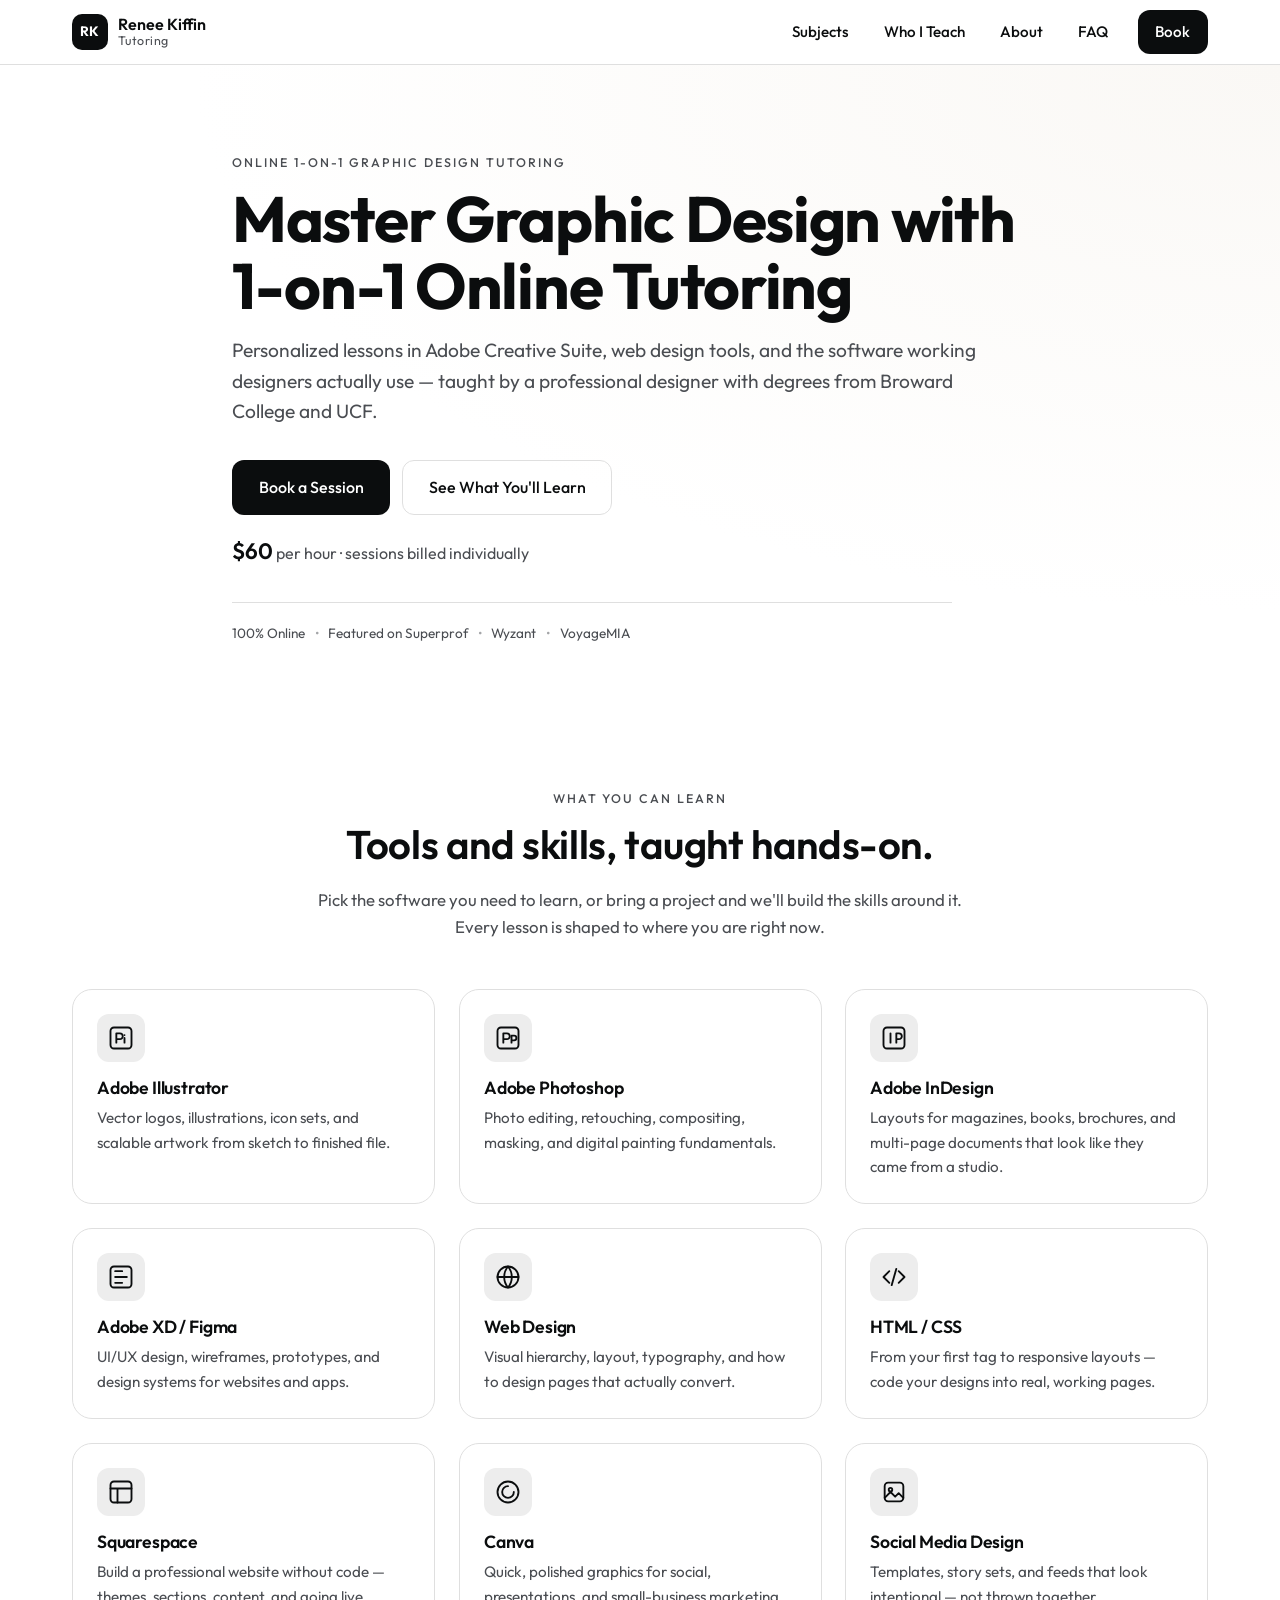
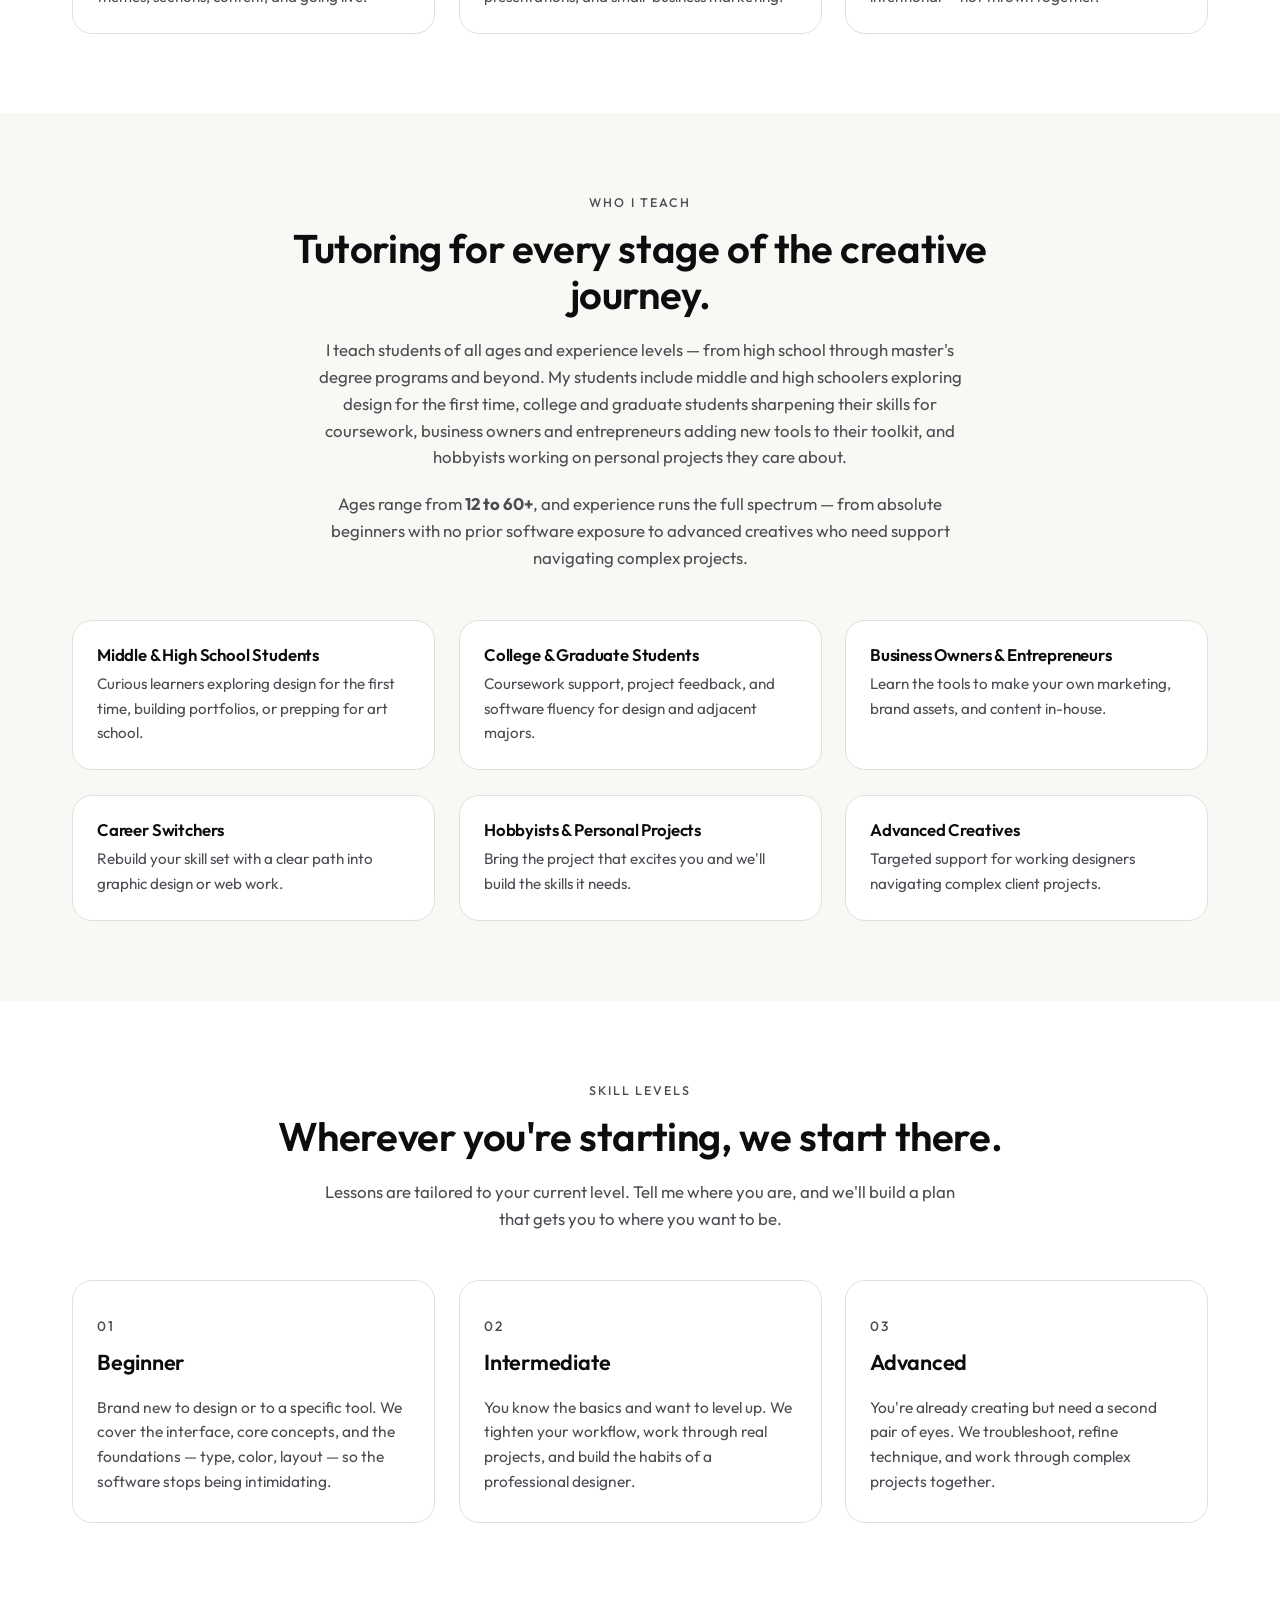
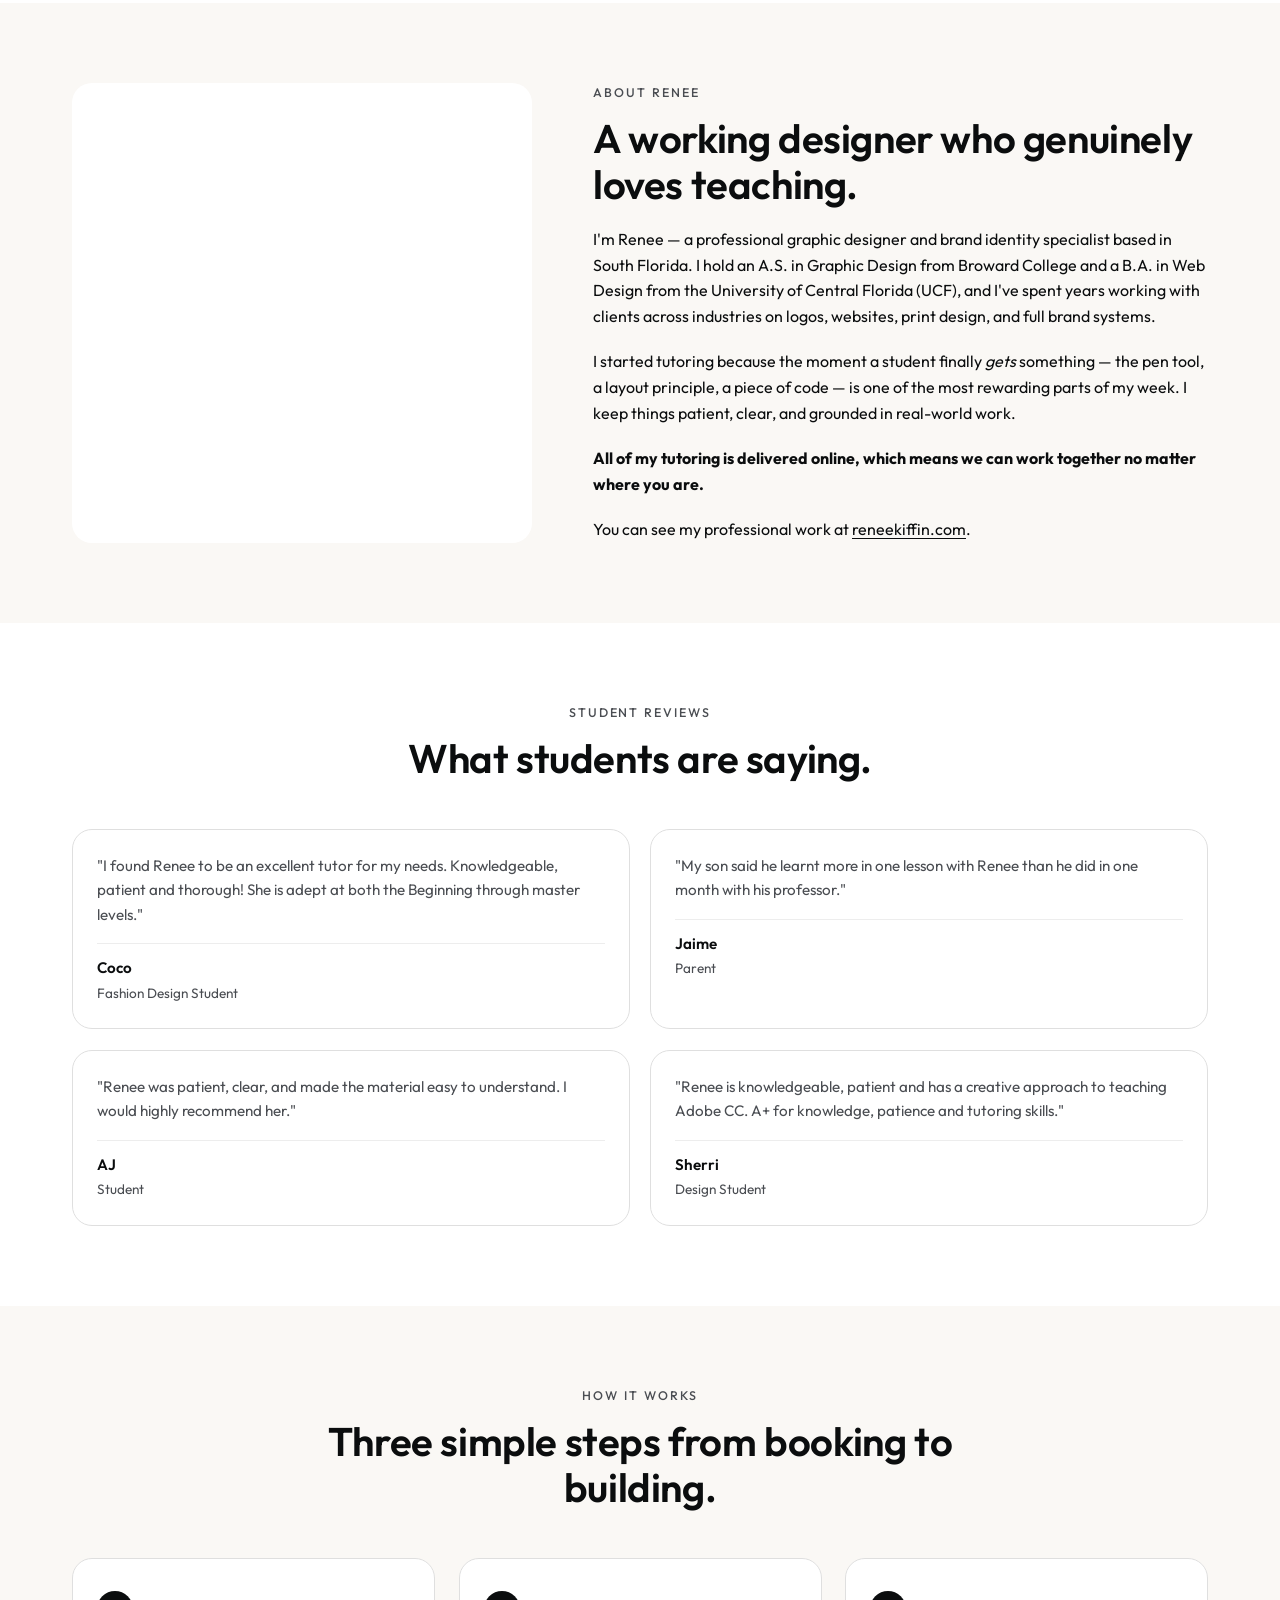
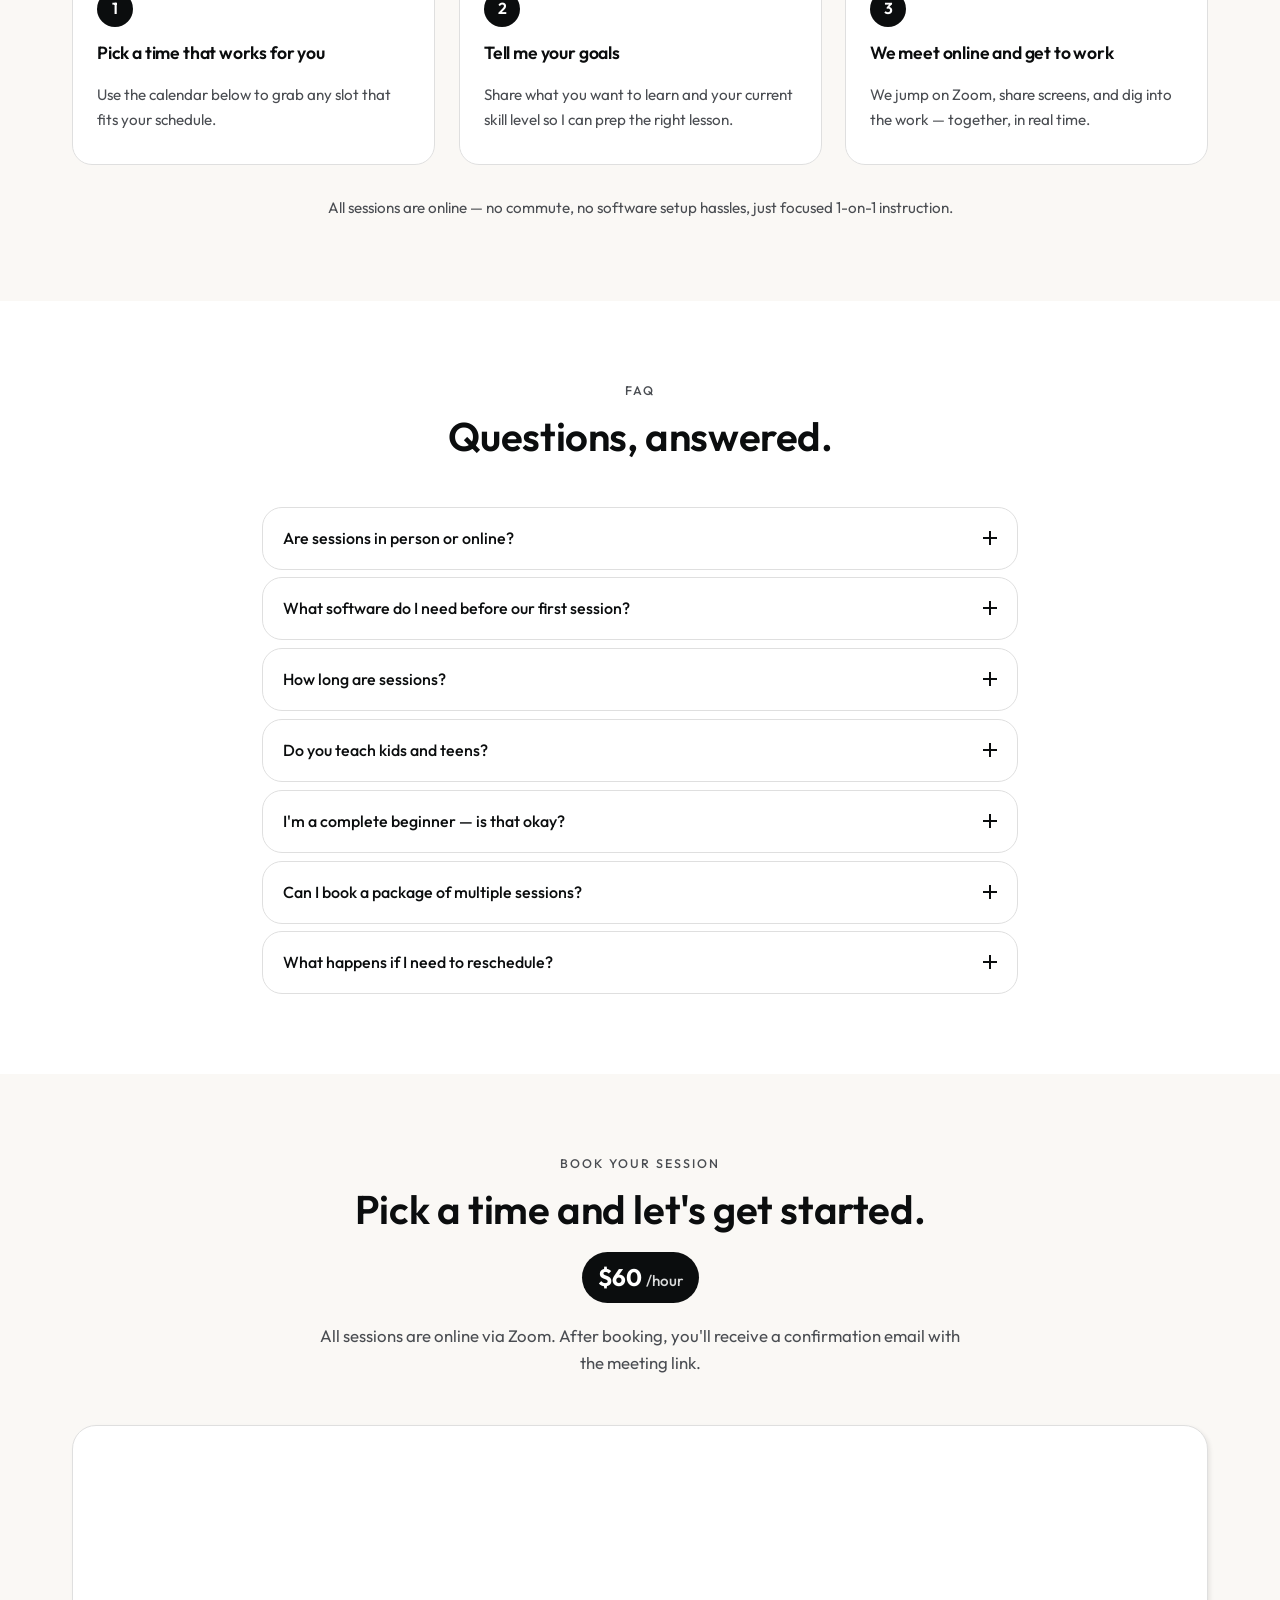
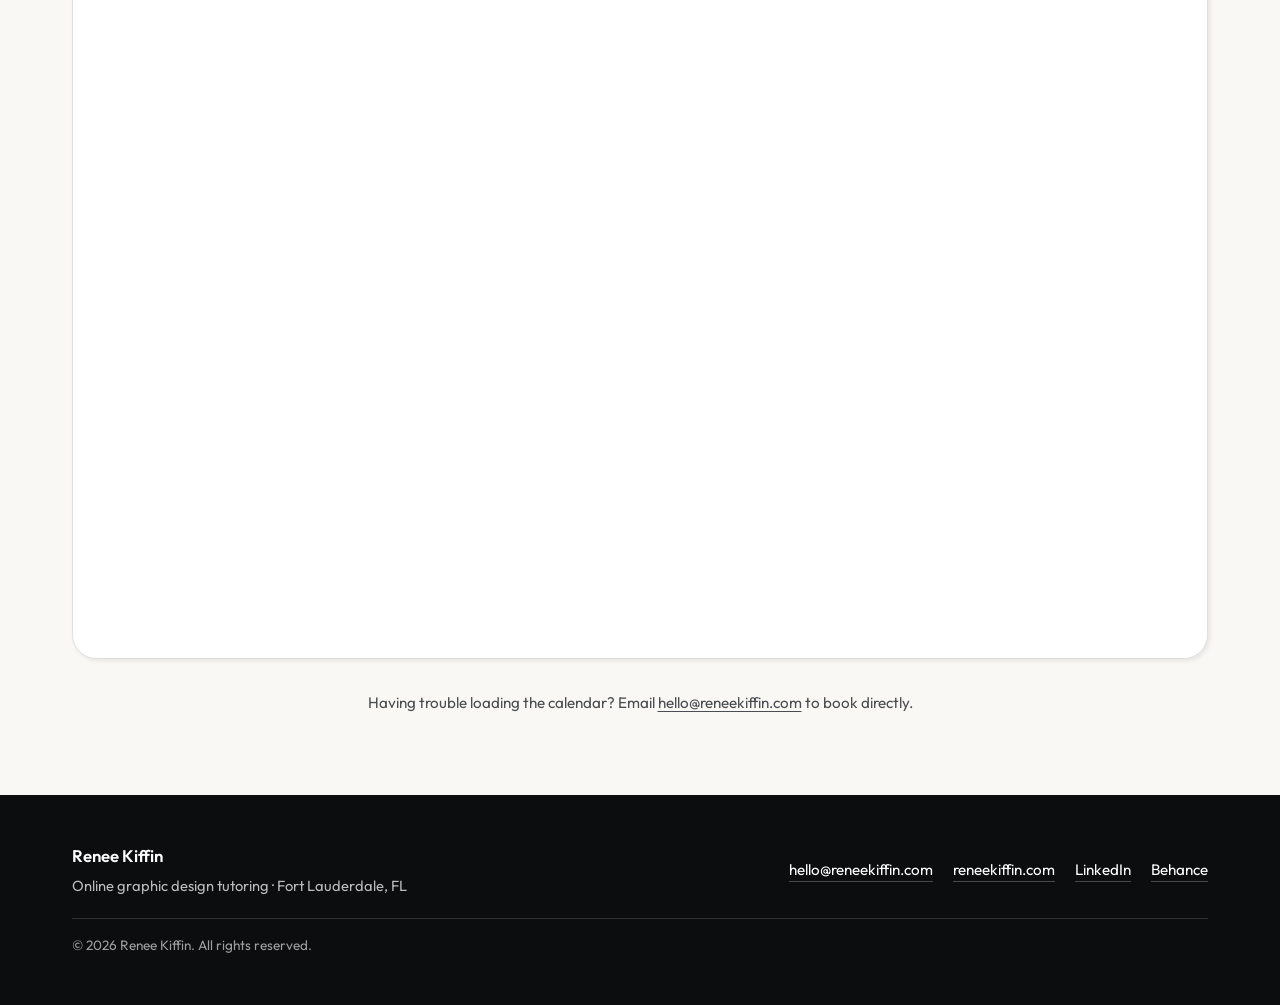
==== index.html @ d82b48ab "Build single-page tutoring marketing site Plain HTML/CSS/vanilla-JS marketing site for Renee Kiffin'" ====
<!doctype html>
<html lang="en">
<head>
  <meta charset="utf-8">
  <meta name="viewport" content="width=device-width, initial-scale=1">

  <!-- ===== PRIMARY SEO ===== -->
  <title>Online Graphic Design Tutoring with Renee Kiffin | Adobe, Web Design &amp; More</title>
  <meta name="description" content="1-on-1 online graphic design tutoring with Renee Kiffin — South Florida designer with degrees from Broward College and UCF. Learn Adobe Photoshop, Illustrator, InDesign, Figma, Squarespace, Canva, HTML/CSS. All ages and skill levels welcome — high school through master's. $60/hour. Book online.">
  <meta name="keywords" content="online graphic design tutor, Adobe Photoshop tutor online, Adobe Illustrator tutor online, InDesign tutor, Figma tutor, Adobe XD tutor, Squarespace tutor, Canva tutor, online web design tutor, HTML CSS tutor, graphic design lessons online, graphic design tutor for high school students, graphic design tutor for college students, graphic design tutor for beginners, South Florida design tutor, Fort Lauderdale graphic design tutor">
  <meta name="author" content="Renee Kiffin">
  <meta name="robots" content="index, follow">
  <link rel="canonical" href="https://YOUR-DOMAIN.com/">

  <!-- ===== OPEN GRAPH ===== -->
  <meta property="og:title" content="Online Graphic Design Tutoring with Renee Kiffin">
  <meta property="og:description" content="Personalized 1-on-1 online graphic design tutoring for all ages and skill levels. Adobe Creative Suite, web design, social media. $60/hour.">
  <meta property="og:url" content="https://YOUR-DOMAIN.com/">
  <meta property="og:type" content="website">
  <meta property="og:image" content="https://YOUR-DOMAIN.com/images/og-image.jpg">
  <meta property="og:image:width" content="1200">
  <meta property="og:image:height" content="630">
  <meta property="og:locale" content="en_US">

  <!-- ===== TWITTER ===== -->
  <meta name="twitter:card" content="summary_large_image">
  <meta name="twitter:title" content="Online Graphic Design Tutoring with Renee Kiffin">
  <meta name="twitter:description" content="1-on-1 online graphic design tutoring for all ages. $60/hour.">
  <meta name="twitter:image" content="https://YOUR-DOMAIN.com/images/og-image.jpg">

  <!-- ===== FAVICON ===== -->
  <link rel="icon" href="images/favicon.ico" sizes="any">
  <link rel="apple-touch-icon" href="images/favicon.ico">

  <!-- ===== FONTS ===== -->
  <link rel="preconnect" href="https://fonts.googleapis.com">
  <link rel="preconnect" href="https://fonts.gstatic.com" crossorigin>
  <link href="https://fonts.googleapis.com/css2?family=Outfit:wght@300;400;500;600;700&display=swap" rel="stylesheet">

  <!-- ===== STYLES ===== -->
  <link rel="stylesheet" href="styles.css">

  <!-- ===== JSON-LD: PERSON / PROFESSIONAL SERVICE ===== -->
  <script type="application/ld+json">
  {
    "@context": "https://schema.org",
    "@type": "ProfessionalService",
    "name": "Renee Kiffin Graphic Design Tutoring",
    "image": "https://YOUR-DOMAIN.com/images/renee-headshot.jpg",
    "url": "https://YOUR-DOMAIN.com/",
    "telephone": "",
    "email": "hello@reneekiffin.com",
    "priceRange": "$60",
    "address": {
      "@type": "PostalAddress",
      "addressLocality": "Fort Lauderdale",
      "addressRegion": "FL",
      "addressCountry": "US"
    },
    "areaServed": {
      "@type": "Place",
      "name": "Worldwide (online)"
    },
    "founder": {
      "@type": "Person",
      "name": "Renee Kiffin",
      "jobTitle": "Graphic Designer & Brand Identity Specialist",
      "alumniOf": [
        { "@type": "CollegeOrUniversity", "name": "Broward College" },
        { "@type": "CollegeOrUniversity", "name": "University of Central Florida" }
      ],
      "sameAs": [
        "https://reneekiffin.com",
        "https://linkedin.com/in/Reneekiffin",
        "https://www.behance.net/ReneeKiffin"
      ]
    },
    "sameAs": [
      "https://reneekiffin.com",
      "https://linkedin.com/in/Reneekiffin",
      "https://www.behance.net/ReneeKiffin"
    ]
  }
  </script>

  <!-- ===== JSON-LD: SERVICE ===== -->
  <script type="application/ld+json">
  {
    "@context": "https://schema.org",
    "@type": "Service",
    "name": "Online Graphic Design Tutoring",
    "serviceType": "Online tutoring",
    "provider": {
      "@type": "Person",
      "name": "Renee Kiffin",
      "url": "https://reneekiffin.com"
    },
    "areaServed": {
      "@type": "Place",
      "name": "Worldwide (online)"
    },
    "audience": {
      "@type": "Audience",
      "audienceType": "Students and creatives ages 12 to 60+",
      "name": "High school students, college students, graduate students, business owners, entrepreneurs, career switchers, hobbyists, and advanced creatives"
    },
    "description": "Personalized 1-on-1 online tutoring in Adobe Photoshop, Illustrator, InDesign, Figma, Adobe XD, Squarespace, Canva, HTML/CSS, web design, and social media design. All ages and skill levels — high school through master's degree programs.",
    "offers": {
      "@type": "Offer",
      "price": "60",
      "priceCurrency": "USD",
      "priceSpecification": {
        "@type": "UnitPriceSpecification",
        "price": "60",
        "priceCurrency": "USD",
        "unitText": "HUR"
      },
      "availability": "https://schema.org/InStock",
      "url": "https://YOUR-DOMAIN.com/#book"
    }
  }
  </script>

  <!-- ===== JSON-LD: FAQ ===== -->
  <script type="application/ld+json">
  {
    "@context": "https://schema.org",
    "@type": "FAQPage",
    "mainEntity": [
      {
        "@type": "Question",
        "name": "Are sessions in person or online?",
        "acceptedAnswer": {
          "@type": "Answer",
          "text": "All sessions are 100% online via Zoom with screen sharing. We can work together no matter where you are in the world."
        }
      },
      {
        "@type": "Question",
        "name": "What software do I need before our first session?",
        "acceptedAnswer": {
          "@type": "Answer",
          "text": "It depends on what you want to learn. For Adobe lessons you'll need a Creative Cloud subscription (free trials are available). For Figma and Canva, free accounts work fine. For Squarespace, a free trial is enough to start. We can talk through your setup before our first session if you're unsure."
        }
      },
      {
        "@type": "Question",
        "name": "How long are sessions?",
        "acceptedAnswer": {
          "@type": "Answer",
          "text": "Most sessions are one hour, billed at $60/hour. Longer blocks can be scheduled if you have a specific project that calls for it."
        }
      },
      {
        "@type": "Question",
        "name": "Do you teach kids and teens?",
        "acceptedAnswer": {
          "@type": "Answer",
          "text": "Yes. I regularly tutor middle and high school students who are exploring design for the first time or working on coursework. Parents are welcome to sit in on the first session."
        }
      },
      {
        "@type": "Question",
        "name": "I'm a complete beginner — is that okay?",
        "acceptedAnswer": {
          "@type": "Answer",
          "text": "Absolutely. A lot of my students have never opened the software before. We start from the very basics and build from there at your pace."
        }
      },
      {
        "@type": "Question",
        "name": "Can I book a package of multiple sessions?",
        "acceptedAnswer": {
          "@type": "Answer",
          "text": "Yes — most students book recurring weekly sessions. Just reach out and we'll set up a schedule that works for you."
        }
      },
      {
        "@type": "Question",
        "name": "What happens if I need to reschedule?",
        "acceptedAnswer": {
          "@type": "Answer",
          "text": "No problem. Just give me at least 24 hours' notice and we'll find a new time that works."
        }
      }
    ]
  }
  </script>
</head>

<body>

  <!-- ===== SKIP LINK ===== -->
  <a class="skip-link" href="#main">Skip to content</a>

  <!-- ===== STICKY TOP NAV ===== -->
  <header class="site-header" role="banner">
    <div class="container nav-inner">
      <a href="#top" class="brand" aria-label="Renee Kiffin — home">
        <span class="brand-mark">RK</span>
        <span class="brand-name">Renee Kiffin <span class="brand-sub">Tutoring</span></span>
      </a>

      <button class="nav-toggle" type="button" aria-expanded="false" aria-controls="primary-nav" aria-label="Open menu">
        <span class="nav-toggle-bar"></span>
        <span class="nav-toggle-bar"></span>
        <span class="nav-toggle-bar"></span>
      </button>

      <nav id="primary-nav" class="primary-nav" aria-label="Primary">
        <ul>
          <li><a href="#subjects">Subjects</a></li>
          <li><a href="#who">Who I Teach</a></li>
          <li><a href="#about">About</a></li>
          <li><a href="#faq">FAQ</a></li>
          <li><a class="nav-cta" href="#book">Book</a></li>
        </ul>
      </nav>
    </div>
  </header>

  <main id="main">

    <!-- ===== HERO ===== -->
    <section class="hero" id="top">
      <div class="container hero-inner">
        <p class="eyebrow reveal">Online 1-on-1 Graphic Design Tutoring</p>
        <h1 class="hero-title reveal">Master Graphic Design with 1-on-1 Online Tutoring</h1>
        <p class="hero-sub reveal">Personalized lessons in Adobe Creative Suite, web design tools, and the software working designers actually use — taught by a professional designer with degrees from Broward College and UCF.</p>

        <div class="hero-cta reveal">
          <a class="btn btn-primary" href="#book">Book a Session</a>
          <a class="btn btn-ghost" href="#subjects">See What You'll Learn</a>
        </div>

        <p class="hero-price reveal"><strong>$60</strong> per hour &middot; sessions billed individually</p>

        <ul class="trust-row reveal" aria-label="Trust signals">
          <li>100% Online</li>
          <li>Featured on Superprof</li>
          <li>Wyzant</li>
          <li>VoyageMIA</li>
        </ul>
      </div>
    </section>

    <!-- ===== WHAT YOU CAN LEARN ===== -->
    <section class="section" id="subjects">
      <div class="container">
        <header class="section-head reveal">
          <p class="eyebrow">What You Can Learn</p>
          <h2>Tools and skills, taught hands-on.</h2>
          <p class="lede">Pick the software you need to learn, or bring a project and we'll build the skills around it. Every lesson is shaped to where you are right now.</p>
        </header>

        <ul class="card-grid grid-3">
          <li class="card reveal">
            <span class="card-icon" aria-hidden="true">
              <svg viewBox="0 0 24 24" width="28" height="28" fill="none" stroke="currentColor" stroke-width="1.6" stroke-linecap="round" stroke-linejoin="round"><rect x="3" y="3" width="18" height="18" rx="3"/><path d="M8 16V8h3a2.5 2.5 0 0 1 0 5H8"/><path d="M15 16v-4M15 9.5h.01"/></svg>
            </span>
            <h3>Adobe Illustrator</h3>
            <p>Vector logos, illustrations, icon sets, and scalable artwork from sketch to finished file.</p>
          </li>
          <li class="card reveal">
            <span class="card-icon" aria-hidden="true">
              <svg viewBox="0 0 24 24" width="28" height="28" fill="none" stroke="currentColor" stroke-width="1.6" stroke-linecap="round" stroke-linejoin="round"><rect x="3" y="3" width="18" height="18" rx="3"/><path d="M8 16V8h3a2.5 2.5 0 0 1 0 5H8"/><path d="M15 16v-6h2.2a2 2 0 0 1 0 4H15"/></svg>
            </span>
            <h3>Adobe Photoshop</h3>
            <p>Photo editing, retouching, compositing, masking, and digital painting fundamentals.</p>
          </li>
          <li class="card reveal">
            <span class="card-icon" aria-hidden="true">
              <svg viewBox="0 0 24 24" width="28" height="28" fill="none" stroke="currentColor" stroke-width="1.6" stroke-linecap="round" stroke-linejoin="round"><rect x="3" y="3" width="18" height="18" rx="3"/><path d="M9 8v8M14 16V8h2.2a2.5 2.5 0 0 1 0 5H14"/></svg>
            </span>
            <h3>Adobe InDesign</h3>
            <p>Layouts for magazines, books, brochures, and multi-page documents that look like they came from a studio.</p>
          </li>
          <li class="card reveal">
            <span class="card-icon" aria-hidden="true">
              <svg viewBox="0 0 24 24" width="28" height="28" fill="none" stroke="currentColor" stroke-width="1.6" stroke-linecap="round" stroke-linejoin="round"><rect x="3" y="3" width="18" height="18" rx="3"/><path d="M7 7h6M7 12h10M7 17h6"/></svg>
            </span>
            <h3>Adobe XD / Figma</h3>
            <p>UI/UX design, wireframes, prototypes, and design systems for websites and apps.</p>
          </li>
          <li class="card reveal">
            <span class="card-icon" aria-hidden="true">
              <svg viewBox="0 0 24 24" width="28" height="28" fill="none" stroke="currentColor" stroke-width="1.6" stroke-linecap="round" stroke-linejoin="round"><circle cx="12" cy="12" r="9"/><path d="M3 12h18M12 3a14 14 0 0 1 0 18M12 3a14 14 0 0 0 0 18"/></svg>
            </span>
            <h3>Web Design</h3>
            <p>Visual hierarchy, layout, typography, and how to design pages that actually convert.</p>
          </li>
          <li class="card reveal">
            <span class="card-icon" aria-hidden="true">
              <svg viewBox="0 0 24 24" width="28" height="28" fill="none" stroke="currentColor" stroke-width="1.6" stroke-linecap="round" stroke-linejoin="round"><polyline points="8 7 3 12 8 17"/><polyline points="16 7 21 12 16 17"/><line x1="14" y1="5" x2="10" y2="19"/></svg>
            </span>
            <h3>HTML / CSS</h3>
            <p>From your first tag to responsive layouts — code your designs into real, working pages.</p>
          </li>
          <li class="card reveal">
            <span class="card-icon" aria-hidden="true">
              <svg viewBox="0 0 24 24" width="28" height="28" fill="none" stroke="currentColor" stroke-width="1.6" stroke-linecap="round" stroke-linejoin="round"><rect x="3" y="3" width="18" height="18" rx="3"/><path d="M3 9h18M9 21V9"/></svg>
            </span>
            <h3>Squarespace</h3>
            <p>Build a professional website without code — themes, sections, content, and going live.</p>
          </li>
          <li class="card reveal">
            <span class="card-icon" aria-hidden="true">
              <svg viewBox="0 0 24 24" width="28" height="28" fill="none" stroke="currentColor" stroke-width="1.6" stroke-linecap="round" stroke-linejoin="round"><circle cx="12" cy="12" r="9"/><path d="M12 7a5 5 0 1 0 5 5"/></svg>
            </span>
            <h3>Canva</h3>
            <p>Quick, polished graphics for social, presentations, and small-business marketing.</p>
          </li>
          <li class="card reveal">
            <span class="card-icon" aria-hidden="true">
              <svg viewBox="0 0 24 24" width="28" height="28" fill="none" stroke="currentColor" stroke-width="1.6" stroke-linecap="round" stroke-linejoin="round"><rect x="4" y="4" width="16" height="16" rx="3"/><circle cx="9" cy="10" r="1.5"/><path d="M4 17l5-5 4 4 3-3 4 4"/></svg>
            </span>
            <h3>Social Media Design</h3>
            <p>Templates, story sets, and feeds that look intentional — not thrown together.</p>
          </li>
        </ul>
      </div>
    </section>

    <!-- ===== WHO I TEACH ===== -->
    <section class="section section-cream" id="who">
      <div class="container">
        <header class="section-head reveal">
          <p class="eyebrow">Who I Teach</p>
          <h2>Tutoring for every stage of the creative journey.</h2>
          <p class="lede">I teach students of all ages and experience levels — from high school through master's degree programs and beyond. My students include middle and high schoolers exploring design for the first time, college and graduate students sharpening their skills for coursework, business owners and entrepreneurs adding new tools to their toolkit, and hobbyists working on personal projects they care about.</p>
          <p class="lede">Ages range from <strong>12 to 60+</strong>, and experience runs the full spectrum — from absolute beginners with no prior software exposure to advanced creatives who need support navigating complex projects.</p>
        </header>

        <ul class="card-grid grid-3 audience-grid">
          <li class="card reveal">
            <h3>Middle &amp; High School Students</h3>
            <p>Curious learners exploring design for the first time, building portfolios, or prepping for art school.</p>
          </li>
          <li class="card reveal">
            <h3>College &amp; Graduate Students</h3>
            <p>Coursework support, project feedback, and software fluency for design and adjacent majors.</p>
          </li>
          <li class="card reveal">
            <h3>Business Owners &amp; Entrepreneurs</h3>
            <p>Learn the tools to make your own marketing, brand assets, and content in-house.</p>
          </li>
          <li class="card reveal">
            <h3>Career Switchers</h3>
            <p>Rebuild your skill set with a clear path into graphic design or web work.</p>
          </li>
          <li class="card reveal">
            <h3>Hobbyists &amp; Personal Projects</h3>
            <p>Bring the project that excites you and we'll build the skills it needs.</p>
          </li>
          <li class="card reveal">
            <h3>Advanced Creatives</h3>
            <p>Targeted support for working designers navigating complex client projects.</p>
          </li>
        </ul>
      </div>
    </section>

    <!-- ===== SKILL LEVELS ===== -->
    <section class="section">
      <div class="container">
        <header class="section-head reveal">
          <p class="eyebrow">Skill Levels</p>
          <h2>Wherever you're starting, we start there.</h2>
          <p class="lede">Lessons are tailored to your current level. Tell me where you are, and we'll build a plan that gets you to where you want to be.</p>
        </header>

        <ol class="levels-grid">
          <li class="level-card reveal">
            <span class="level-num">01</span>
            <h3>Beginner</h3>
            <p>Brand new to design or to a specific tool. We cover the interface, core concepts, and the foundations — type, color, layout — so the software stops being intimidating.</p>
          </li>
          <li class="level-card reveal">
            <span class="level-num">02</span>
            <h3>Intermediate</h3>
            <p>You know the basics and want to level up. We tighten your workflow, work through real projects, and build the habits of a professional designer.</p>
          </li>
          <li class="level-card reveal">
            <span class="level-num">03</span>
            <h3>Advanced</h3>
            <p>You're already creating but need a second pair of eyes. We troubleshoot, refine technique, and work through complex projects together.</p>
          </li>
        </ol>
      </div>
    </section>

    <!-- ===== ABOUT RENEE ===== -->
    <section class="section section-cream" id="about">
      <div class="container about-grid">
        <div class="about-media reveal">
          <img src="images/renee-headshot.jpg" alt="Renee Kiffin, graphic designer and online tutor based in South Florida" width="640" height="640" loading="lazy" decoding="async">
        </div>
        <div class="about-body reveal">
          <p class="eyebrow">About Renee</p>
          <h2>A working designer who genuinely loves teaching.</h2>
          <p>I'm Renee — a professional graphic designer and brand identity specialist based in South Florida. I hold an A.S. in Graphic Design from Broward College and a B.A. in Web Design from the University of Central Florida (UCF), and I've spent years working with clients across industries on logos, websites, print design, and full brand systems.</p>
          <p>I started tutoring because the moment a student finally <em>gets</em> something — the pen tool, a layout principle, a piece of code — is one of the most rewarding parts of my week. I keep things patient, clear, and grounded in real-world work.</p>
          <p><strong>All of my tutoring is delivered online, which means we can work together no matter where you are.</strong></p>
          <p>You can see my professional work at <a href="https://reneekiffin.com" target="_blank" rel="noopener">reneekiffin.com</a>.</p>
        </div>
      </div>
    </section>

    <!-- ===== TESTIMONIALS ===== -->
    <section class="section">
      <div class="container">
        <header class="section-head reveal">
          <p class="eyebrow">Student Reviews</p>
          <h2>What students are saying.</h2>
        </header>

        <ul class="card-grid grid-2 testimonials">
          <li class="card testimonial reveal">
            <blockquote>
              <p>"I found Renee to be an excellent tutor for my needs. Knowledgeable, patient and thorough! She is adept at both the Beginning through master levels."</p>
            </blockquote>
            <footer><cite>Coco</cite><span>Fashion Design Student</span></footer>
          </li>
          <li class="card testimonial reveal">
            <blockquote>
              <p>"My son said he learnt more in one lesson with Renee than he did in one month with his professor."</p>
            </blockquote>
            <footer><cite>Jaime</cite><span>Parent</span></footer>
          </li>
          <li class="card testimonial reveal">
            <blockquote>
              <p>"Renee was patient, clear, and made the material easy to understand. I would highly recommend her."</p>
            </blockquote>
            <footer><cite>AJ</cite><span>Student</span></footer>
          </li>
          <li class="card testimonial reveal">
            <blockquote>
              <p>"Renee is knowledgeable, patient and has a creative approach to teaching Adobe CC. A+ for knowledge, patience and tutoring skills."</p>
            </blockquote>
            <footer><cite>Sherri</cite><span>Design Student</span></footer>
          </li>
        </ul>
      </div>
    </section>

    <!-- ===== HOW IT WORKS ===== -->
    <section class="section section-cream">
      <div class="container">
        <header class="section-head reveal">
          <p class="eyebrow">How It Works</p>
          <h2>Three simple steps from booking to building.</h2>
        </header>

        <ol class="steps-grid">
          <li class="step reveal">
            <span class="step-num">1</span>
            <h3>Pick a time that works for you</h3>
            <p>Use the calendar below to grab any slot that fits your schedule.</p>
          </li>
          <li class="step reveal">
            <span class="step-num">2</span>
            <h3>Tell me your goals</h3>
            <p>Share what you want to learn and your current skill level so I can prep the right lesson.</p>
          </li>
          <li class="step reveal">
            <span class="step-num">3</span>
            <h3>We meet online and get to work</h3>
            <p>We jump on Zoom, share screens, and dig into the work — together, in real time.</p>
          </li>
        </ol>

        <p class="note reveal">All sessions are online — no commute, no software setup hassles, just focused 1-on-1 instruction.</p>
      </div>
    </section>

    <!-- ===== FAQ ===== -->
    <section class="section" id="faq">
      <div class="container faq-wrap">
        <header class="section-head reveal">
          <p class="eyebrow">FAQ</p>
          <h2>Questions, answered.</h2>
        </header>

        <div class="faq">
          <details class="faq-item reveal">
            <summary>Are sessions in person or online?</summary>
            <div class="faq-answer">
              <p>All sessions are 100% online via Zoom with screen sharing. We can work together no matter where you are in the world.</p>
            </div>
          </details>
          <details class="faq-item reveal">
            <summary>What software do I need before our first session?</summary>
            <div class="faq-answer">
              <p>It depends on what you want to learn. For Adobe lessons you'll need a Creative Cloud subscription (free trials are available). For Figma and Canva, free accounts work fine. For Squarespace, a free trial is enough to start. We can talk through your setup before our first session if you're unsure.</p>
            </div>
          </details>
          <details class="faq-item reveal">
            <summary>How long are sessions?</summary>
            <div class="faq-answer">
              <p>Most sessions are one hour, billed at $60/hour. Longer blocks can be scheduled if you have a specific project that calls for it.</p>
            </div>
          </details>
          <details class="faq-item reveal">
            <summary>Do you teach kids and teens?</summary>
            <div class="faq-answer">
              <p>Yes. I regularly tutor middle and high school students who are exploring design for the first time or working on coursework. Parents are welcome to sit in on the first session.</p>
            </div>
          </details>
          <details class="faq-item reveal">
            <summary>I'm a complete beginner — is that okay?</summary>
            <div class="faq-answer">
              <p>Absolutely. A lot of my students have never opened the software before. We start from the very basics and build from there at your pace.</p>
            </div>
          </details>
          <details class="faq-item reveal">
            <summary>Can I book a package of multiple sessions?</summary>
            <div class="faq-answer">
              <p>Yes — most students book recurring weekly sessions. Just reach out and we'll set up a schedule that works for you.</p>
            </div>
          </details>
          <details class="faq-item reveal">
            <summary>What happens if I need to reschedule?</summary>
            <div class="faq-answer">
              <p>No problem. Just give me at least 24 hours' notice and we'll find a new time that works.</p>
            </div>
          </details>
        </div>
      </div>
    </section>

    <!-- ===== BOOKING ===== -->
    <section class="section section-book" id="book">
      <div class="container">
        <header class="section-head reveal">
          <p class="eyebrow">Book Your Session</p>
          <h2>Pick a time and let's get started.</h2>
          <p class="price-banner"><span class="price-amount">$60</span><span class="price-unit">/hour</span></p>
          <p class="lede">All sessions are online via Zoom. After booking, you'll receive a confirmation email with the meeting link.</p>
        </header>

        <div class="calendar-wrap reveal">
          <!-- Lunacal inline embed begins -->
          <div id="my-lunacal-inline-designtutoring"></div>
          <!-- Lunacal inline embed ends — script is lazy-loaded from script.js -->
        </div>

        <p class="note reveal">Having trouble loading the calendar? Email <a href="mailto:hello@reneekiffin.com">hello@reneekiffin.com</a> to book directly.</p>
      </div>
    </section>

  </main>

  <!-- ===== FOOTER ===== -->
  <footer class="site-footer" role="contentinfo">
    <div class="container footer-inner">
      <div class="footer-brand">
        <p class="footer-name">Renee Kiffin</p>
        <p class="footer-tag">Online graphic design tutoring &middot; Fort Lauderdale, FL</p>
      </div>
      <ul class="footer-links" aria-label="Renee's other links">
        <li><a href="mailto:hello@reneekiffin.com">hello@reneekiffin.com</a></li>
        <li><a href="https://reneekiffin.com" target="_blank" rel="noopener">reneekiffin.com</a></li>
        <li><a href="https://linkedin.com/in/Reneekiffin" target="_blank" rel="noopener">LinkedIn</a></li>
        <li><a href="https://www.behance.net/ReneeKiffin" target="_blank" rel="noopener">Behance</a></li>
      </ul>
      <p class="footer-copy">&copy; <span id="copyright-year">2026</span> Renee Kiffin. All rights reserved.</p>
    </div>
  </footer>

  <script src="script.js" defer></script>
</body>
</html>
---- styles.css ----
/* =============================================================
   Renee Kiffin Tutoring — styles.css
   Sections, in order, mirror index.html:
     0.  Tokens & resets
     1.  Layout primitives (container, buttons, utilities)
     2.  Skip link & site header (sticky nav)
     3.  Hero
     4.  Section headers / generic section spacing
     5.  Subjects / card grids
     6.  Who I Teach (audience)
     7.  Skill levels
     8.  About Renee
     9.  Testimonials
     10. How It Works (steps)
     11. FAQ
     12. Booking + Lunacal calendar wrapper
     13. Footer
     14. Reveal-on-scroll animation
     15. Reduced motion
   ============================================================= */

/* =====================================================
   0. TOKENS & RESETS
   ===================================================== */
:root {
  --color-primary: #0B0D0E;
  --color-bg: #FFFFFF;
  --color-muted: #EDEDED;
  --color-cream: #FAF8F5;
  --color-border: #DFDFDF;
  --color-accent: #000000;

  --color-text: #0B0D0E;
  --color-text-soft: #4A4D52;

  --radius-card: 20px;
  --radius-button: 12px;
  --radius-calendar: 24px;

  --shadow-sm: 0 1px 2px rgba(0, 0, 0, 0.04);
  --shadow-md: 2px 2px 4px rgba(0, 0, 0, 0.08);
  --shadow-lg: 0 12px 40px rgba(0, 0, 0, 0.08);

  --font-sans: 'Outfit', system-ui, -apple-system, 'Segoe UI', Roboto, Helvetica, Arial, sans-serif;

  --container-max: 1200px;
  --nav-h: 64px;

  --space-xs: 0.5rem;
  --space-sm: 0.75rem;
  --space-md: 1.25rem;
  --space-lg: 2rem;
  --space-xl: 3rem;
  --space-2xl: 5rem;
}

*,
*::before,
*::after {
  box-sizing: border-box;
}

html {
  scroll-behavior: smooth;
  -webkit-text-size-adjust: 100%;
}

body {
  margin: 0;
  font-family: var(--font-sans);
  font-weight: 400;
  font-size: 1rem;
  line-height: 1.6;
  color: var(--color-text);
  background: var(--color-bg);
  -webkit-font-smoothing: antialiased;
  -moz-osx-font-smoothing: grayscale;
  overflow-x: hidden;
}

img {
  max-width: 100%;
  height: auto;
  display: block;
}

a {
  color: inherit;
  text-decoration: underline;
  text-underline-offset: 3px;
  text-decoration-thickness: 1px;
  transition: opacity 0.2s ease, color 0.2s ease;
}

a:hover {
  opacity: 0.75;
}

a:focus-visible,
button:focus-visible,
summary:focus-visible {
  outline: 2px solid var(--color-primary);
  outline-offset: 3px;
  border-radius: 4px;
}

h1, h2, h3, h4 {
  font-weight: 600;
  line-height: 1.15;
  letter-spacing: -0.01em;
  margin: 0 0 var(--space-md);
  color: var(--color-primary);
}

h2 { font-size: clamp(1.65rem, 4vw, 2.5rem); }
h3 { font-size: 1.2rem; }

p { margin: 0 0 var(--space-md); }

p:last-child { margin-bottom: 0; }

ul, ol {
  margin: 0;
  padding: 0;
  list-style: none;
}

cite { font-style: normal; }

/* Sections need scroll offset because of the sticky header */
section[id] { scroll-margin-top: calc(var(--nav-h) + 16px); }

/* =====================================================
   1. LAYOUT PRIMITIVES
   ===================================================== */
.container {
  width: 100%;
  max-width: var(--container-max);
  margin: 0 auto;
  padding: 0 1.25rem;
}

@media (min-width: 768px) {
  .container { padding: 0 2rem; }
}

.eyebrow {
  text-transform: uppercase;
  letter-spacing: 0.16em;
  font-size: 0.78rem;
  font-weight: 500;
  color: var(--color-text-soft);
  margin: 0 0 var(--space-sm);
}

.lede {
  font-size: 1.05rem;
  color: var(--color-text-soft);
  max-width: 60ch;
}

.note {
  font-size: 0.95rem;
  color: var(--color-text-soft);
  text-align: center;
  margin-top: var(--space-lg);
}

.btn {
  display: inline-flex;
  align-items: center;
  justify-content: center;
  min-height: 48px;
  padding: 0.85rem 1.6rem;
  border-radius: var(--radius-button);
  font-family: inherit;
  font-weight: 500;
  font-size: 1rem;
  text-decoration: none;
  border: 1px solid transparent;
  cursor: pointer;
  transition: transform 0.18s ease, background 0.2s ease, color 0.2s ease, border-color 0.2s ease;
  white-space: nowrap;
}

.btn-primary {
  background: var(--color-primary);
  color: #fff;
}

.btn-primary:hover {
  opacity: 1;
  transform: translateY(-1px);
  background: #000;
}

.btn-ghost {
  background: transparent;
  color: var(--color-primary);
  border-color: var(--color-border);
}

.btn-ghost:hover {
  opacity: 1;
  border-color: var(--color-primary);
  background: var(--color-muted);
}

/* =====================================================
   2. SKIP LINK & SITE HEADER
   ===================================================== */
.skip-link {
  position: absolute;
  left: -9999px;
  top: 0;
  background: var(--color-primary);
  color: #fff;
  padding: 0.75rem 1rem;
  z-index: 1000;
  text-decoration: none;
}

.skip-link:focus {
  left: 1rem;
  top: 1rem;
}

.site-header {
  position: sticky;
  top: 0;
  z-index: 100;
  background: rgba(255, 255, 255, 0.92);
  backdrop-filter: saturate(180%) blur(10px);
  -webkit-backdrop-filter: saturate(180%) blur(10px);
  border-bottom: 1px solid var(--color-border);
}

.nav-inner {
  display: flex;
  align-items: center;
  justify-content: space-between;
  min-height: var(--nav-h);
}

.brand {
  display: inline-flex;
  align-items: center;
  gap: 0.6rem;
  text-decoration: none;
  color: var(--color-primary);
  font-weight: 600;
}

.brand:hover { opacity: 1; }

.brand-mark {
  display: inline-grid;
  place-items: center;
  width: 36px;
  height: 36px;
  border-radius: 10px;
  background: var(--color-primary);
  color: #fff;
  font-weight: 700;
  font-size: 0.85rem;
  letter-spacing: 0.04em;
}

.brand-name {
  font-size: 1rem;
  line-height: 1.1;
}

.brand-sub {
  display: block;
  font-size: 0.78rem;
  font-weight: 400;
  color: var(--color-text-soft);
  letter-spacing: 0.04em;
}

.nav-toggle {
  display: inline-flex;
  flex-direction: column;
  justify-content: center;
  align-items: center;
  gap: 5px;
  width: 44px;
  height: 44px;
  background: transparent;
  border: 1px solid var(--color-border);
  border-radius: 10px;
  cursor: pointer;
  padding: 0;
}

.nav-toggle-bar {
  width: 20px;
  height: 2px;
  background: var(--color-primary);
  transition: transform 0.2s ease, opacity 0.2s ease;
}

.nav-toggle[aria-expanded="true"] .nav-toggle-bar:nth-child(1) {
  transform: translateY(7px) rotate(45deg);
}

.nav-toggle[aria-expanded="true"] .nav-toggle-bar:nth-child(2) {
  opacity: 0;
}

.nav-toggle[aria-expanded="true"] .nav-toggle-bar:nth-child(3) {
  transform: translateY(-7px) rotate(-45deg);
}

.primary-nav {
  position: absolute;
  inset: var(--nav-h) 0 auto 0;
  background: #fff;
  border-bottom: 1px solid var(--color-border);
  max-height: 0;
  overflow: hidden;
  transition: max-height 0.3s ease;
}

.primary-nav.is-open {
  max-height: 80vh;
}

.primary-nav ul {
  display: flex;
  flex-direction: column;
  padding: var(--space-sm) 1.25rem var(--space-md);
  gap: 4px;
}

.primary-nav a {
  display: flex;
  align-items: center;
  min-height: 48px;
  padding: 0.5rem 0.25rem;
  text-decoration: none;
  font-weight: 500;
  border-bottom: 1px solid var(--color-muted);
}

.primary-nav li:last-child a { border-bottom: 0; }

.primary-nav .nav-cta {
  margin-top: 0.5rem;
  background: var(--color-primary);
  color: #fff;
  border-radius: var(--radius-button);
  border-bottom: 0;
  padding: 0.6rem 1.2rem;
  justify-content: center;
}

@media (min-width: 768px) {
  .nav-toggle { display: none; }

  .primary-nav {
    position: static;
    inset: auto;
    background: transparent;
    border: 0;
    max-height: none;
    overflow: visible;
  }

  .primary-nav ul {
    flex-direction: row;
    align-items: center;
    gap: 0.5rem;
    padding: 0;
  }

  .primary-nav a {
    padding: 0.5rem 0.85rem;
    border: 0;
    min-height: 44px;
    font-size: 0.95rem;
  }

  .primary-nav .nav-cta {
    margin: 0 0 0 0.5rem;
    padding: 0.55rem 1.1rem;
  }
}

/* =====================================================
   3. HERO
   ===================================================== */
.hero {
  position: relative;
  padding: clamp(3rem, 8vw, 5.5rem) 0 clamp(2.5rem, 6vw, 4rem);
  background:
    radial-gradient(ellipse at top right, var(--color-cream), transparent 60%),
    var(--color-bg);
}

.hero-inner {
  max-width: 880px;
  text-align: left;
}

.hero-title {
  font-size: clamp(2rem, 6vw, 4rem);
  font-weight: 700;
  letter-spacing: -0.02em;
  line-height: 1.05;
  margin: 0 0 1rem;
}

.hero-sub {
  font-size: clamp(1rem, 1.6vw, 1.2rem);
  color: var(--color-text-soft);
  max-width: 60ch;
  margin: 0 0 var(--space-lg);
}

.hero-cta {
  display: flex;
  flex-wrap: wrap;
  gap: 0.75rem;
  margin-bottom: var(--space-md);
}

.hero-price {
  font-size: 1rem;
  color: var(--color-text-soft);
  margin: 0 0 var(--space-md);
}

.hero-price strong {
  font-size: 1.4rem;
  color: var(--color-primary);
  font-weight: 600;
}

.trust-row {
  display: flex;
  flex-wrap: wrap;
  gap: 0.4rem 0.6rem;
  font-size: 0.85rem;
  color: var(--color-text-soft);
  padding-top: var(--space-md);
  border-top: 1px solid var(--color-border);
  margin-top: var(--space-lg);
  max-width: 720px;
}

.trust-row li {
  display: inline-flex;
  align-items: center;
}

.trust-row li:not(:last-child)::after {
  content: "•";
  margin-left: 0.6rem;
  opacity: 0.5;
}

/* =====================================================
   4. SECTION SPACING
   ===================================================== */
.section {
  padding: clamp(3rem, 7vw, 5rem) 0;
}

.section-cream {
  background: var(--color-cream);
}

.section-head {
  max-width: 760px;
  margin: 0 auto var(--space-xl);
  text-align: center;
}

.section-head .lede { margin-left: auto; margin-right: auto; }

/* =====================================================
   5. CARD GRIDS (subjects)
   ===================================================== */
.card-grid {
  display: grid;
  gap: 1rem;
  grid-template-columns: 1fr;
}

@media (min-width: 600px) {
  .card-grid.grid-2 { grid-template-columns: repeat(2, 1fr); gap: 1.25rem; }
  .card-grid.grid-3 { grid-template-columns: repeat(2, 1fr); gap: 1.25rem; }
}

@media (min-width: 1024px) {
  .card-grid.grid-3 { grid-template-columns: repeat(3, 1fr); gap: 1.5rem; }
}

.card {
  background: #fff;
  border: 1px solid var(--color-border);
  border-radius: var(--radius-card);
  padding: 1.5rem;
  transition: transform 0.25s ease, box-shadow 0.25s ease, border-color 0.25s ease;
}

.section-cream .card {
  background: #fff;
}

.card:hover {
  transform: translateY(-4px);
  box-shadow: var(--shadow-lg);
  border-color: var(--color-primary);
}

.card h3 {
  font-size: 1.1rem;
  margin: 0 0 0.5rem;
}

.card p {
  font-size: 0.95rem;
  color: var(--color-text-soft);
  margin: 0;
}

.card-icon {
  display: inline-grid;
  place-items: center;
  width: 48px;
  height: 48px;
  border-radius: 12px;
  background: var(--color-muted);
  color: var(--color-primary);
  margin-bottom: 1rem;
}

/* =====================================================
   6. AUDIENCE GRID
   ===================================================== */
.audience-grid .card h3 {
  font-size: 1.05rem;
}

/* =====================================================
   7. SKILL LEVELS
   ===================================================== */
.levels-grid {
  display: grid;
  gap: 1rem;
  grid-template-columns: 1fr;
}

@media (min-width: 768px) {
  .levels-grid {
    grid-template-columns: repeat(3, 1fr);
    gap: 1.5rem;
  }
}

.level-card {
  position: relative;
  background: #fff;
  border: 1px solid var(--color-border);
  border-radius: var(--radius-card);
  padding: 2rem 1.5rem 1.75rem;
  transition: transform 0.25s ease, box-shadow 0.25s ease;
}

.level-card:hover {
  transform: translateY(-4px);
  box-shadow: var(--shadow-lg);
}

.level-num {
  display: inline-block;
  font-size: 0.85rem;
  font-weight: 500;
  letter-spacing: 0.16em;
  color: var(--color-text-soft);
  margin-bottom: 0.75rem;
}

.level-card h3 { font-size: 1.35rem; }

.level-card p {
  color: var(--color-text-soft);
  font-size: 0.97rem;
  margin: 0;
}

/* =====================================================
   8. ABOUT RENEE
   ===================================================== */
.about-grid {
  display: grid;
  gap: 2rem;
  grid-template-columns: 1fr;
  align-items: center;
}

@media (min-width: 900px) {
  .about-grid {
    grid-template-columns: minmax(0, 1fr) minmax(0, 1.3fr);
    gap: 3rem;
  }
}

.about-media {
  border-radius: var(--radius-card);
  overflow: hidden;
  background: var(--color-muted);
  aspect-ratio: 1 / 1;
  max-width: 460px;
}

.about-media img {
  width: 100%;
  height: 100%;
  object-fit: cover;
}

.about-body h2 { margin-top: 0.25rem; }

/* =====================================================
   9. TESTIMONIALS
   ===================================================== */
.testimonials .card {
  display: flex;
  flex-direction: column;
  gap: 1rem;
}

.testimonial blockquote {
  margin: 0;
  font-size: 1rem;
  color: var(--color-primary);
}

.testimonial blockquote p { margin: 0; }

.testimonial footer {
  border-top: 1px solid var(--color-muted);
  padding-top: 0.75rem;
  display: flex;
  flex-direction: column;
  gap: 0.15rem;
}

.testimonial cite {
  font-weight: 600;
  font-size: 0.95rem;
}

.testimonial footer span {
  font-size: 0.85rem;
  color: var(--color-text-soft);
}

/* =====================================================
   10. HOW IT WORKS (steps)
   ===================================================== */
.steps-grid {
  display: grid;
  gap: 1rem;
  grid-template-columns: 1fr;
  counter-reset: step;
}

@media (min-width: 768px) {
  .steps-grid { grid-template-columns: repeat(3, 1fr); gap: 1.5rem; }
}

.step {
  background: #fff;
  border: 1px solid var(--color-border);
  border-radius: var(--radius-card);
  padding: 2rem 1.5rem;
}

.step-num {
  display: inline-grid;
  place-items: center;
  width: 36px;
  height: 36px;
  border-radius: 50%;
  background: var(--color-primary);
  color: #fff;
  font-weight: 600;
  margin-bottom: 1rem;
}

.step h3 { font-size: 1.1rem; }
.step p { color: var(--color-text-soft); font-size: 0.95rem; margin: 0; }

/* =====================================================
   11. FAQ
   ===================================================== */
.faq-wrap { max-width: 820px; margin: 0 auto; }

.faq {
  display: flex;
  flex-direction: column;
  gap: 0.5rem;
  margin-top: var(--space-lg);
}

.faq-item {
  border: 1px solid var(--color-border);
  border-radius: var(--radius-card);
  background: #fff;
  overflow: hidden;
  transition: border-color 0.2s ease;
}

.faq-item[open] { border-color: var(--color-primary); }

.faq-item summary {
  list-style: none;
  cursor: pointer;
  padding: 1.1rem 1.25rem;
  font-weight: 500;
  font-size: 1rem;
  display: flex;
  align-items: center;
  justify-content: space-between;
  gap: 1rem;
  min-height: 56px;
}

.faq-item summary::-webkit-details-marker { display: none; }

.faq-item summary::after {
  content: "";
  width: 14px;
  height: 14px;
  flex-shrink: 0;
  background:
    linear-gradient(currentColor, currentColor) center/100% 2px no-repeat,
    linear-gradient(currentColor, currentColor) center/2px 100% no-repeat;
  transition: transform 0.25s ease;
}

.faq-item[open] summary::after {
  transform: rotate(45deg);
  background:
    linear-gradient(currentColor, currentColor) center/100% 2px no-repeat;
}

.faq-answer {
  padding: 0 1.25rem 1.25rem;
  color: var(--color-text-soft);
  font-size: 0.97rem;
}

.faq-answer p { margin: 0; }

/* =====================================================
   12. BOOKING + LUNACAL
   ===================================================== */
.section-book { background: var(--color-cream); }

.price-banner {
  display: inline-flex;
  align-items: baseline;
  gap: 0.25rem;
  padding: 0.4rem 1rem;
  background: var(--color-primary);
  color: #fff;
  border-radius: 999px;
  font-weight: 500;
  margin: 0 auto var(--space-md);
}

.price-amount { font-size: 1.5rem; font-weight: 700; }
.price-unit { font-size: 0.95rem; opacity: 0.85; }

.calendar-wrap {
  background: #fff;
  border: 1px solid var(--color-border);
  border-radius: var(--radius-calendar);
  padding: 0.75rem;
  box-shadow: var(--shadow-md);
  overflow: hidden;
}

#my-lunacal-inline-designtutoring {
  width: 100%;
  min-height: 700px;
  overflow: auto;
  border-radius: 16px;
}

@media (min-width: 768px) {
  .calendar-wrap { padding: 1rem; }
  #my-lunacal-inline-designtutoring { min-height: 800px; }
}

/* =====================================================
   13. FOOTER
   ===================================================== */
.site-footer {
  background: var(--color-primary);
  color: #fff;
  padding: var(--space-xl) 0;
  margin-top: auto;
}

.footer-inner {
  display: flex;
  flex-direction: column;
  gap: 1.25rem;
  text-align: left;
}

.footer-name {
  font-weight: 600;
  font-size: 1.05rem;
  margin: 0;
}

.footer-tag {
  margin: 0.25rem 0 0;
  color: rgba(255, 255, 255, 0.72);
  font-size: 0.92rem;
}

.footer-links {
  display: flex;
  flex-wrap: wrap;
  gap: 0.5rem 1.25rem;
  font-size: 0.95rem;
}

.footer-links a {
  color: #fff;
  text-decoration: none;
  border-bottom: 1px solid rgba(255, 255, 255, 0.25);
  padding-bottom: 2px;
}

.footer-links a:hover { border-bottom-color: #fff; }

.footer-copy {
  margin: 0;
  color: rgba(255, 255, 255, 0.6);
  font-size: 0.85rem;
}

@media (min-width: 768px) {
  .footer-inner {
    flex-direction: row;
    align-items: center;
    justify-content: space-between;
    flex-wrap: wrap;
  }
  .footer-copy { width: 100%; padding-top: 1rem; border-top: 1px solid rgba(255,255,255,0.15); }
}

/* =====================================================
   14. REVEAL ON SCROLL
   ===================================================== */
.reveal {
  opacity: 0;
  transform: translateY(16px);
  transition: opacity 0.7s ease, transform 0.7s ease;
  will-change: opacity, transform;
}

.reveal.is-visible {
  opacity: 1;
  transform: translateY(0);
}

/* =====================================================
   15. REDUCED MOTION
   ===================================================== */
@media (prefers-reduced-motion: reduce) {
  html { scroll-behavior: auto; }

  *,
  *::before,
  *::after {
    animation-duration: 0.001ms !important;
    animation-iteration-count: 1 !important;
    transition-duration: 0.001ms !important;
  }

  .reveal {
    opacity: 1 !important;
    transform: none !important;
  }
}
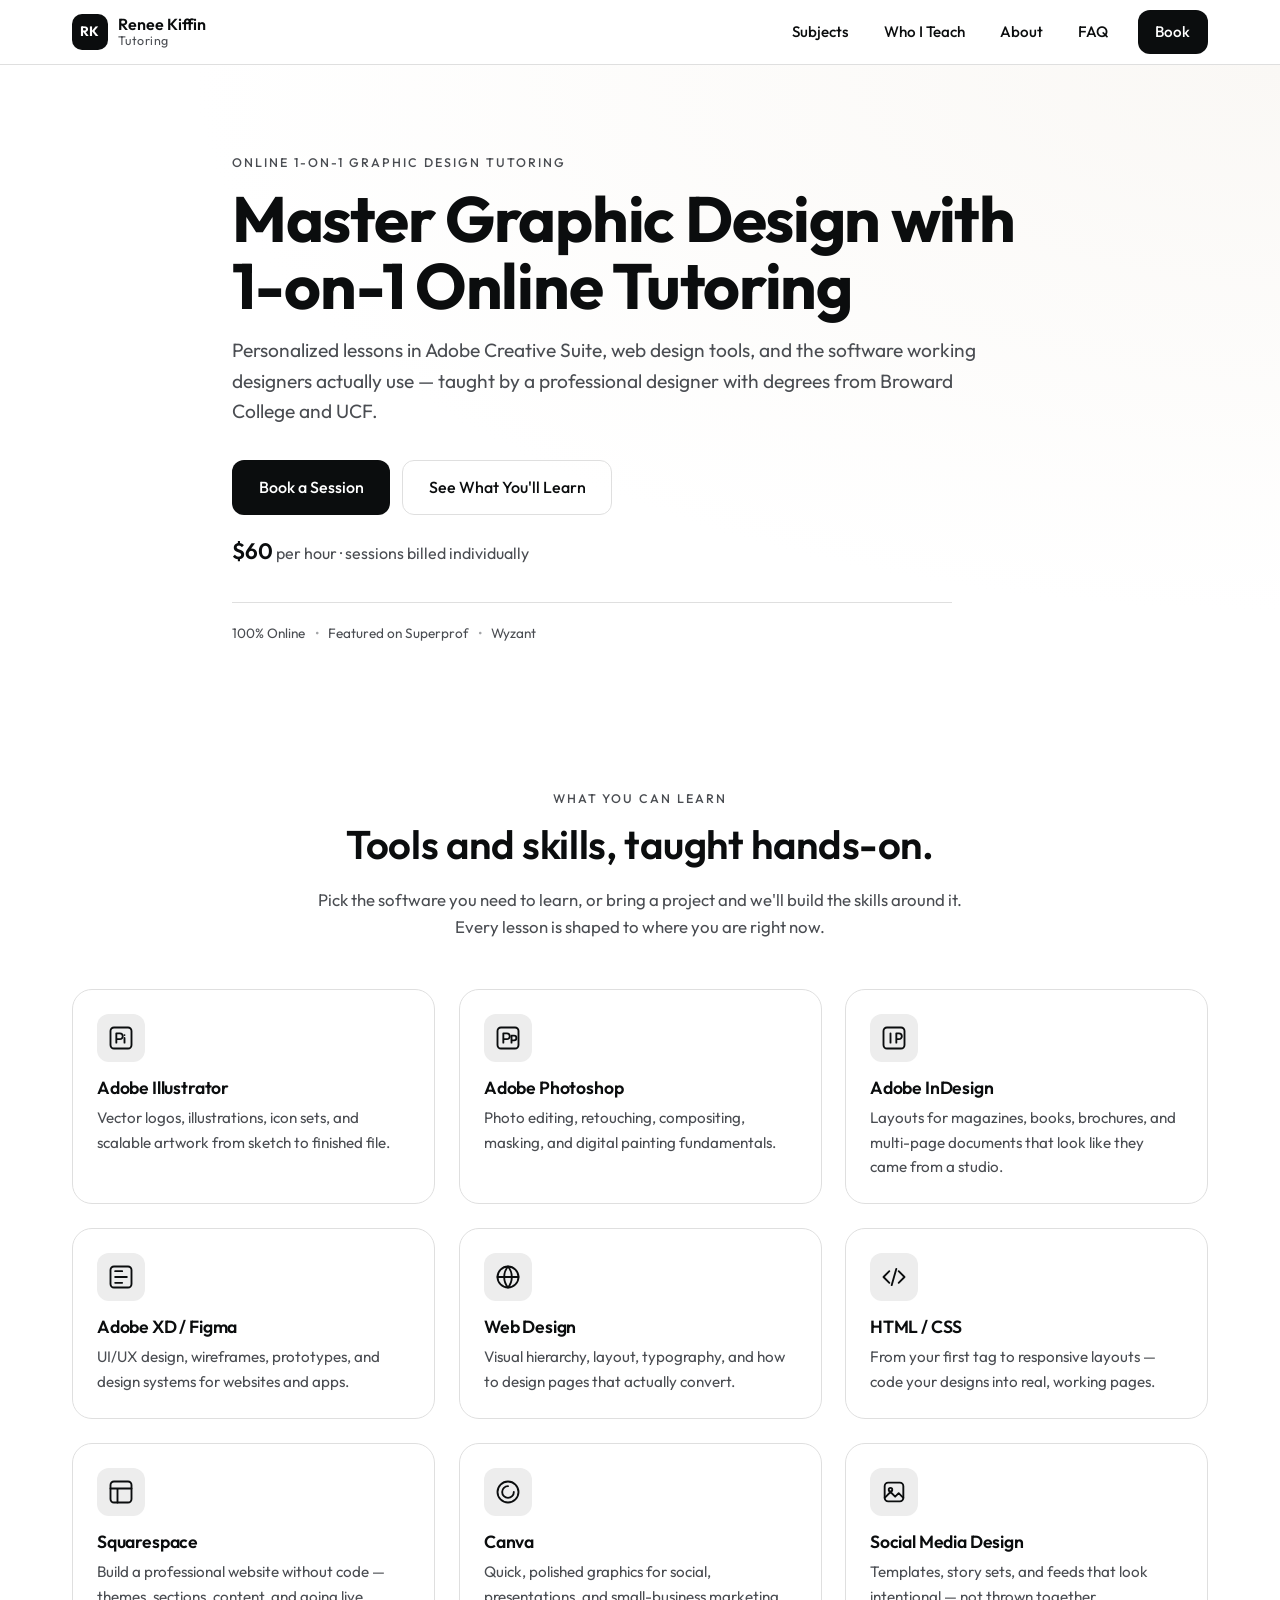
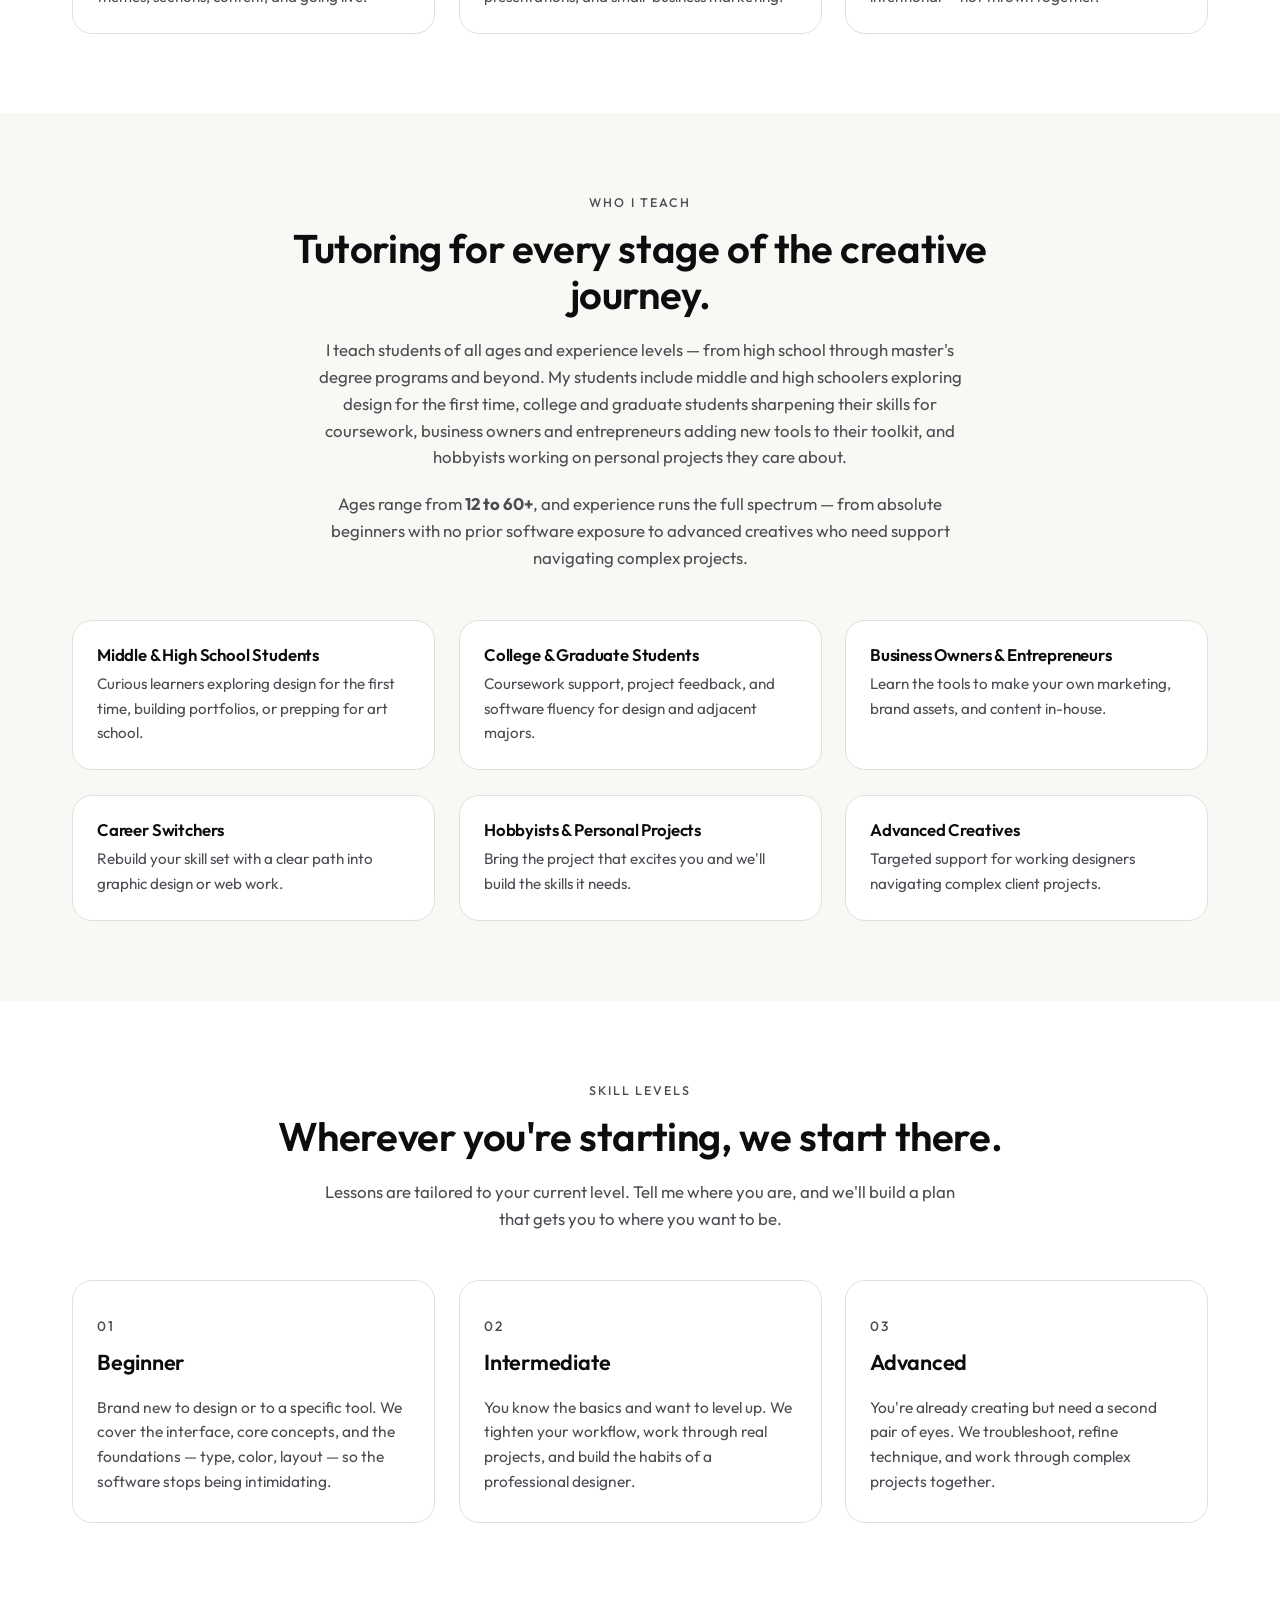
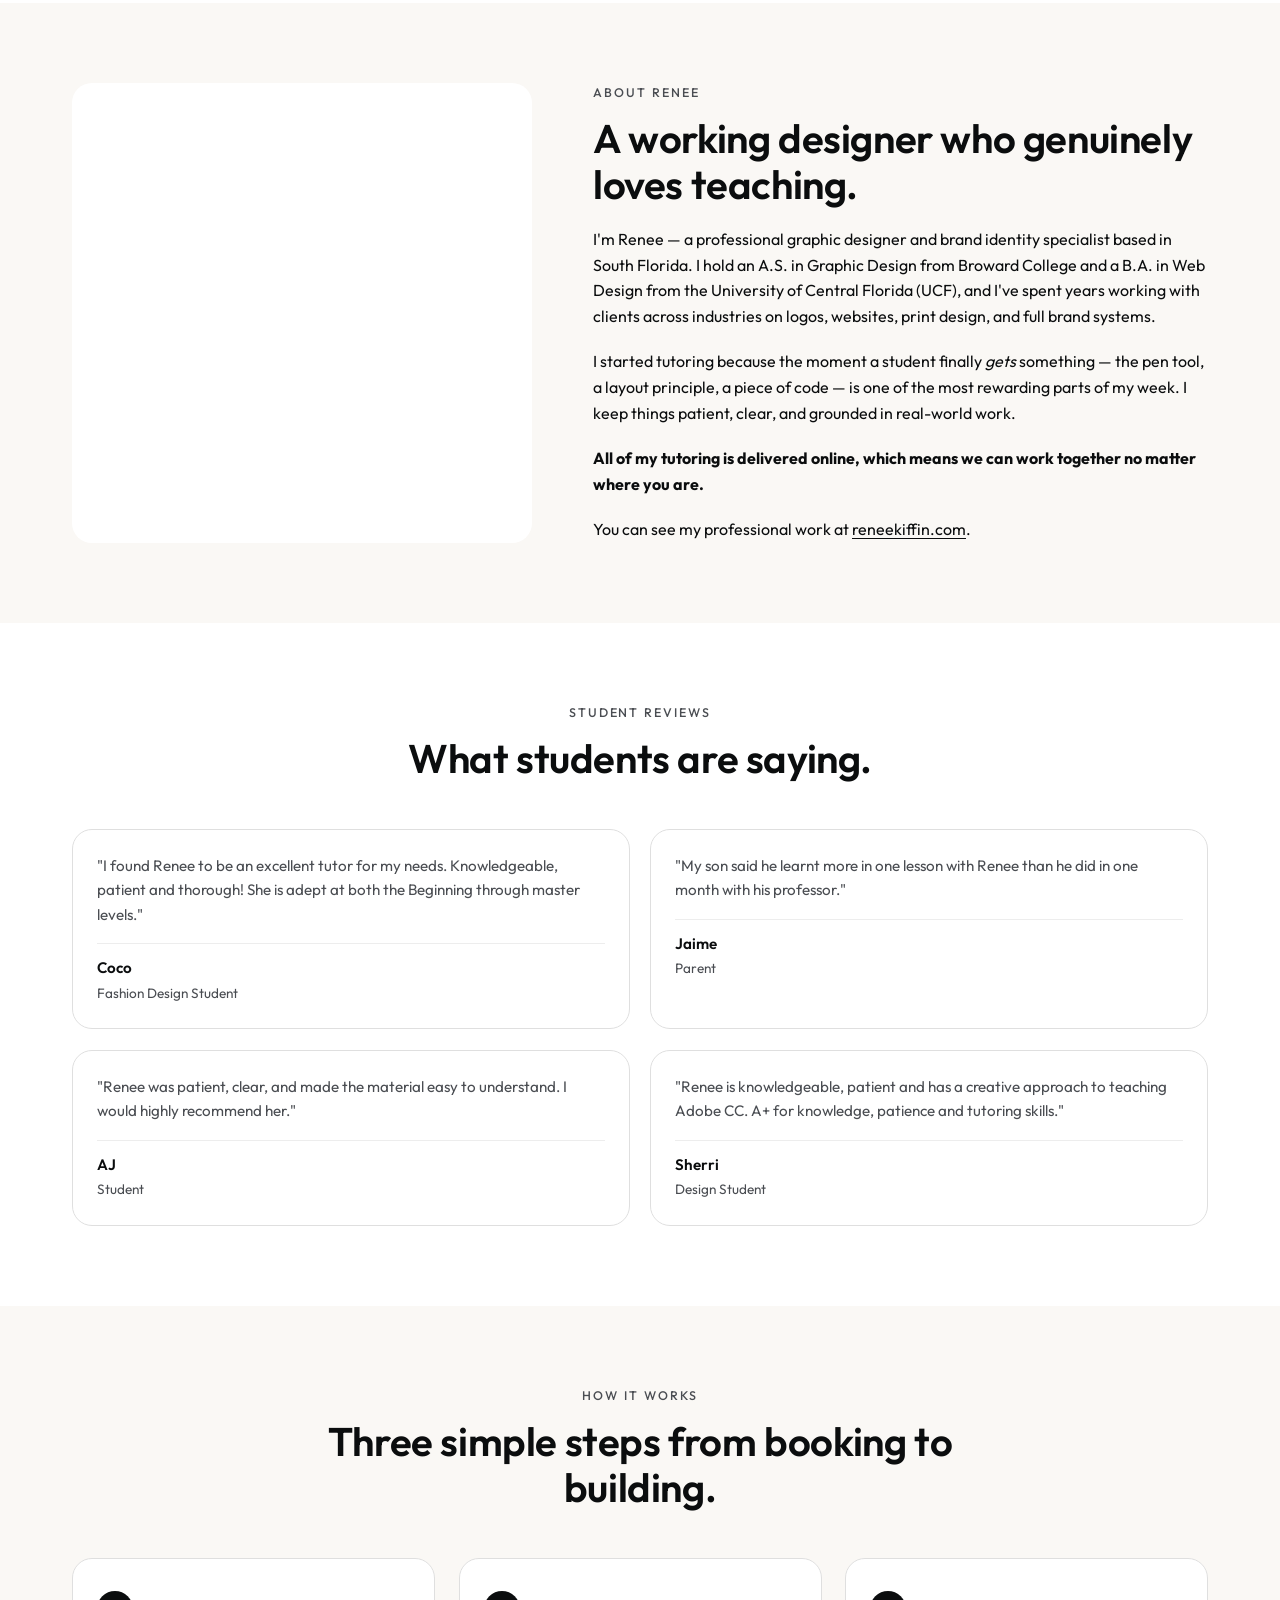
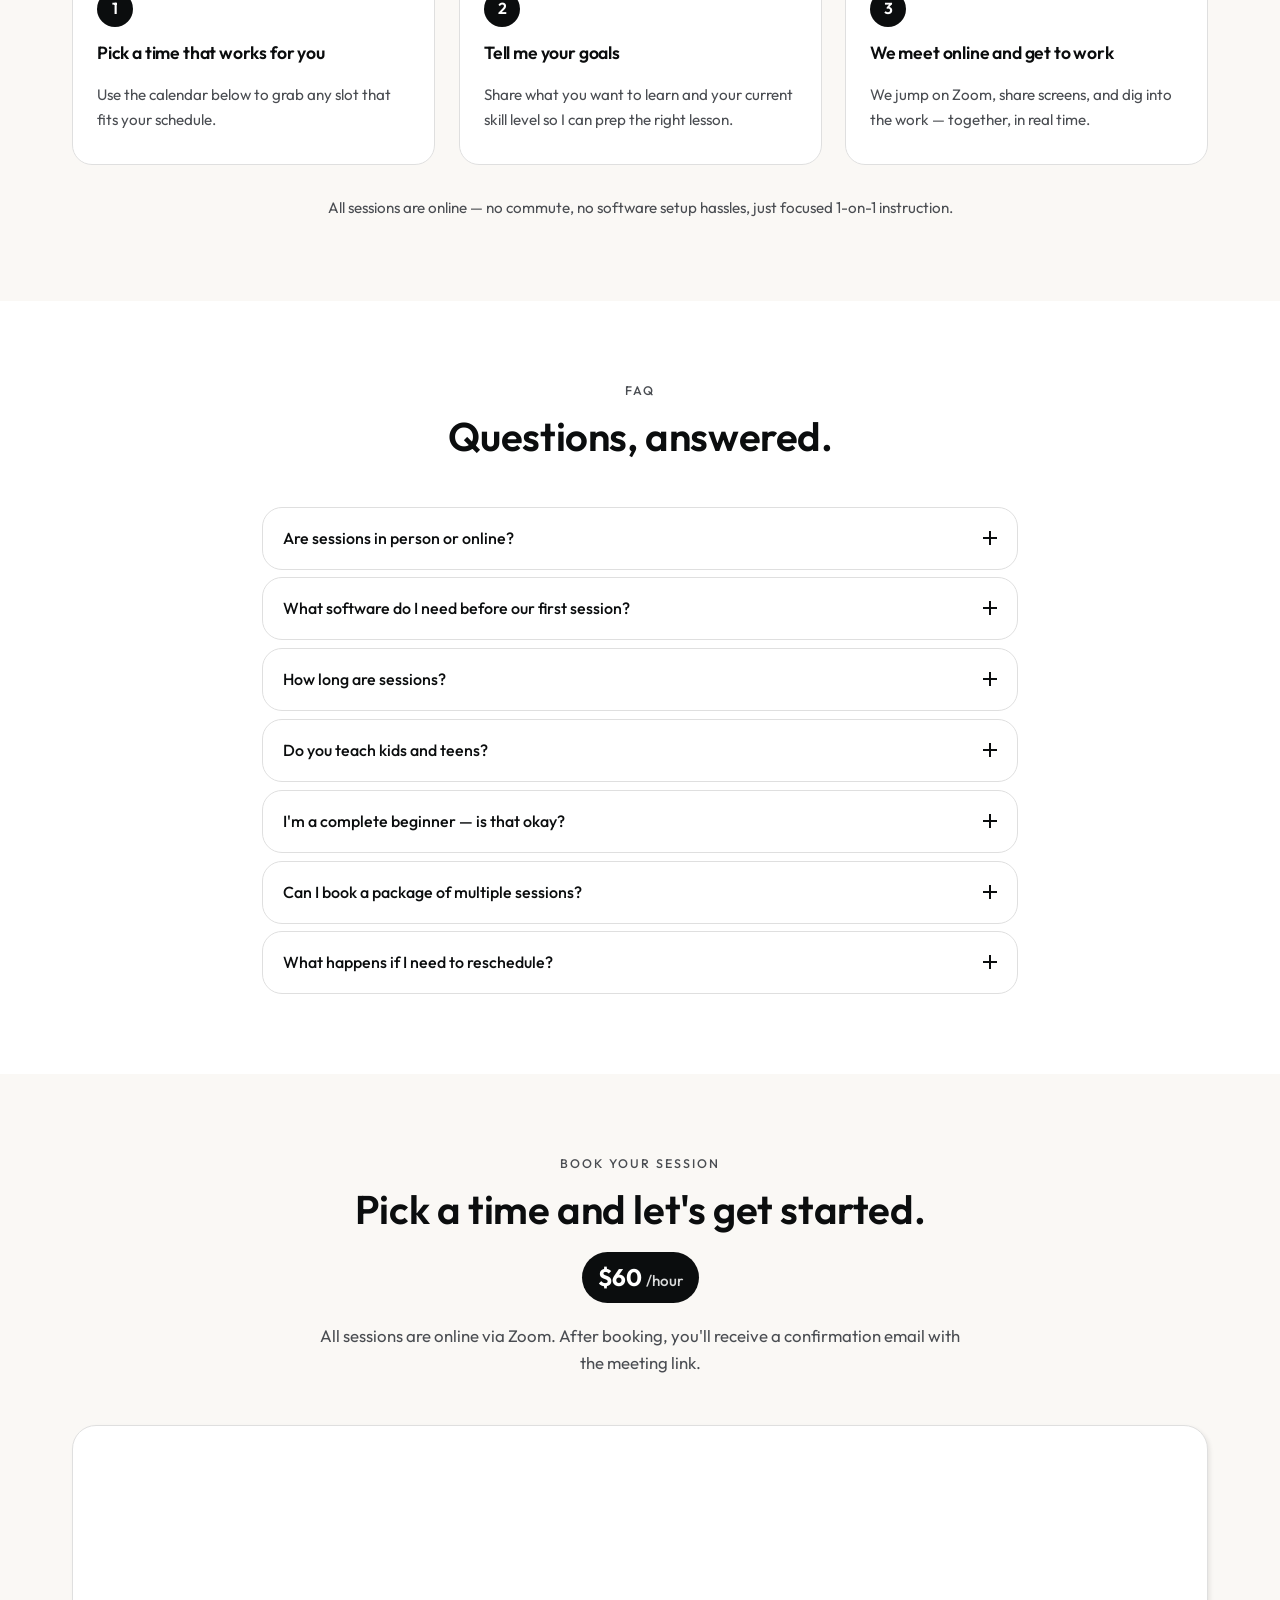
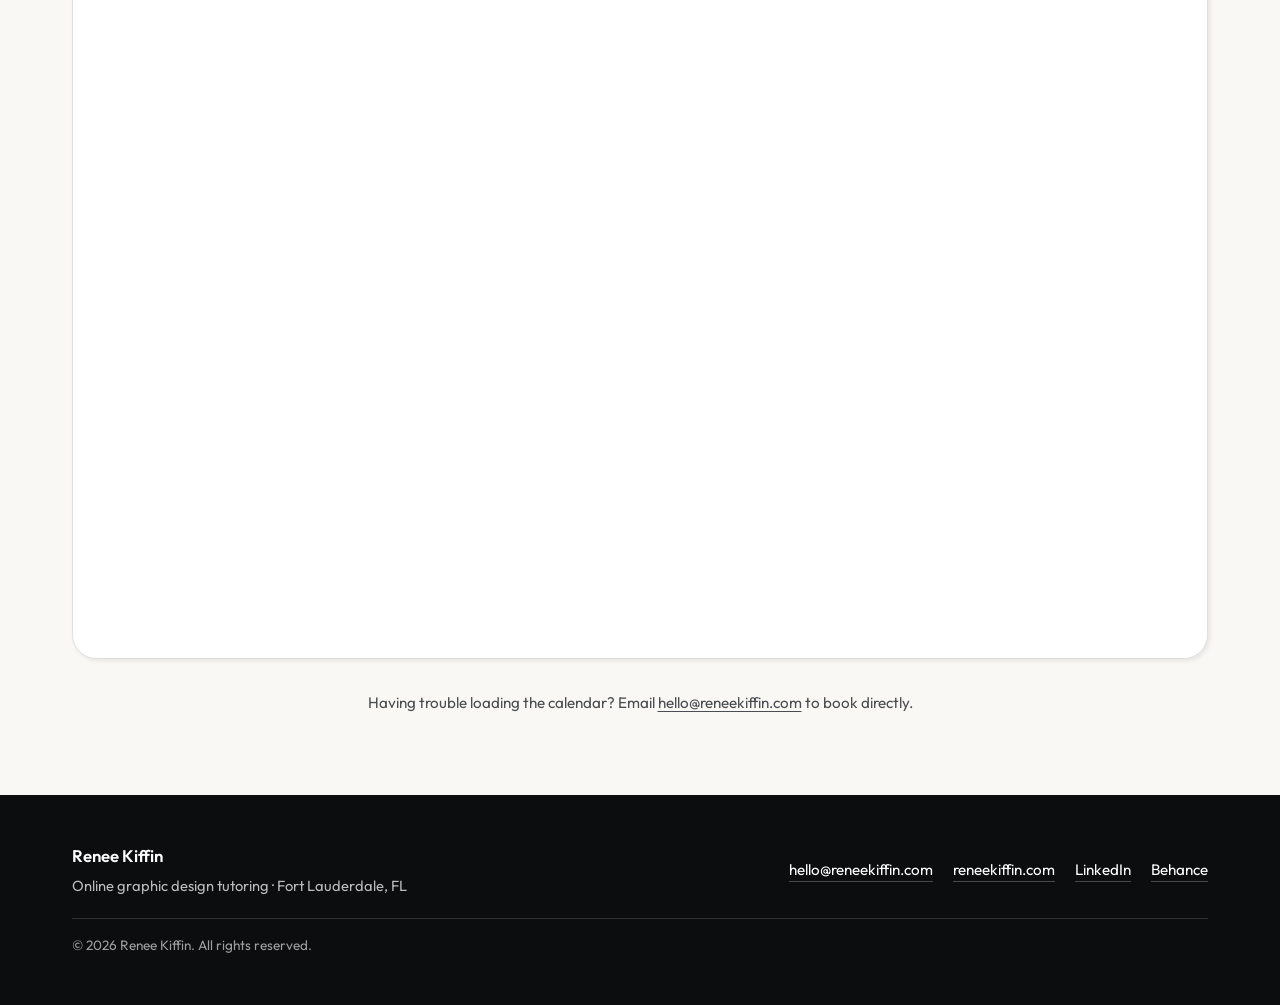
==== commit e4fe5b04: "Remove VoyageMIA mention from hero trust row https://claude.ai/code/session_01LDPeUstGTCU43GtcuvzQb2" ====
--- a/index.html
+++ b/index.html
@@ -239,7 +239,6 @@
           <li>100% Online</li>
           <li>Featured on Superprof</li>
           <li>Wyzant</li>
-          <li>VoyageMIA</li>
         </ul>
       </div>
     </section>
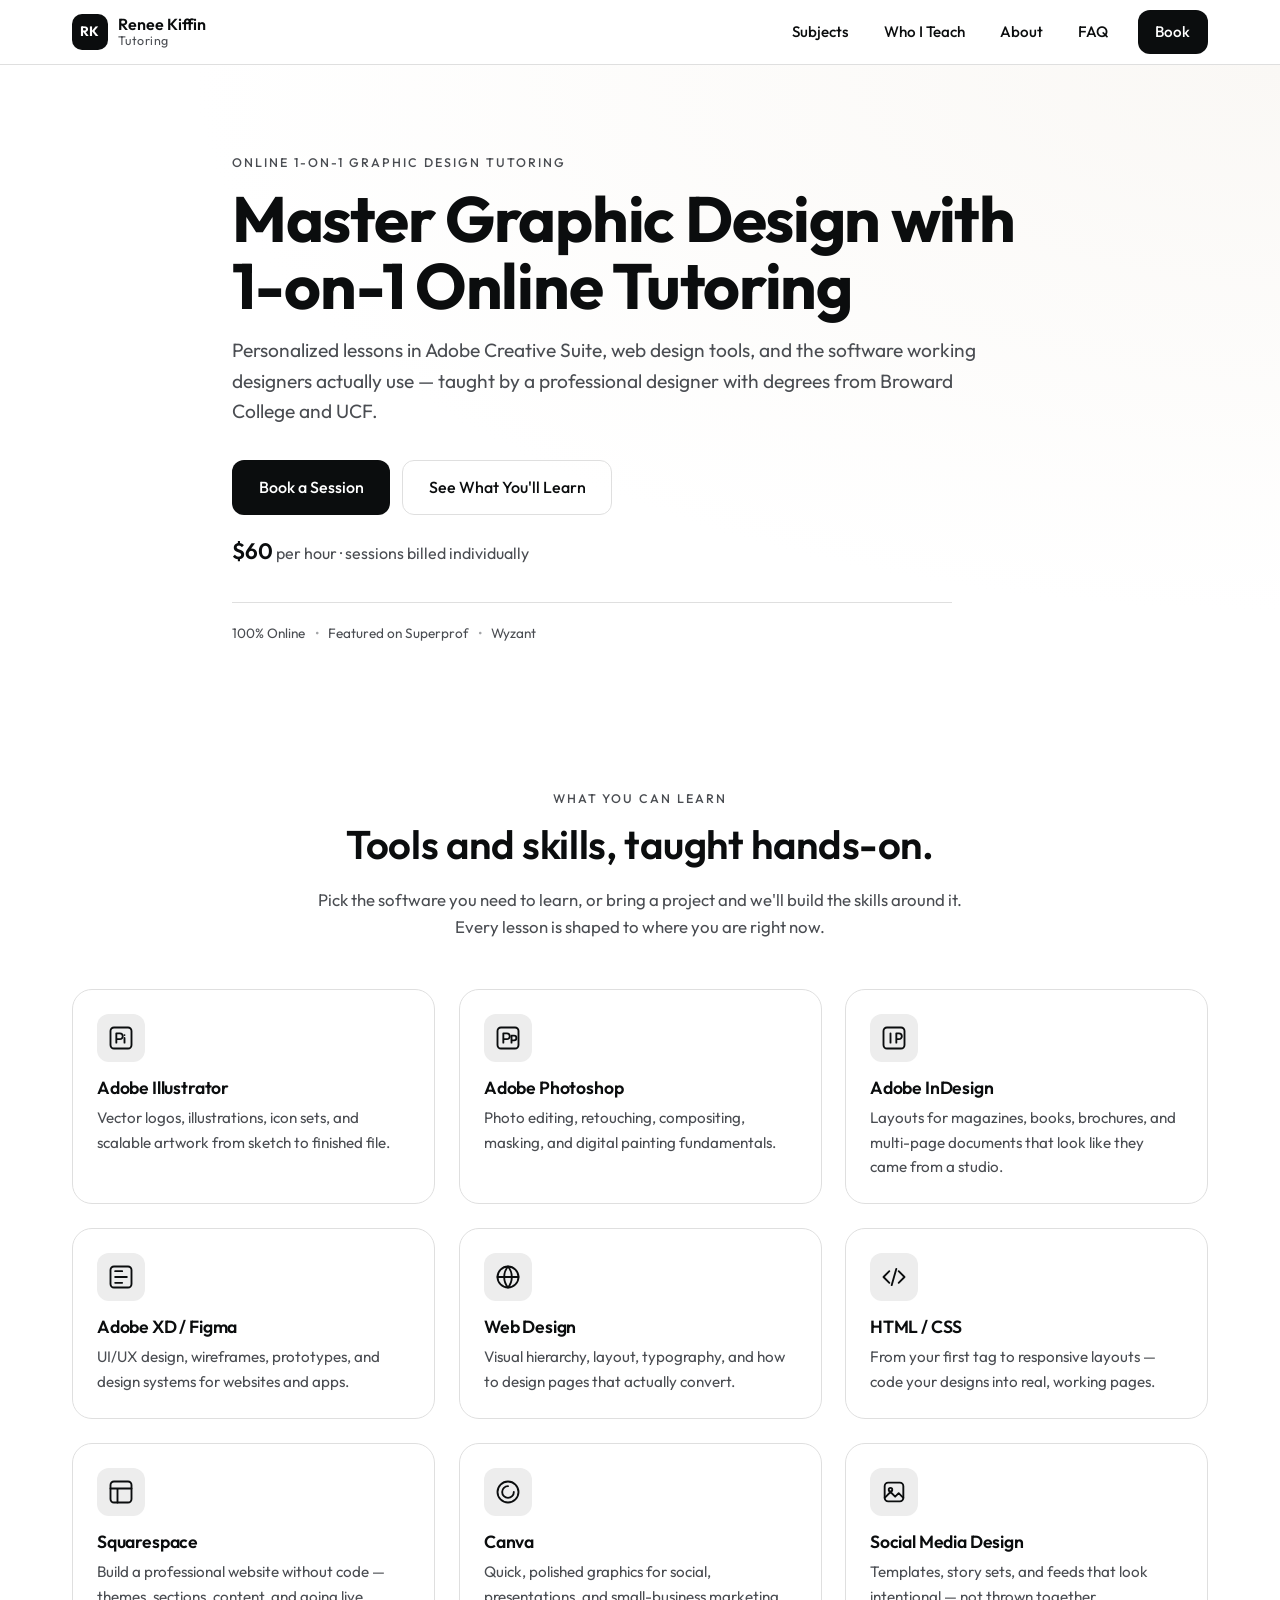
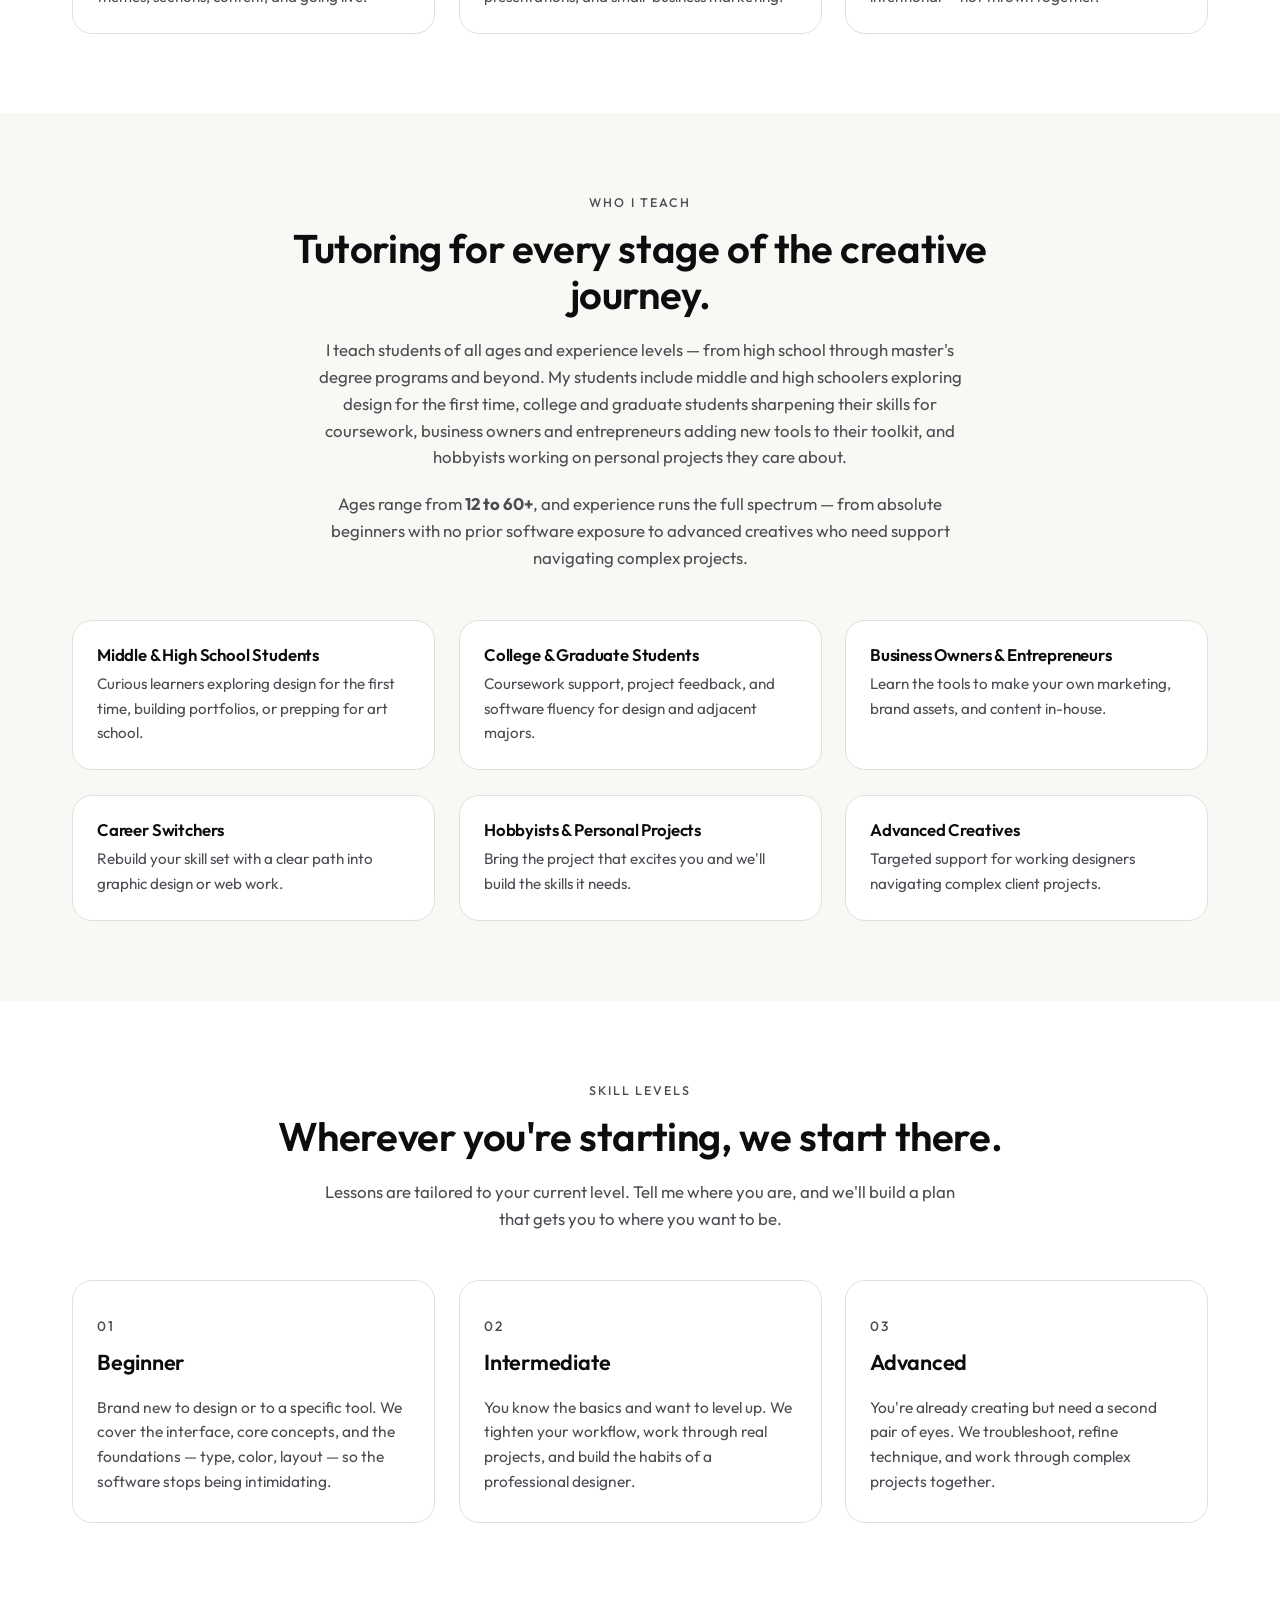
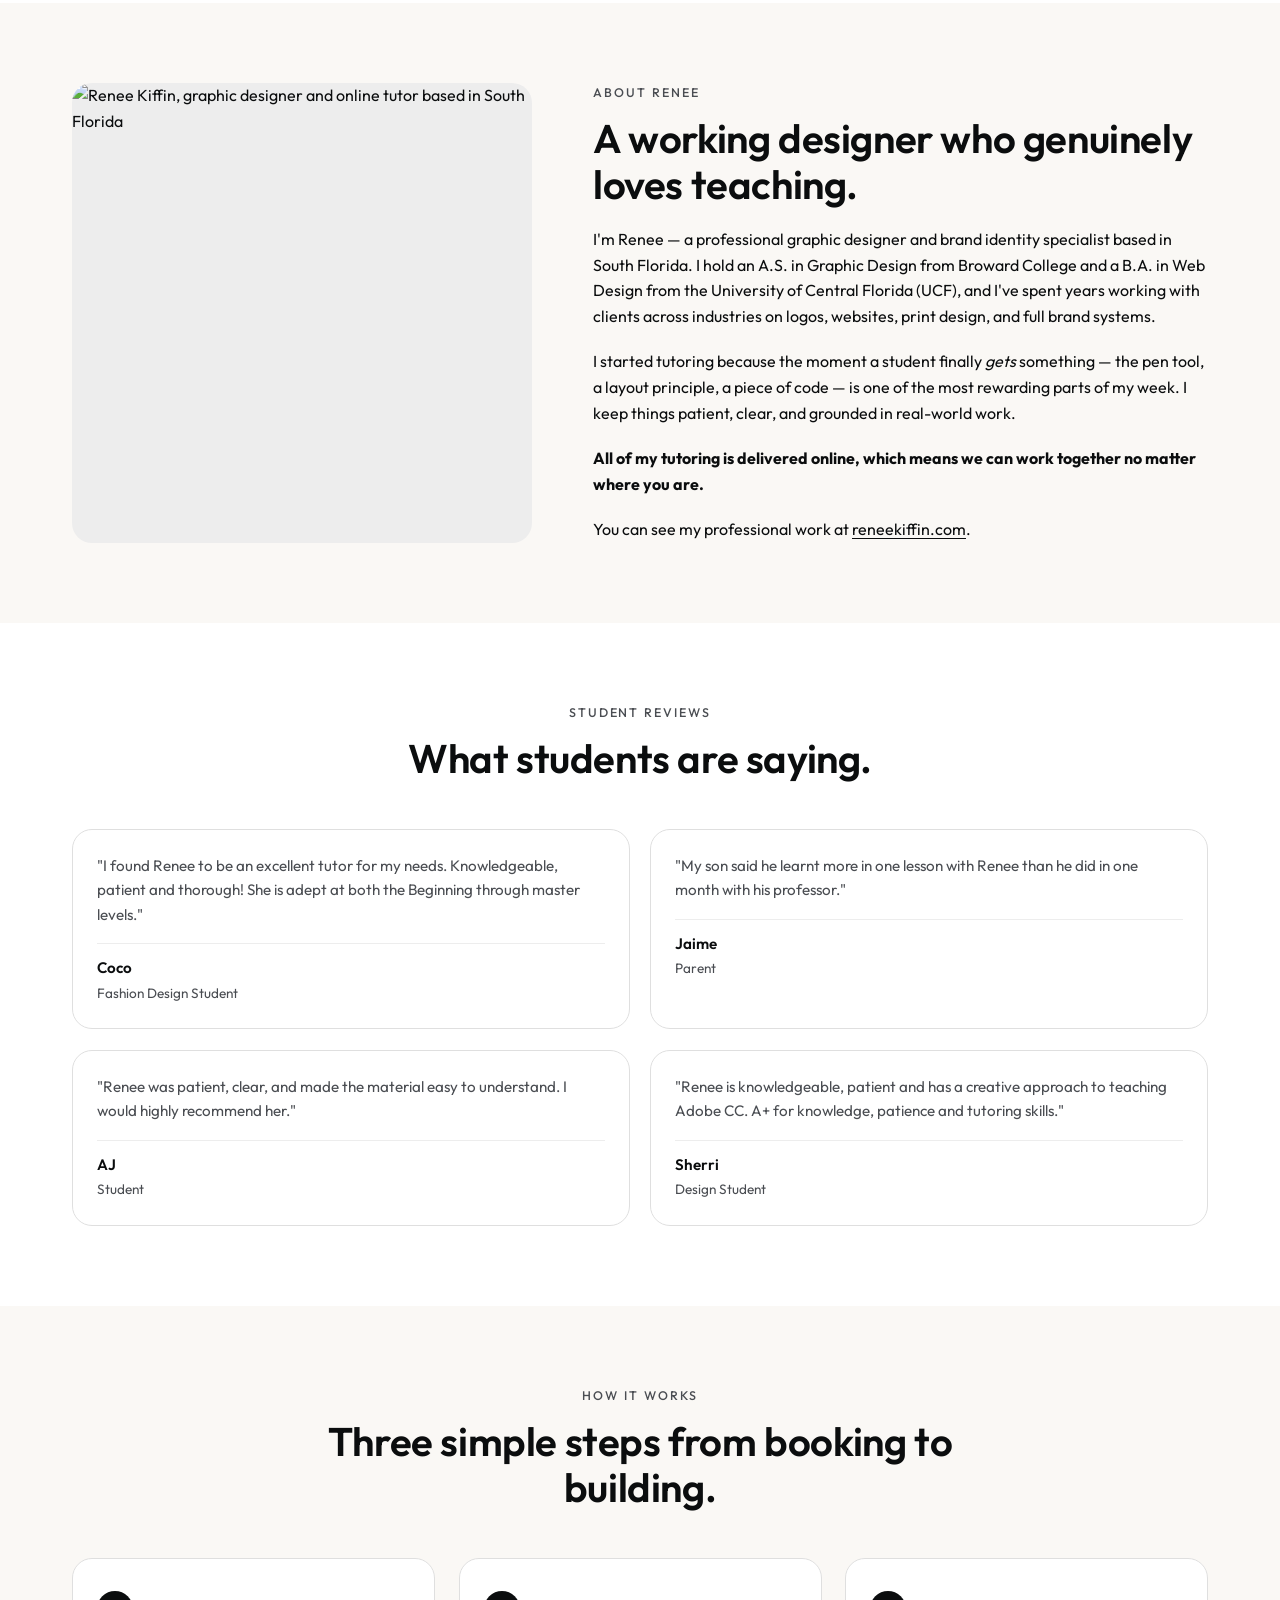
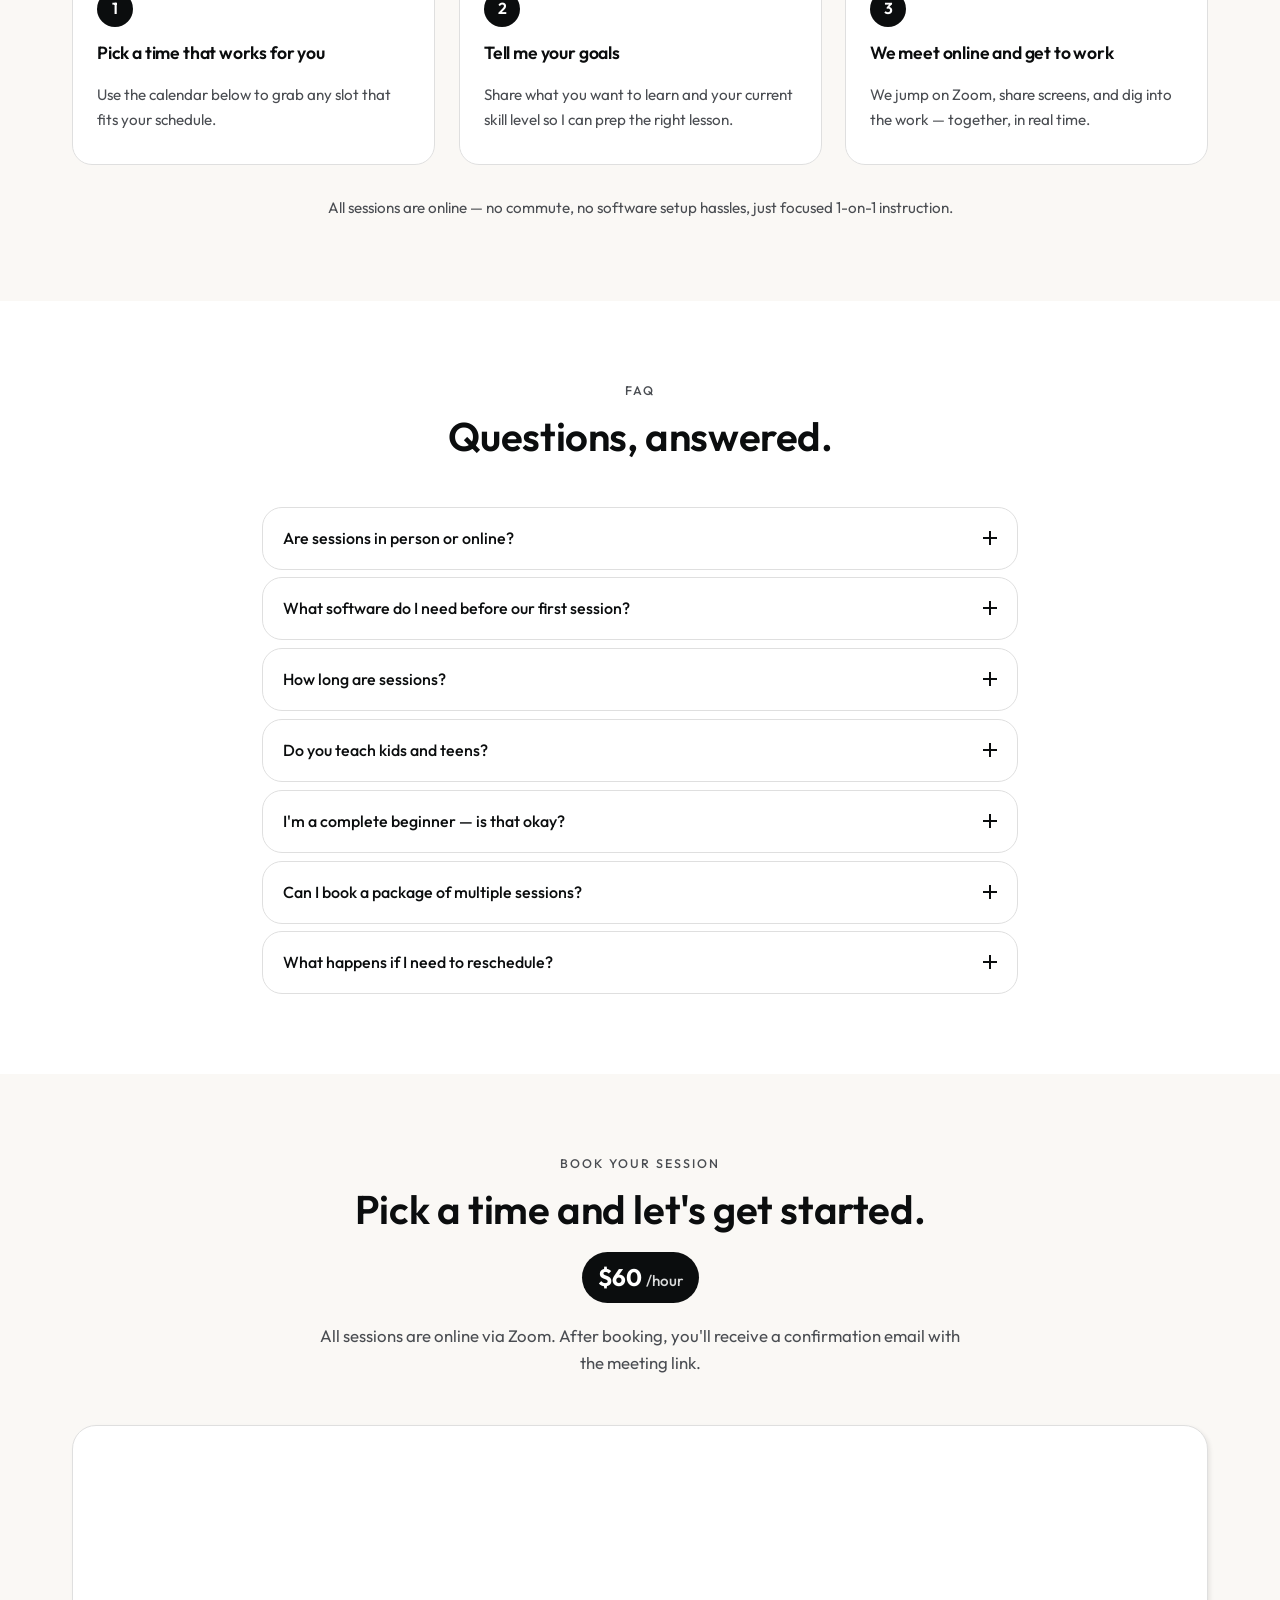
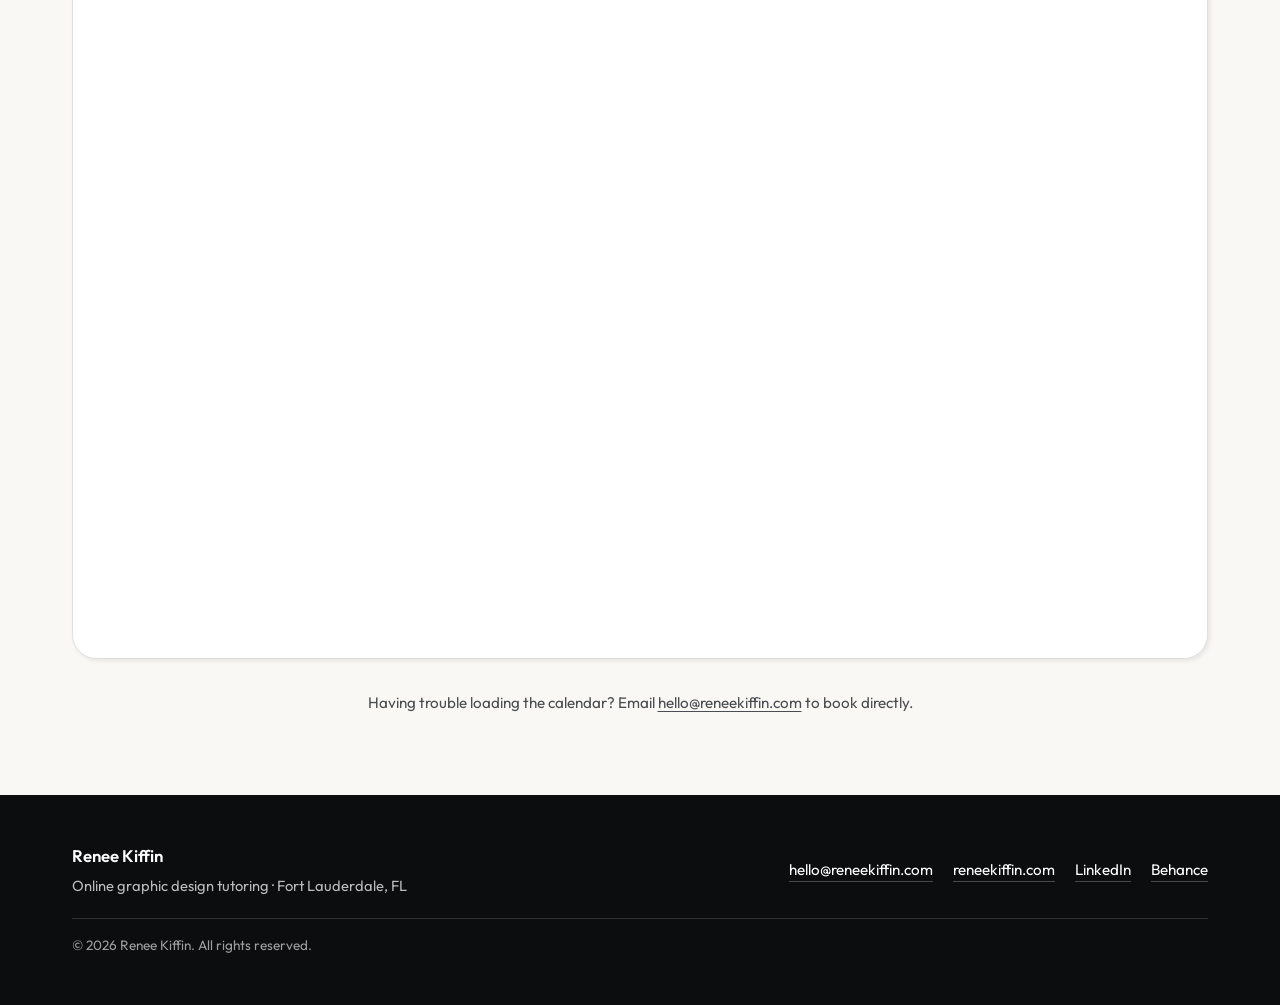
==== commit d1fa8b2d: "Use hosted Squarespace portrait for About section https://claude.ai/code/session_01LDPeUstGTCU43Gtcu" ====
--- a/index.html
+++ b/index.html
@@ -392,7 +392,7 @@
     <section class="section section-cream" id="about">
       <div class="container about-grid">
         <div class="about-media reveal">
-          <img src="images/renee-headshot.jpg" alt="Renee Kiffin, graphic designer and online tutor based in South Florida" width="640" height="640" loading="lazy" decoding="async">
+          <img src="https://images.squarespace-cdn.com/content/v1/661529ae52f1877956f2ce17/34ac49cd-d77b-4610-b847-af6c4091e883/Renee+Kiffin+Graphic+Designer+Portrait.jpg?format=2500w" alt="Renee Kiffin, graphic designer and online tutor based in South Florida" width="2500" height="2500" loading="lazy" decoding="async">
         </div>
         <div class="about-body reveal">
           <p class="eyebrow">About Renee</p>
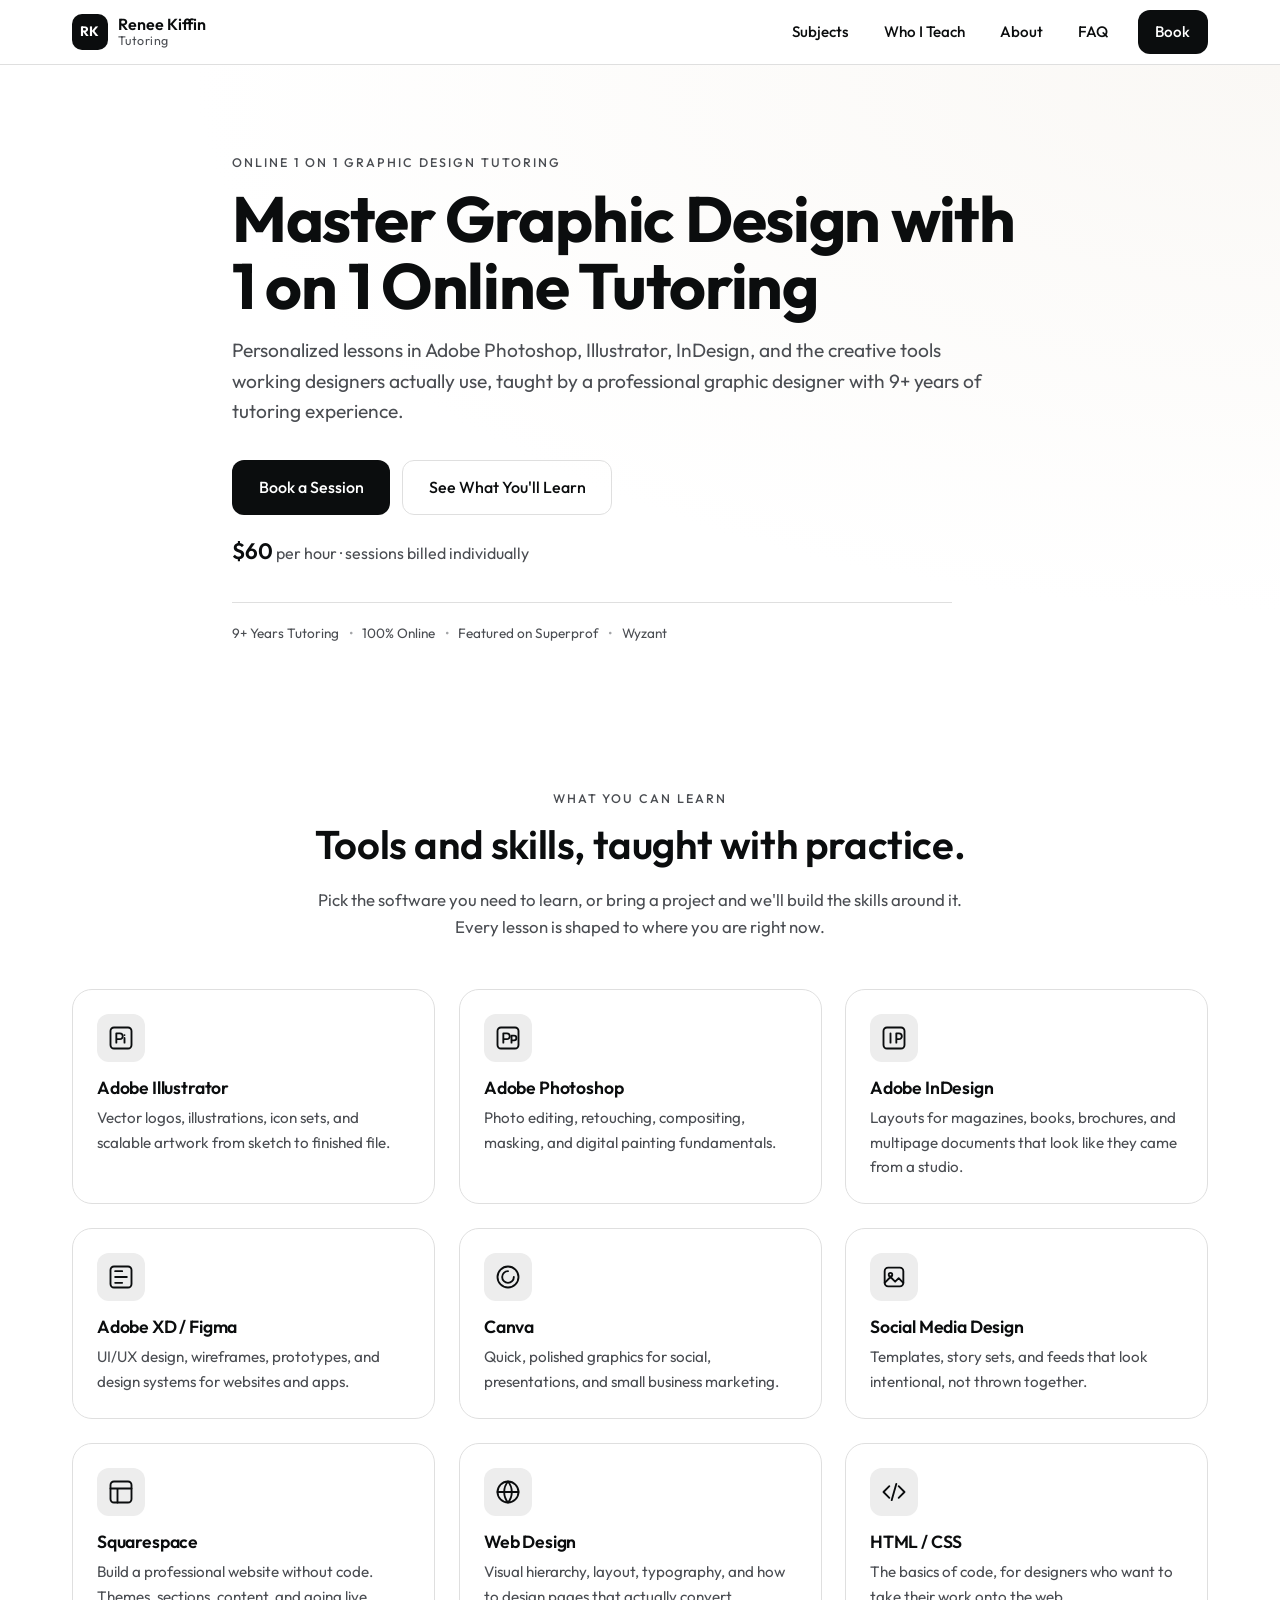
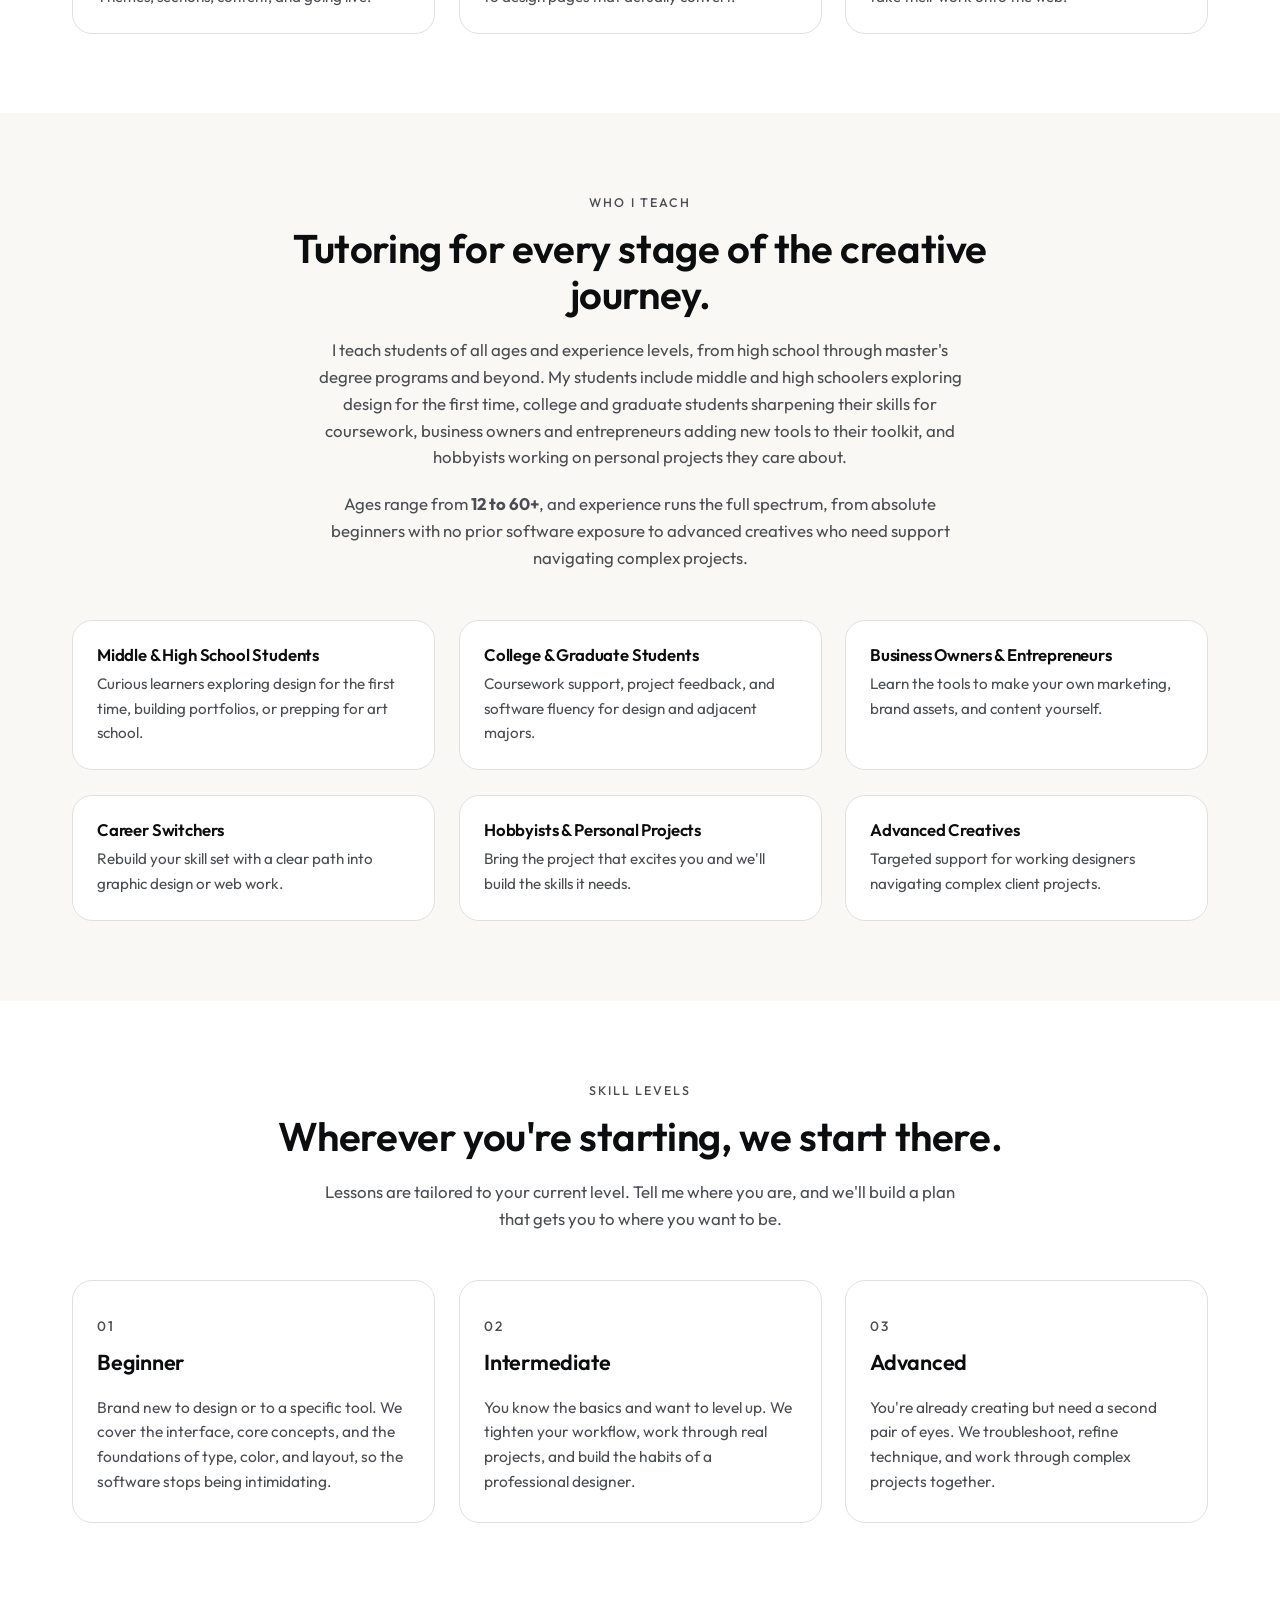
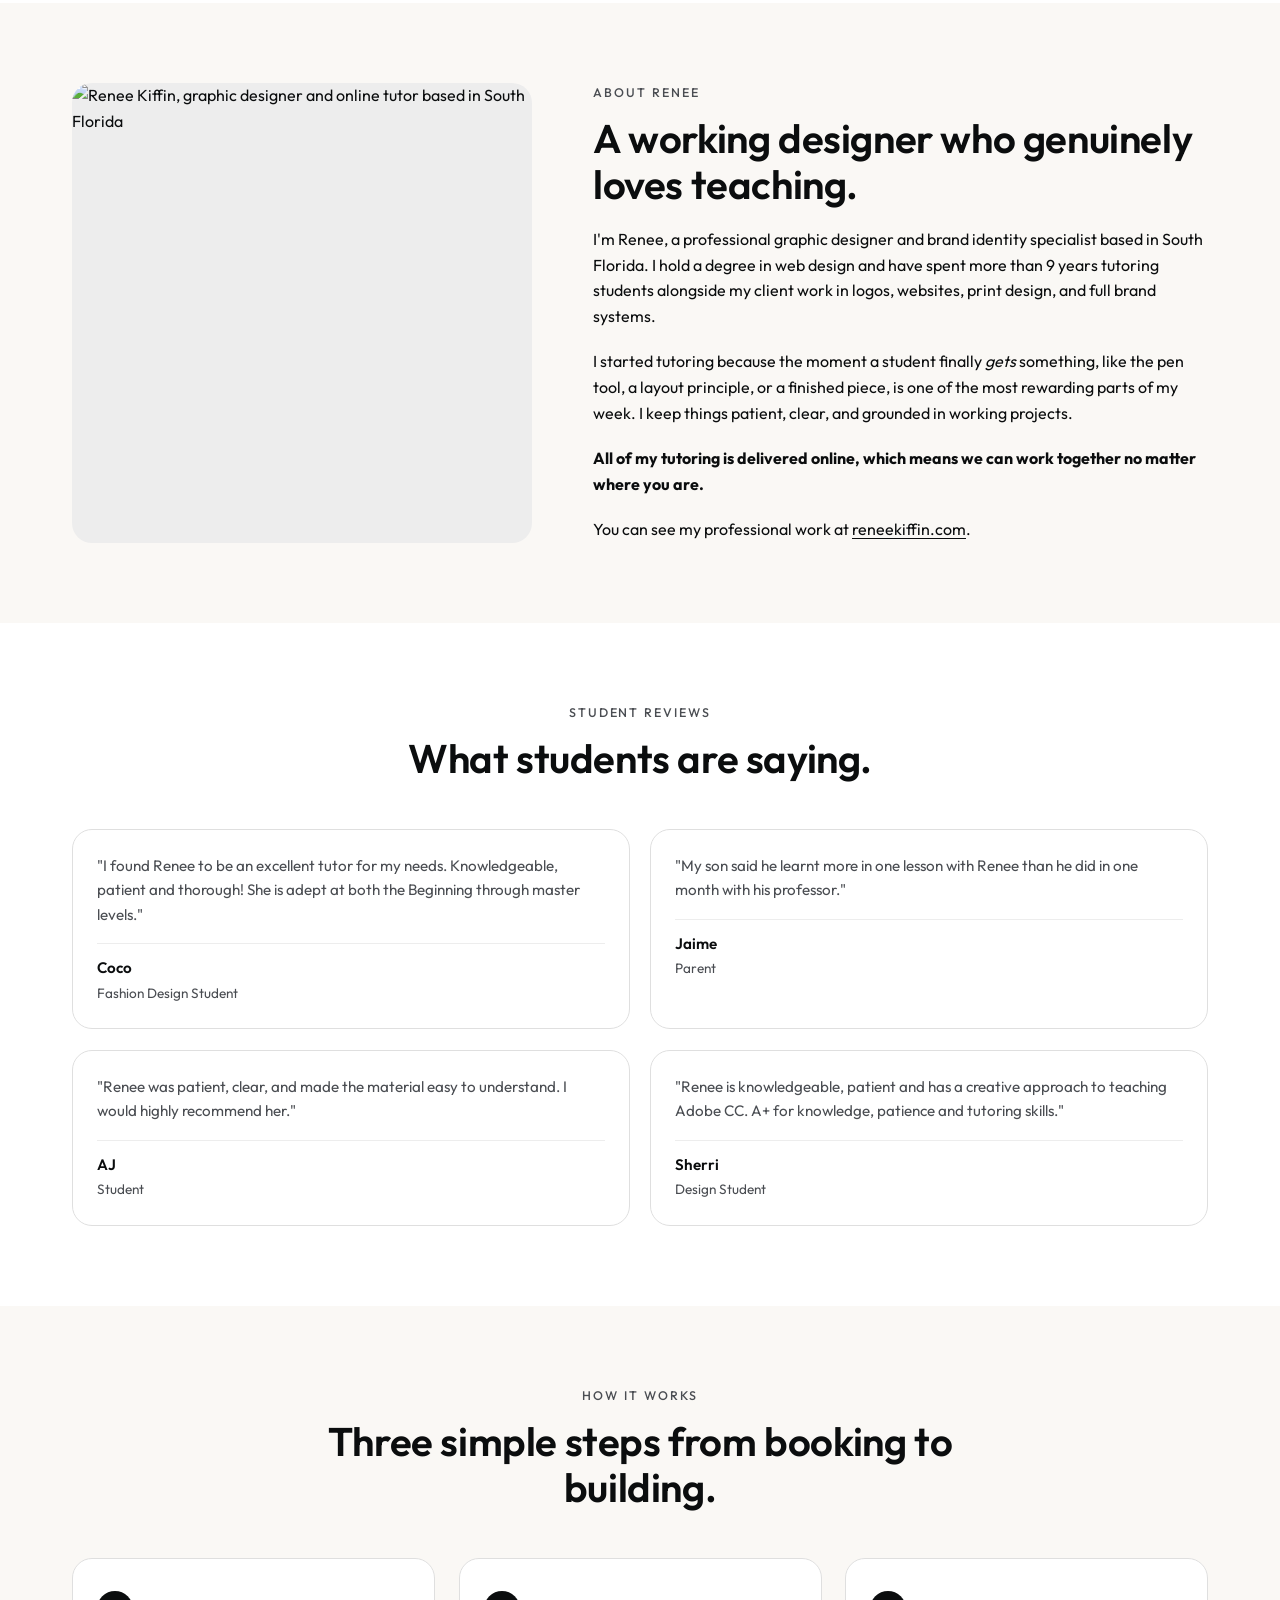
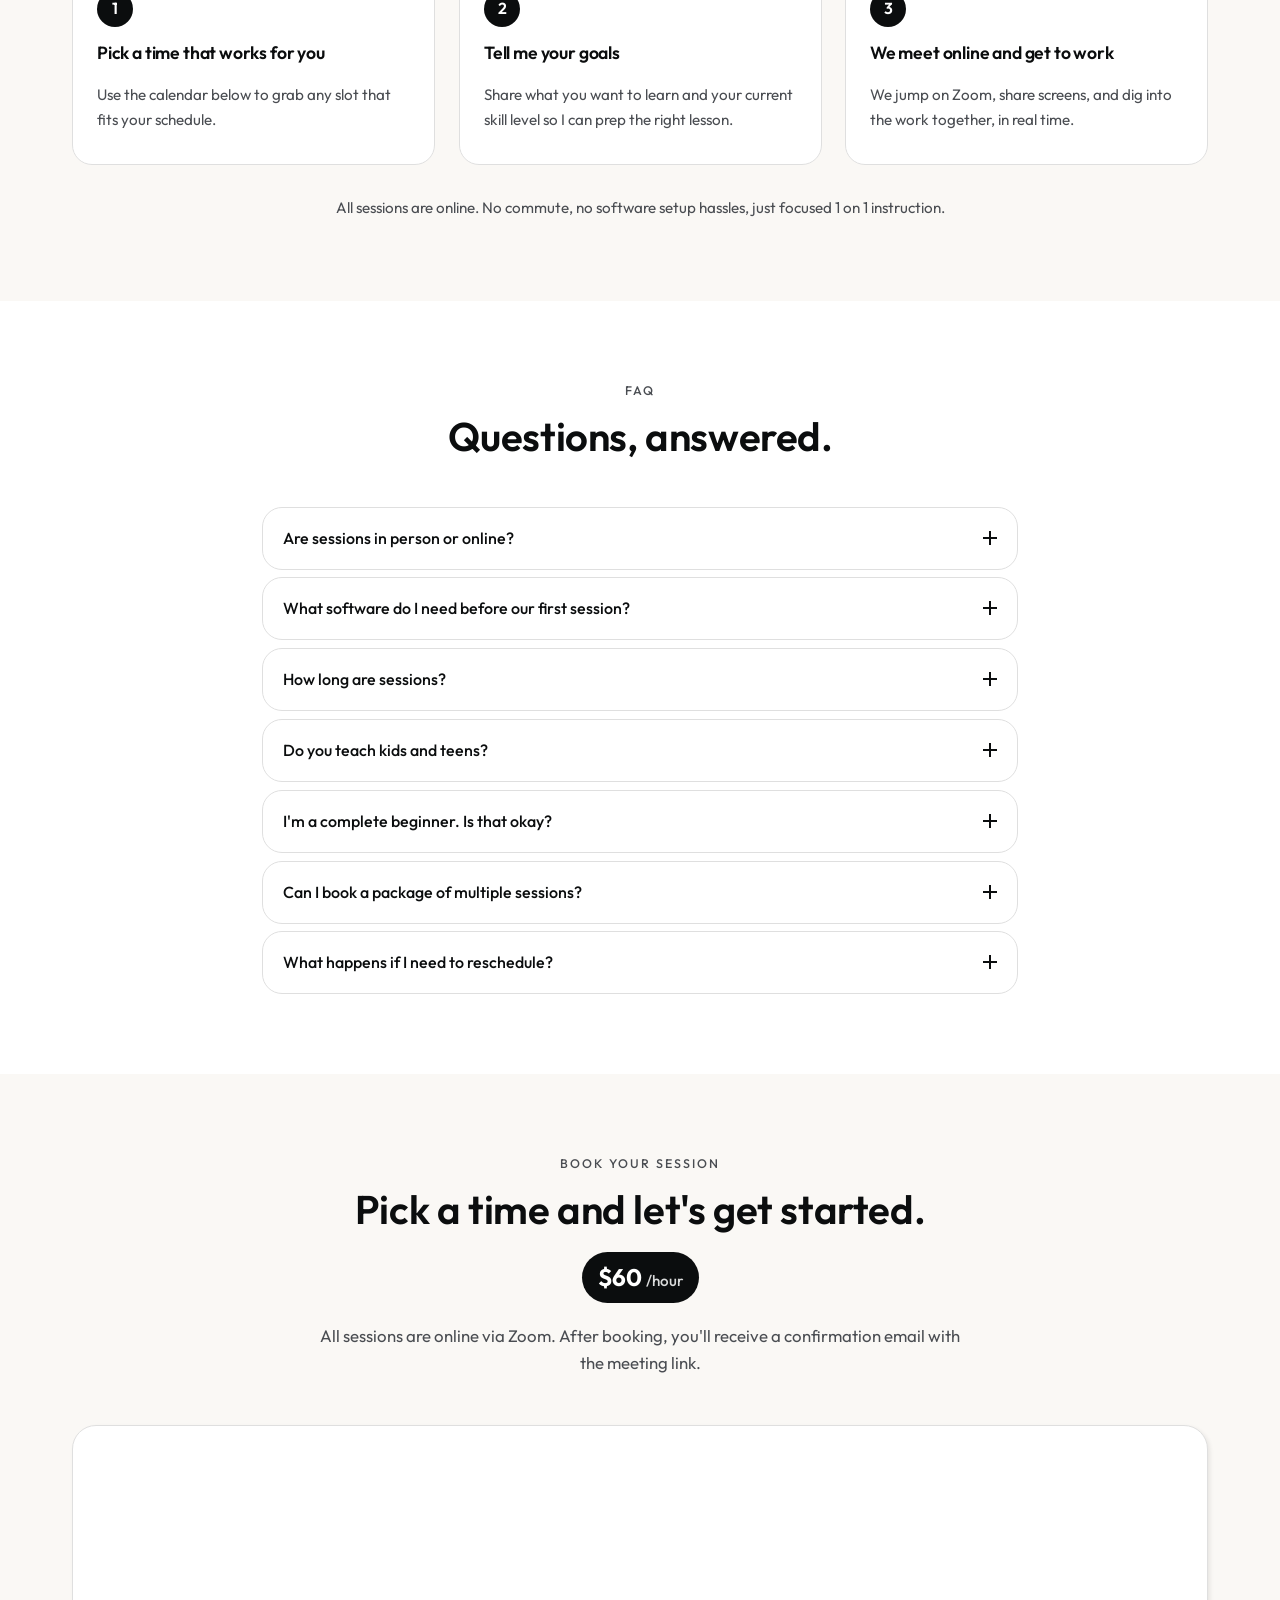
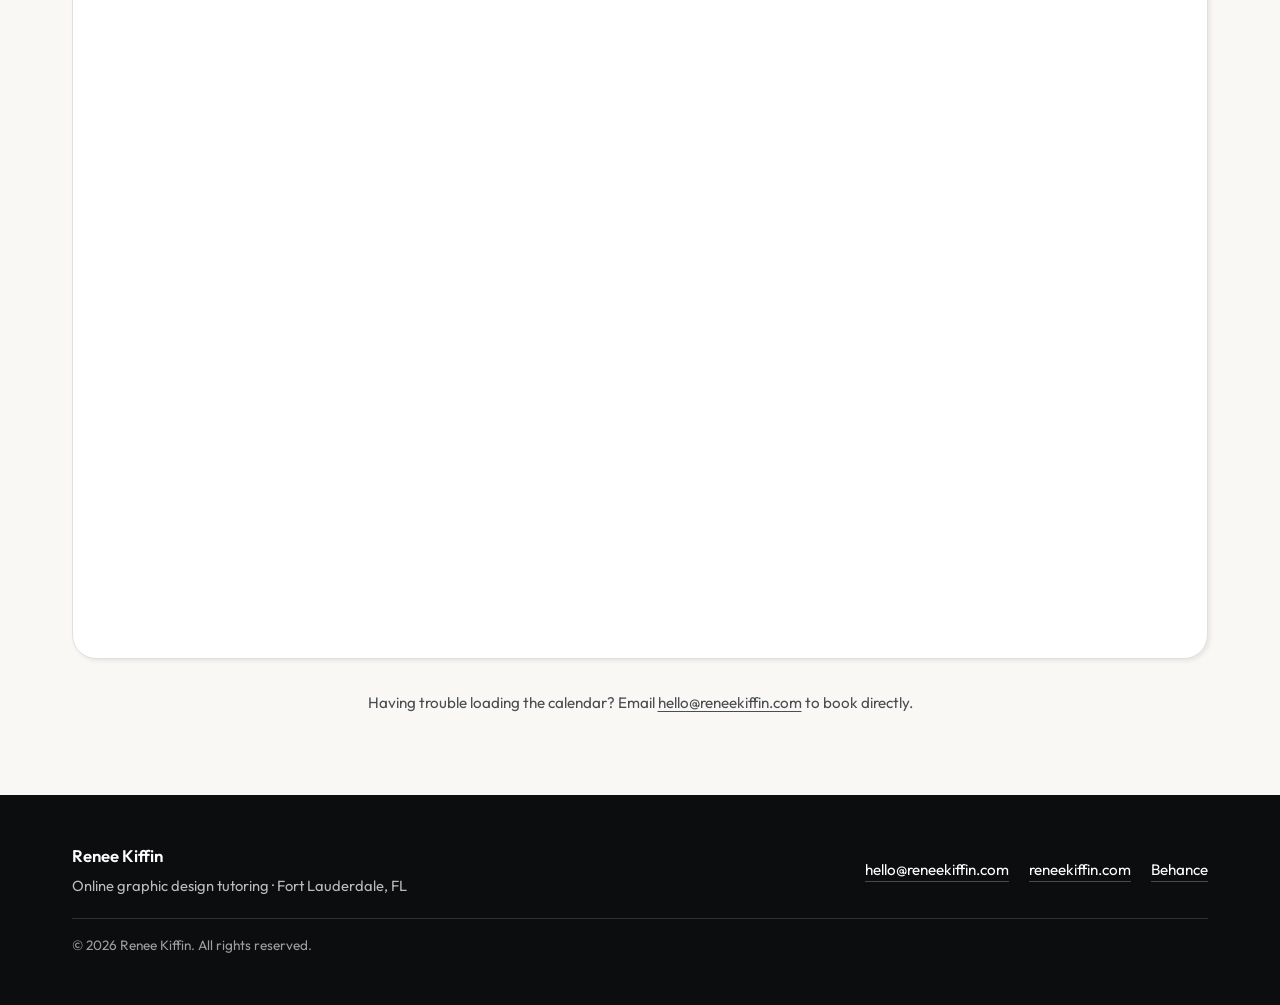
==== commit ebbacfe8: "Revise copy: drop colleges, add 9+ years tutoring, remove dashes, remove LinkedIn - Drop "degrees fr" ====
--- a/index.html
+++ b/index.html
@@ -6,15 +6,15 @@
 
   <!-- ===== PRIMARY SEO ===== -->
   <title>Online Graphic Design Tutoring with Renee Kiffin | Adobe, Web Design &amp; More</title>
-  <meta name="description" content="1-on-1 online graphic design tutoring with Renee Kiffin — South Florida designer with degrees from Broward College and UCF. Learn Adobe Photoshop, Illustrator, InDesign, Figma, Squarespace, Canva, HTML/CSS. All ages and skill levels welcome — high school through master's. $60/hour. Book online.">
-  <meta name="keywords" content="online graphic design tutor, Adobe Photoshop tutor online, Adobe Illustrator tutor online, InDesign tutor, Figma tutor, Adobe XD tutor, Squarespace tutor, Canva tutor, online web design tutor, HTML CSS tutor, graphic design lessons online, graphic design tutor for high school students, graphic design tutor for college students, graphic design tutor for beginners, South Florida design tutor, Fort Lauderdale graphic design tutor">
+  <meta name="description" content="1 on 1 online graphic design tutoring with Renee Kiffin, a South Florida graphic designer. Learn Adobe Photoshop, Illustrator, InDesign, Figma, Canva, and social media design. All ages and skill levels welcome, from high school through master's. $60/hour. Book online.">
+  <meta name="keywords" content="online graphic design tutor, Adobe Photoshop tutor online, Adobe Illustrator tutor online, InDesign tutor, Figma tutor, Adobe XD tutor, Canva tutor, social media design tutor, brand design tutor, graphic design lessons online, graphic design tutor for high school students, graphic design tutor for college students, graphic design tutor for beginners, South Florida design tutor, Fort Lauderdale graphic design tutor">
   <meta name="author" content="Renee Kiffin">
   <meta name="robots" content="index, follow">
   <link rel="canonical" href="https://YOUR-DOMAIN.com/">
 
   <!-- ===== OPEN GRAPH ===== -->
   <meta property="og:title" content="Online Graphic Design Tutoring with Renee Kiffin">
-  <meta property="og:description" content="Personalized 1-on-1 online graphic design tutoring for all ages and skill levels. Adobe Creative Suite, web design, social media. $60/hour.">
+  <meta property="og:description" content="Personalized 1 on 1 online graphic design tutoring for all ages and skill levels. Adobe Creative Suite, brand design, and social media. $60/hour.">
   <meta property="og:url" content="https://YOUR-DOMAIN.com/">
   <meta property="og:type" content="website">
   <meta property="og:image" content="https://YOUR-DOMAIN.com/images/og-image.jpg">
@@ -25,7 +25,7 @@
   <!-- ===== TWITTER ===== -->
   <meta name="twitter:card" content="summary_large_image">
   <meta name="twitter:title" content="Online Graphic Design Tutoring with Renee Kiffin">
-  <meta name="twitter:description" content="1-on-1 online graphic design tutoring for all ages. $60/hour.">
+  <meta name="twitter:description" content="1 on 1 online graphic design tutoring for all ages. $60/hour.">
   <meta name="twitter:image" content="https://YOUR-DOMAIN.com/images/og-image.jpg">
 
   <!-- ===== FAVICON ===== -->
@@ -65,19 +65,14 @@
       "@type": "Person",
       "name": "Renee Kiffin",
       "jobTitle": "Graphic Designer & Brand Identity Specialist",
-      "alumniOf": [
-        { "@type": "CollegeOrUniversity", "name": "Broward College" },
-        { "@type": "CollegeOrUniversity", "name": "University of Central Florida" }
-      ],
+      "description": "Professional graphic designer and brand identity specialist with a degree in web design and 9+ years of tutoring experience.",
       "sameAs": [
         "https://reneekiffin.com",
-        "https://linkedin.com/in/Reneekiffin",
         "https://www.behance.net/ReneeKiffin"
       ]
     },
     "sameAs": [
       "https://reneekiffin.com",
-      "https://linkedin.com/in/Reneekiffin",
       "https://www.behance.net/ReneeKiffin"
     ]
   }
@@ -104,7 +99,7 @@
       "audienceType": "Students and creatives ages 12 to 60+",
       "name": "High school students, college students, graduate students, business owners, entrepreneurs, career switchers, hobbyists, and advanced creatives"
     },
-    "description": "Personalized 1-on-1 online tutoring in Adobe Photoshop, Illustrator, InDesign, Figma, Adobe XD, Squarespace, Canva, HTML/CSS, web design, and social media design. All ages and skill levels — high school through master's degree programs.",
+    "description": "Personalized 1 on 1 online tutoring in Adobe Photoshop, Illustrator, InDesign, Figma, Adobe XD, Canva, and social media design. All ages and skill levels, from high school through master's degree programs.",
     "offers": {
       "@type": "Offer",
       "price": "60",
@@ -161,7 +156,7 @@
       },
       {
         "@type": "Question",
-        "name": "I'm a complete beginner — is that okay?",
+        "name": "I'm a complete beginner. Is that okay?",
         "acceptedAnswer": {
           "@type": "Answer",
           "text": "Absolutely. A lot of my students have never opened the software before. We start from the very basics and build from there at your pace."
@@ -172,7 +167,7 @@
         "name": "Can I book a package of multiple sessions?",
         "acceptedAnswer": {
           "@type": "Answer",
-          "text": "Yes — most students book recurring weekly sessions. Just reach out and we'll set up a schedule that works for you."
+          "text": "Yes. Most students book recurring weekly sessions. Just reach out and we'll set up a schedule that works for you."
         }
       },
       {
@@ -196,7 +191,7 @@
   <!-- ===== STICKY TOP NAV ===== -->
   <header class="site-header" role="banner">
     <div class="container nav-inner">
-      <a href="#top" class="brand" aria-label="Renee Kiffin — home">
+      <a href="#top" class="brand" aria-label="Renee Kiffin home">
         <span class="brand-mark">RK</span>
         <span class="brand-name">Renee Kiffin <span class="brand-sub">Tutoring</span></span>
       </a>
@@ -224,9 +219,9 @@
     <!-- ===== HERO ===== -->
     <section class="hero" id="top">
       <div class="container hero-inner">
-        <p class="eyebrow reveal">Online 1-on-1 Graphic Design Tutoring</p>
-        <h1 class="hero-title reveal">Master Graphic Design with 1-on-1 Online Tutoring</h1>
-        <p class="hero-sub reveal">Personalized lessons in Adobe Creative Suite, web design tools, and the software working designers actually use — taught by a professional designer with degrees from Broward College and UCF.</p>
+        <p class="eyebrow reveal">Online 1 on 1 Graphic Design Tutoring</p>
+        <h1 class="hero-title reveal">Master Graphic Design with 1 on 1 Online Tutoring</h1>
+        <p class="hero-sub reveal">Personalized lessons in Adobe Photoshop, Illustrator, InDesign, and the creative tools working designers actually use, taught by a professional graphic designer with 9+ years of tutoring experience.</p>
 
         <div class="hero-cta reveal">
           <a class="btn btn-primary" href="#book">Book a Session</a>
@@ -236,6 +231,7 @@
         <p class="hero-price reveal"><strong>$60</strong> per hour &middot; sessions billed individually</p>
 
         <ul class="trust-row reveal" aria-label="Trust signals">
+          <li>9+ Years Tutoring</li>
           <li>100% Online</li>
           <li>Featured on Superprof</li>
           <li>Wyzant</li>
@@ -248,7 +244,7 @@
       <div class="container">
         <header class="section-head reveal">
           <p class="eyebrow">What You Can Learn</p>
-          <h2>Tools and skills, taught hands-on.</h2>
+          <h2>Tools and skills, taught with practice.</h2>
           <p class="lede">Pick the software you need to learn, or bring a project and we'll build the skills around it. Every lesson is shaped to where you are right now.</p>
         </header>
 
@@ -272,7 +268,7 @@
               <svg viewBox="0 0 24 24" width="28" height="28" fill="none" stroke="currentColor" stroke-width="1.6" stroke-linecap="round" stroke-linejoin="round"><rect x="3" y="3" width="18" height="18" rx="3"/><path d="M9 8v8M14 16V8h2.2a2.5 2.5 0 0 1 0 5H14"/></svg>
             </span>
             <h3>Adobe InDesign</h3>
-            <p>Layouts for magazines, books, brochures, and multi-page documents that look like they came from a studio.</p>
+            <p>Layouts for magazines, books, brochures, and multipage documents that look like they came from a studio.</p>
           </li>
           <li class="card reveal">
             <span class="card-icon" aria-hidden="true">
@@ -283,6 +279,27 @@
           </li>
           <li class="card reveal">
             <span class="card-icon" aria-hidden="true">
+              <svg viewBox="0 0 24 24" width="28" height="28" fill="none" stroke="currentColor" stroke-width="1.6" stroke-linecap="round" stroke-linejoin="round"><circle cx="12" cy="12" r="9"/><path d="M12 7a5 5 0 1 0 5 5"/></svg>
+            </span>
+            <h3>Canva</h3>
+            <p>Quick, polished graphics for social, presentations, and small business marketing.</p>
+          </li>
+          <li class="card reveal">
+            <span class="card-icon" aria-hidden="true">
+              <svg viewBox="0 0 24 24" width="28" height="28" fill="none" stroke="currentColor" stroke-width="1.6" stroke-linecap="round" stroke-linejoin="round"><rect x="4" y="4" width="16" height="16" rx="3"/><circle cx="9" cy="10" r="1.5"/><path d="M4 17l5-5 4 4 3-3 4 4"/></svg>
+            </span>
+            <h3>Social Media Design</h3>
+            <p>Templates, story sets, and feeds that look intentional, not thrown together.</p>
+          </li>
+          <li class="card reveal">
+            <span class="card-icon" aria-hidden="true">
+              <svg viewBox="0 0 24 24" width="28" height="28" fill="none" stroke="currentColor" stroke-width="1.6" stroke-linecap="round" stroke-linejoin="round"><rect x="3" y="3" width="18" height="18" rx="3"/><path d="M3 9h18M9 21V9"/></svg>
+            </span>
+            <h3>Squarespace</h3>
+            <p>Build a professional website without code. Themes, sections, content, and going live.</p>
+          </li>
+          <li class="card reveal">
+            <span class="card-icon" aria-hidden="true">
               <svg viewBox="0 0 24 24" width="28" height="28" fill="none" stroke="currentColor" stroke-width="1.6" stroke-linecap="round" stroke-linejoin="round"><circle cx="12" cy="12" r="9"/><path d="M3 12h18M12 3a14 14 0 0 1 0 18M12 3a14 14 0 0 0 0 18"/></svg>
             </span>
             <h3>Web Design</h3>
@@ -293,28 +310,7 @@
               <svg viewBox="0 0 24 24" width="28" height="28" fill="none" stroke="currentColor" stroke-width="1.6" stroke-linecap="round" stroke-linejoin="round"><polyline points="8 7 3 12 8 17"/><polyline points="16 7 21 12 16 17"/><line x1="14" y1="5" x2="10" y2="19"/></svg>
             </span>
             <h3>HTML / CSS</h3>
-            <p>From your first tag to responsive layouts — code your designs into real, working pages.</p>
-          </li>
-          <li class="card reveal">
-            <span class="card-icon" aria-hidden="true">
-              <svg viewBox="0 0 24 24" width="28" height="28" fill="none" stroke="currentColor" stroke-width="1.6" stroke-linecap="round" stroke-linejoin="round"><rect x="3" y="3" width="18" height="18" rx="3"/><path d="M3 9h18M9 21V9"/></svg>
-            </span>
-            <h3>Squarespace</h3>
-            <p>Build a professional website without code — themes, sections, content, and going live.</p>
-          </li>
-          <li class="card reveal">
-            <span class="card-icon" aria-hidden="true">
-              <svg viewBox="0 0 24 24" width="28" height="28" fill="none" stroke="currentColor" stroke-width="1.6" stroke-linecap="round" stroke-linejoin="round"><circle cx="12" cy="12" r="9"/><path d="M12 7a5 5 0 1 0 5 5"/></svg>
-            </span>
-            <h3>Canva</h3>
-            <p>Quick, polished graphics for social, presentations, and small-business marketing.</p>
-          </li>
-          <li class="card reveal">
-            <span class="card-icon" aria-hidden="true">
-              <svg viewBox="0 0 24 24" width="28" height="28" fill="none" stroke="currentColor" stroke-width="1.6" stroke-linecap="round" stroke-linejoin="round"><rect x="4" y="4" width="16" height="16" rx="3"/><circle cx="9" cy="10" r="1.5"/><path d="M4 17l5-5 4 4 3-3 4 4"/></svg>
-            </span>
-            <h3>Social Media Design</h3>
-            <p>Templates, story sets, and feeds that look intentional — not thrown together.</p>
+            <p>The basics of code, for designers who want to take their work onto the web.</p>
           </li>
         </ul>
       </div>
@@ -326,8 +322,8 @@
         <header class="section-head reveal">
           <p class="eyebrow">Who I Teach</p>
           <h2>Tutoring for every stage of the creative journey.</h2>
-          <p class="lede">I teach students of all ages and experience levels — from high school through master's degree programs and beyond. My students include middle and high schoolers exploring design for the first time, college and graduate students sharpening their skills for coursework, business owners and entrepreneurs adding new tools to their toolkit, and hobbyists working on personal projects they care about.</p>
-          <p class="lede">Ages range from <strong>12 to 60+</strong>, and experience runs the full spectrum — from absolute beginners with no prior software exposure to advanced creatives who need support navigating complex projects.</p>
+          <p class="lede">I teach students of all ages and experience levels, from high school through master's degree programs and beyond. My students include middle and high schoolers exploring design for the first time, college and graduate students sharpening their skills for coursework, business owners and entrepreneurs adding new tools to their toolkit, and hobbyists working on personal projects they care about.</p>
+          <p class="lede">Ages range from <strong>12 to 60+</strong>, and experience runs the full spectrum, from absolute beginners with no prior software exposure to advanced creatives who need support navigating complex projects.</p>
         </header>
 
         <ul class="card-grid grid-3 audience-grid">
@@ -341,7 +337,7 @@
           </li>
           <li class="card reveal">
             <h3>Business Owners &amp; Entrepreneurs</h3>
-            <p>Learn the tools to make your own marketing, brand assets, and content in-house.</p>
+            <p>Learn the tools to make your own marketing, brand assets, and content yourself.</p>
           </li>
           <li class="card reveal">
             <h3>Career Switchers</h3>
@@ -372,7 +368,7 @@
           <li class="level-card reveal">
             <span class="level-num">01</span>
             <h3>Beginner</h3>
-            <p>Brand new to design or to a specific tool. We cover the interface, core concepts, and the foundations — type, color, layout — so the software stops being intimidating.</p>
+            <p>Brand new to design or to a specific tool. We cover the interface, core concepts, and the foundations of type, color, and layout, so the software stops being intimidating.</p>
           </li>
           <li class="level-card reveal">
             <span class="level-num">02</span>
@@ -397,8 +393,8 @@
         <div class="about-body reveal">
           <p class="eyebrow">About Renee</p>
           <h2>A working designer who genuinely loves teaching.</h2>
-          <p>I'm Renee — a professional graphic designer and brand identity specialist based in South Florida. I hold an A.S. in Graphic Design from Broward College and a B.A. in Web Design from the University of Central Florida (UCF), and I've spent years working with clients across industries on logos, websites, print design, and full brand systems.</p>
-          <p>I started tutoring because the moment a student finally <em>gets</em> something — the pen tool, a layout principle, a piece of code — is one of the most rewarding parts of my week. I keep things patient, clear, and grounded in real-world work.</p>
+          <p>I'm Renee, a professional graphic designer and brand identity specialist based in South Florida. I hold a degree in web design and have spent more than 9 years tutoring students alongside my client work in logos, websites, print design, and full brand systems.</p>
+          <p>I started tutoring because the moment a student finally <em>gets</em> something, like the pen tool, a layout principle, or a finished piece, is one of the most rewarding parts of my week. I keep things patient, clear, and grounded in working projects.</p>
           <p><strong>All of my tutoring is delivered online, which means we can work together no matter where you are.</strong></p>
           <p>You can see my professional work at <a href="https://reneekiffin.com" target="_blank" rel="noopener">reneekiffin.com</a>.</p>
         </div>
@@ -464,11 +460,11 @@
           <li class="step reveal">
             <span class="step-num">3</span>
             <h3>We meet online and get to work</h3>
-            <p>We jump on Zoom, share screens, and dig into the work — together, in real time.</p>
+            <p>We jump on Zoom, share screens, and dig into the work together, in real time.</p>
           </li>
         </ol>
 
-        <p class="note reveal">All sessions are online — no commute, no software setup hassles, just focused 1-on-1 instruction.</p>
+        <p class="note reveal">All sessions are online. No commute, no software setup hassles, just focused 1 on 1 instruction.</p>
       </div>
     </section>
 
@@ -506,7 +502,7 @@
             </div>
           </details>
           <details class="faq-item reveal">
-            <summary>I'm a complete beginner — is that okay?</summary>
+            <summary>I'm a complete beginner. Is that okay?</summary>
             <div class="faq-answer">
               <p>Absolutely. A lot of my students have never opened the software before. We start from the very basics and build from there at your pace.</p>
             </div>
@@ -514,7 +510,7 @@
           <details class="faq-item reveal">
             <summary>Can I book a package of multiple sessions?</summary>
             <div class="faq-answer">
-              <p>Yes — most students book recurring weekly sessions. Just reach out and we'll set up a schedule that works for you.</p>
+              <p>Yes. Most students book recurring weekly sessions. Just reach out and we'll set up a schedule that works for you.</p>
             </div>
           </details>
           <details class="faq-item reveal">
@@ -540,7 +536,7 @@
         <div class="calendar-wrap reveal">
           <!-- Lunacal inline embed begins -->
           <div id="my-lunacal-inline-designtutoring"></div>
-          <!-- Lunacal inline embed ends — script is lazy-loaded from script.js -->
+          <!-- Lunacal inline embed ends. Script is lazy loaded from script.js -->
         </div>
 
         <p class="note reveal">Having trouble loading the calendar? Email <a href="mailto:hello@reneekiffin.com">hello@reneekiffin.com</a> to book directly.</p>
@@ -559,7 +555,6 @@
       <ul class="footer-links" aria-label="Renee's other links">
         <li><a href="mailto:hello@reneekiffin.com">hello@reneekiffin.com</a></li>
         <li><a href="https://reneekiffin.com" target="_blank" rel="noopener">reneekiffin.com</a></li>
-        <li><a href="https://linkedin.com/in/Reneekiffin" target="_blank" rel="noopener">LinkedIn</a></li>
         <li><a href="https://www.behance.net/ReneeKiffin" target="_blank" rel="noopener">Behance</a></li>
       </ul>
       <p class="footer-copy">&copy; <span id="copyright-year">2026</span> Renee Kiffin. All rights reserved.</p>
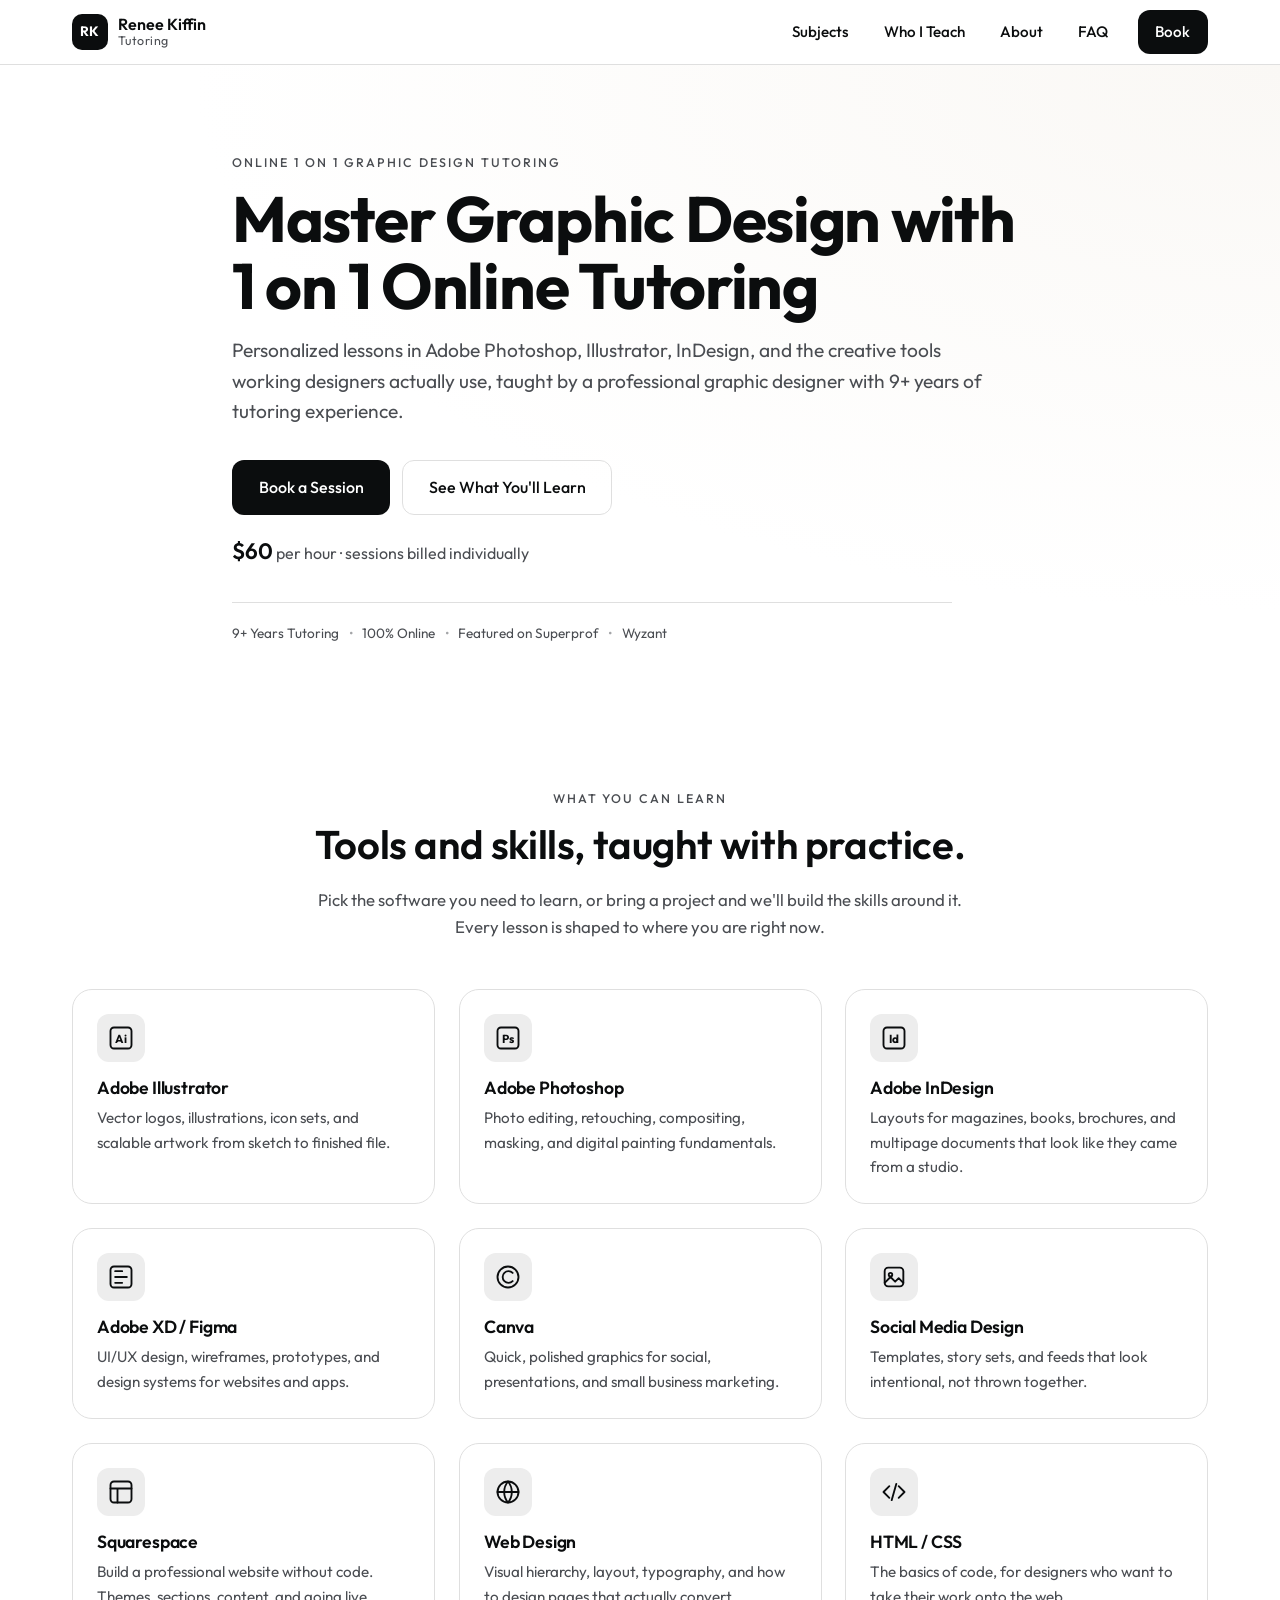
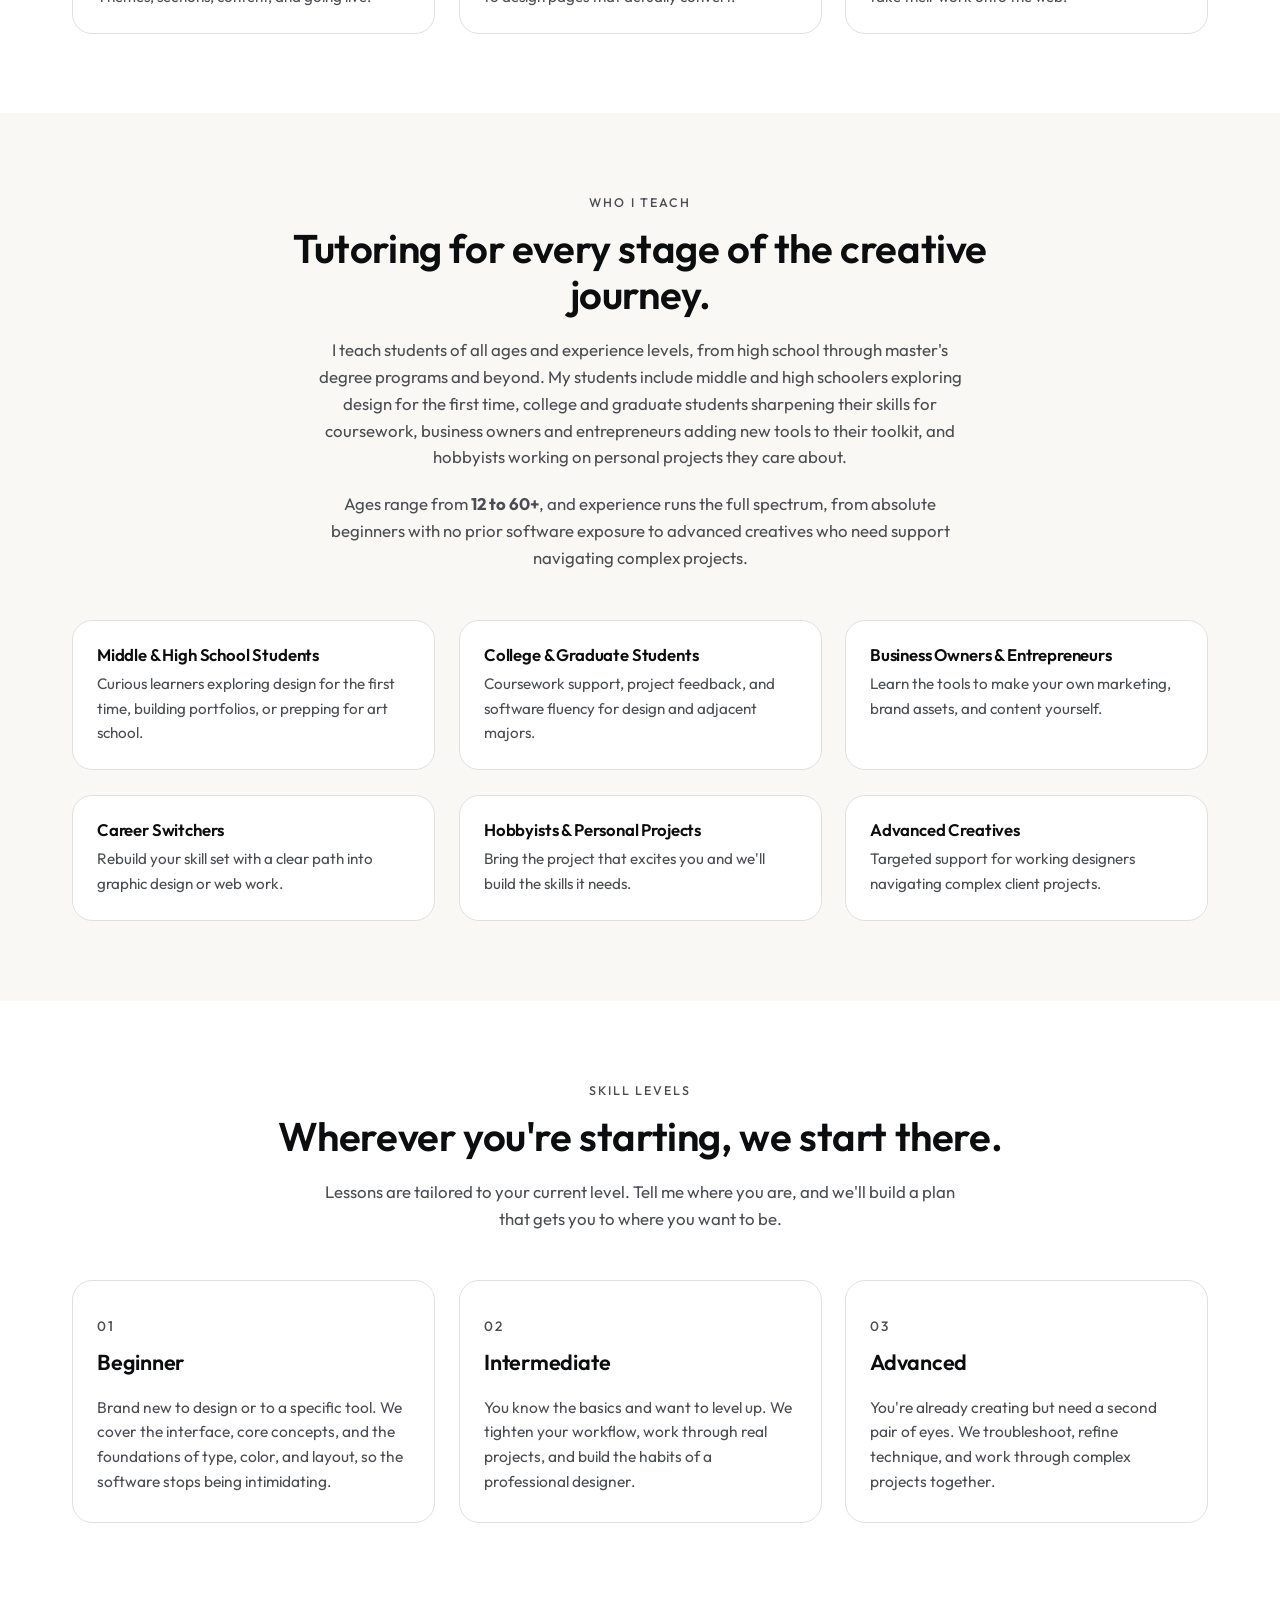
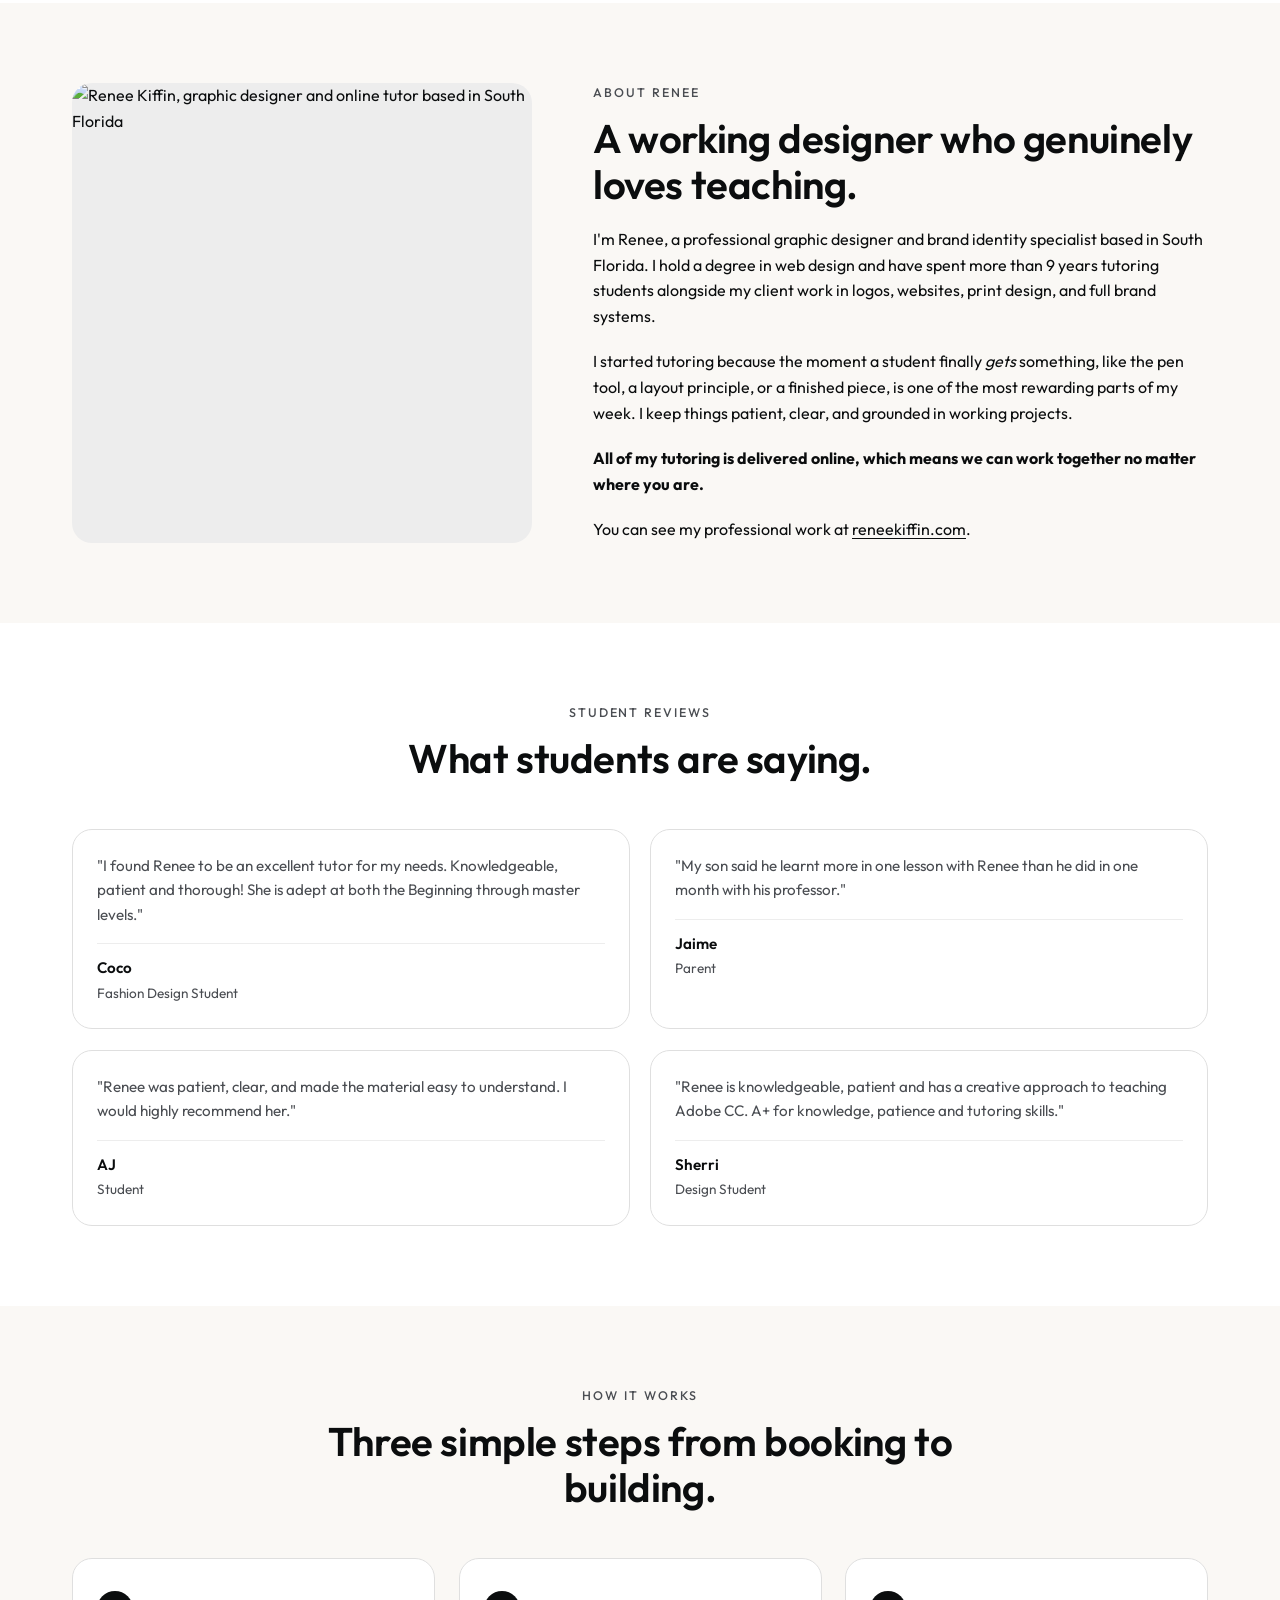
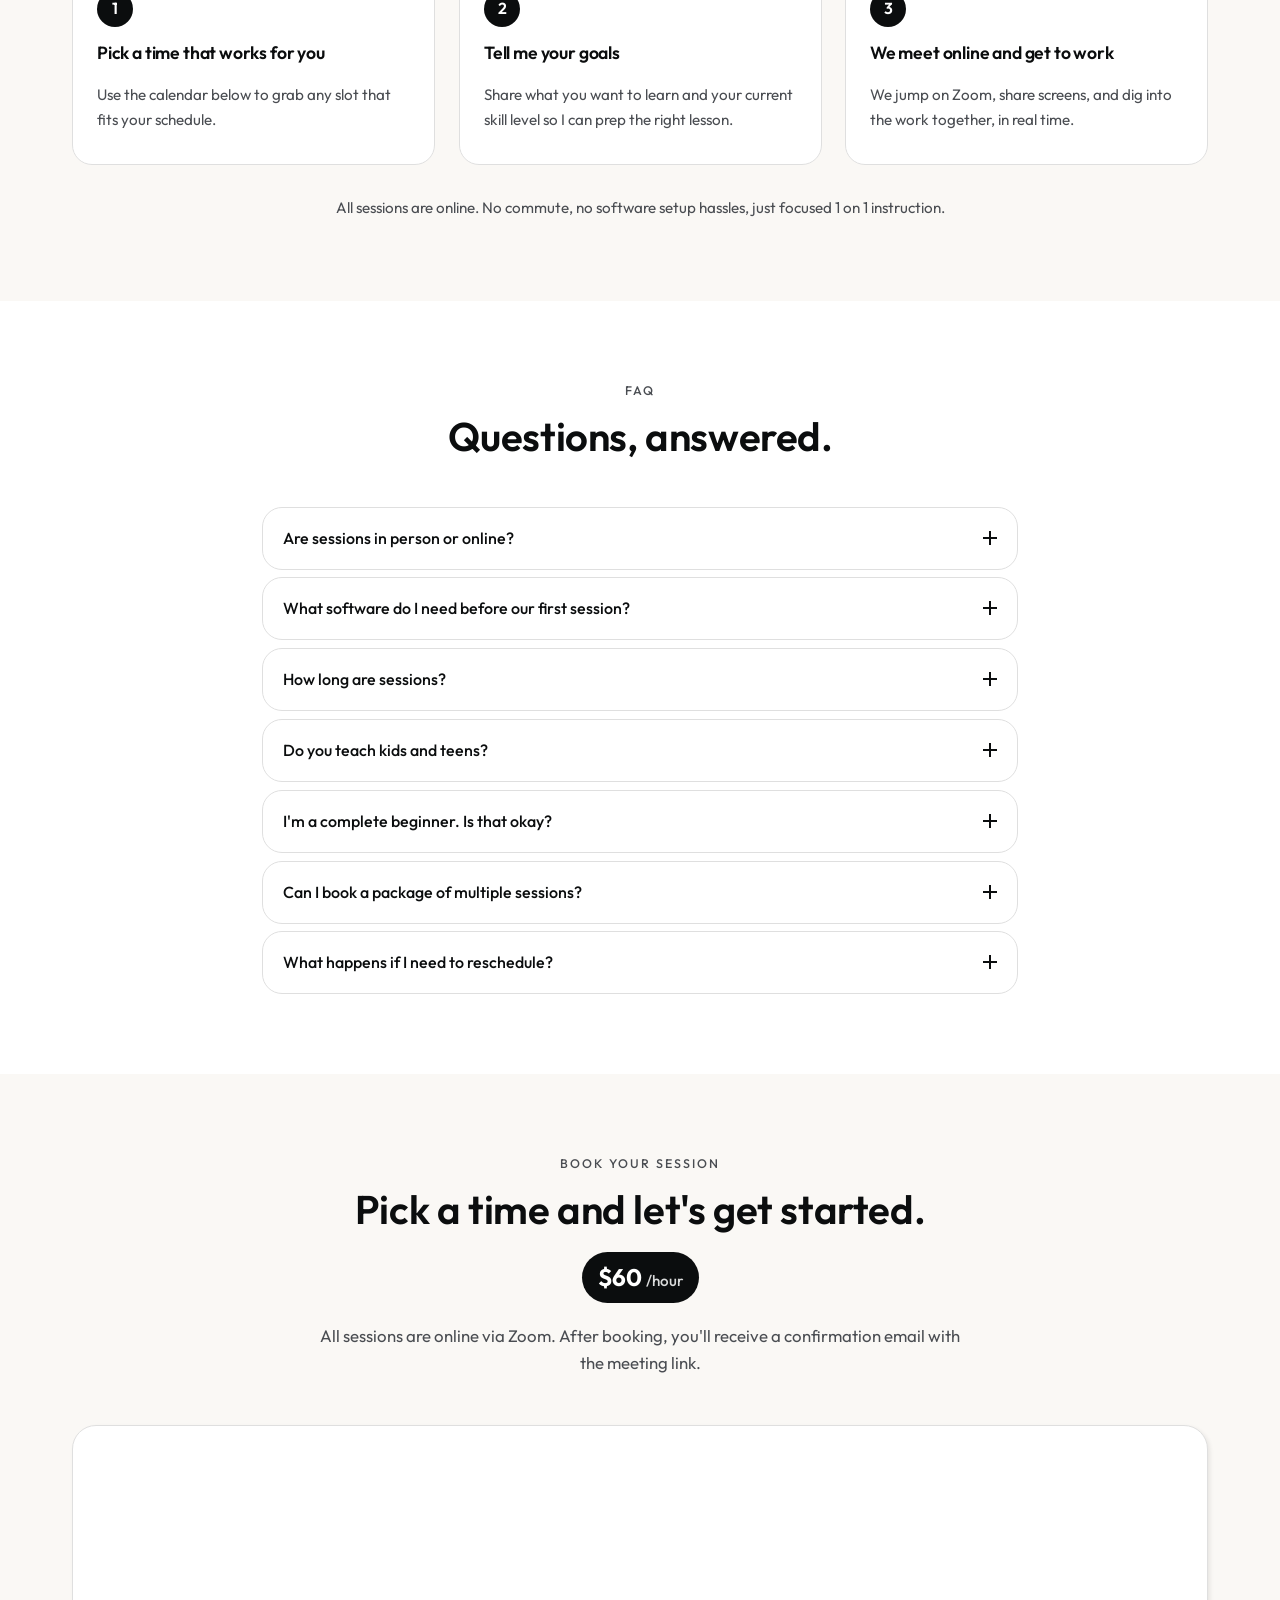
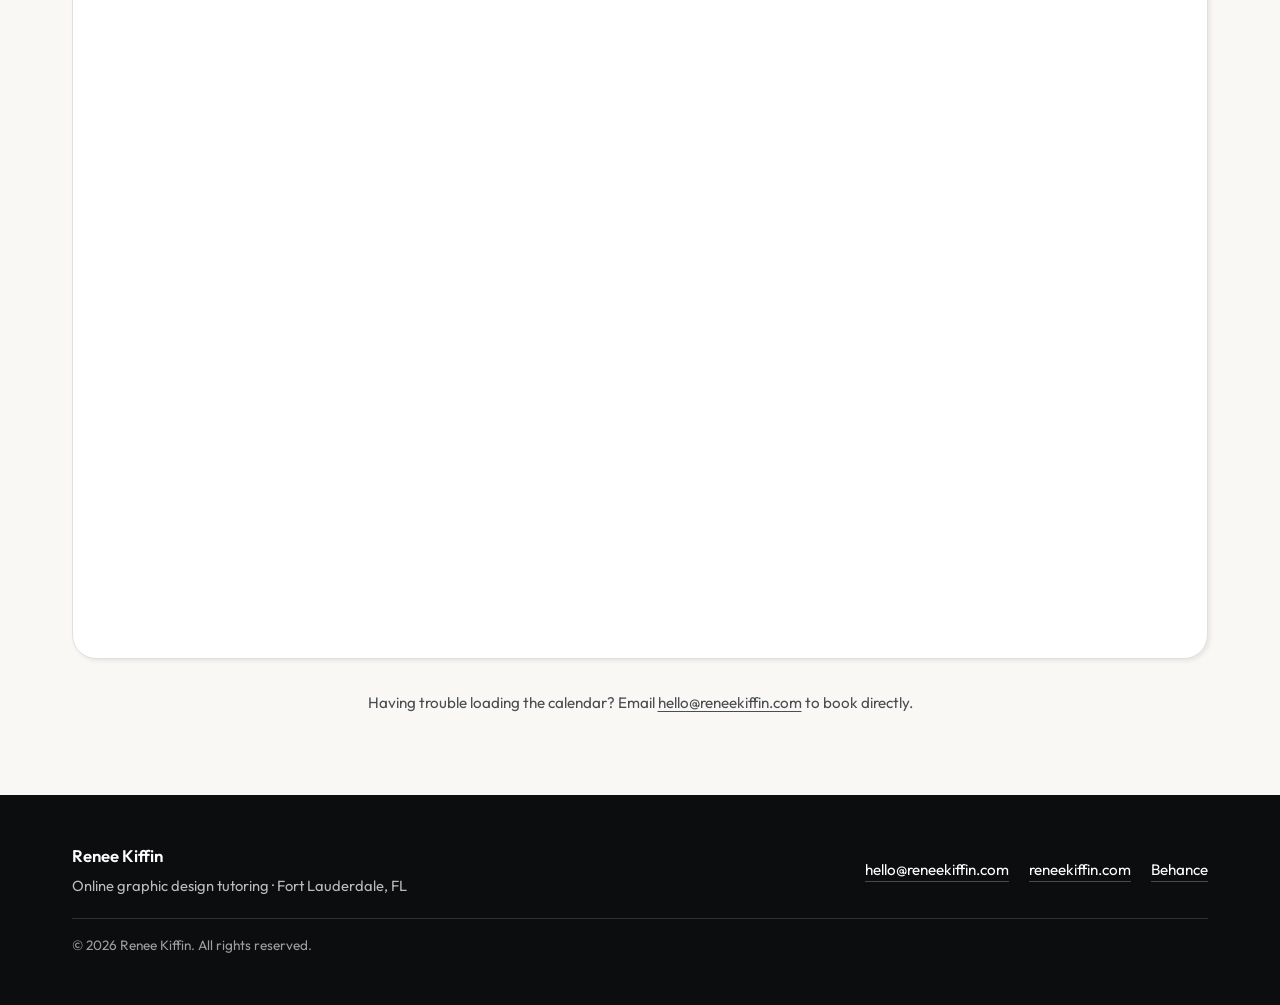
==== commit 5d9f17bd: "Use Ai/Ps/Id text icons for Adobe apps; rotate Canva C to open right https://claude.ai/code/session_" ====
--- a/index.html
+++ b/index.html
@@ -251,21 +251,21 @@
         <ul class="card-grid grid-3">
           <li class="card reveal">
             <span class="card-icon" aria-hidden="true">
-              <svg viewBox="0 0 24 24" width="28" height="28" fill="none" stroke="currentColor" stroke-width="1.6" stroke-linecap="round" stroke-linejoin="round"><rect x="3" y="3" width="18" height="18" rx="3"/><path d="M8 16V8h3a2.5 2.5 0 0 1 0 5H8"/><path d="M15 16v-4M15 9.5h.01"/></svg>
+              <svg viewBox="0 0 24 24" width="28" height="28" aria-hidden="true"><rect x="3" y="3" width="18" height="18" rx="3" fill="none" stroke="currentColor" stroke-width="1.6"/><text x="12" y="16.25" text-anchor="middle" font-family="Outfit, system-ui, sans-serif" font-size="10" font-weight="700" fill="currentColor">Ai</text></svg>
             </span>
             <h3>Adobe Illustrator</h3>
             <p>Vector logos, illustrations, icon sets, and scalable artwork from sketch to finished file.</p>
           </li>
           <li class="card reveal">
             <span class="card-icon" aria-hidden="true">
-              <svg viewBox="0 0 24 24" width="28" height="28" fill="none" stroke="currentColor" stroke-width="1.6" stroke-linecap="round" stroke-linejoin="round"><rect x="3" y="3" width="18" height="18" rx="3"/><path d="M8 16V8h3a2.5 2.5 0 0 1 0 5H8"/><path d="M15 16v-6h2.2a2 2 0 0 1 0 4H15"/></svg>
+              <svg viewBox="0 0 24 24" width="28" height="28" aria-hidden="true"><rect x="3" y="3" width="18" height="18" rx="3" fill="none" stroke="currentColor" stroke-width="1.6"/><text x="12" y="16.25" text-anchor="middle" font-family="Outfit, system-ui, sans-serif" font-size="10" font-weight="700" fill="currentColor">Ps</text></svg>
             </span>
             <h3>Adobe Photoshop</h3>
             <p>Photo editing, retouching, compositing, masking, and digital painting fundamentals.</p>
           </li>
           <li class="card reveal">
             <span class="card-icon" aria-hidden="true">
-              <svg viewBox="0 0 24 24" width="28" height="28" fill="none" stroke="currentColor" stroke-width="1.6" stroke-linecap="round" stroke-linejoin="round"><rect x="3" y="3" width="18" height="18" rx="3"/><path d="M9 8v8M14 16V8h2.2a2.5 2.5 0 0 1 0 5H14"/></svg>
+              <svg viewBox="0 0 24 24" width="28" height="28" aria-hidden="true"><rect x="3" y="3" width="18" height="18" rx="3" fill="none" stroke="currentColor" stroke-width="1.6"/><text x="12" y="16.25" text-anchor="middle" font-family="Outfit, system-ui, sans-serif" font-size="10" font-weight="700" fill="currentColor">Id</text></svg>
             </span>
             <h3>Adobe InDesign</h3>
             <p>Layouts for magazines, books, brochures, and multipage documents that look like they came from a studio.</p>
@@ -279,7 +279,7 @@
           </li>
           <li class="card reveal">
             <span class="card-icon" aria-hidden="true">
-              <svg viewBox="0 0 24 24" width="28" height="28" fill="none" stroke="currentColor" stroke-width="1.6" stroke-linecap="round" stroke-linejoin="round"><circle cx="12" cy="12" r="9"/><path d="M12 7a5 5 0 1 0 5 5"/></svg>
+              <svg viewBox="0 0 24 24" width="28" height="28" fill="none" stroke="currentColor" stroke-width="1.6" stroke-linecap="round" stroke-linejoin="round"><circle cx="12" cy="12" r="9"/><path d="M16 8.5 A 5 5 0 1 0 16 15.5"/></svg>
             </span>
             <h3>Canva</h3>
             <p>Quick, polished graphics for social, presentations, and small business marketing.</p>
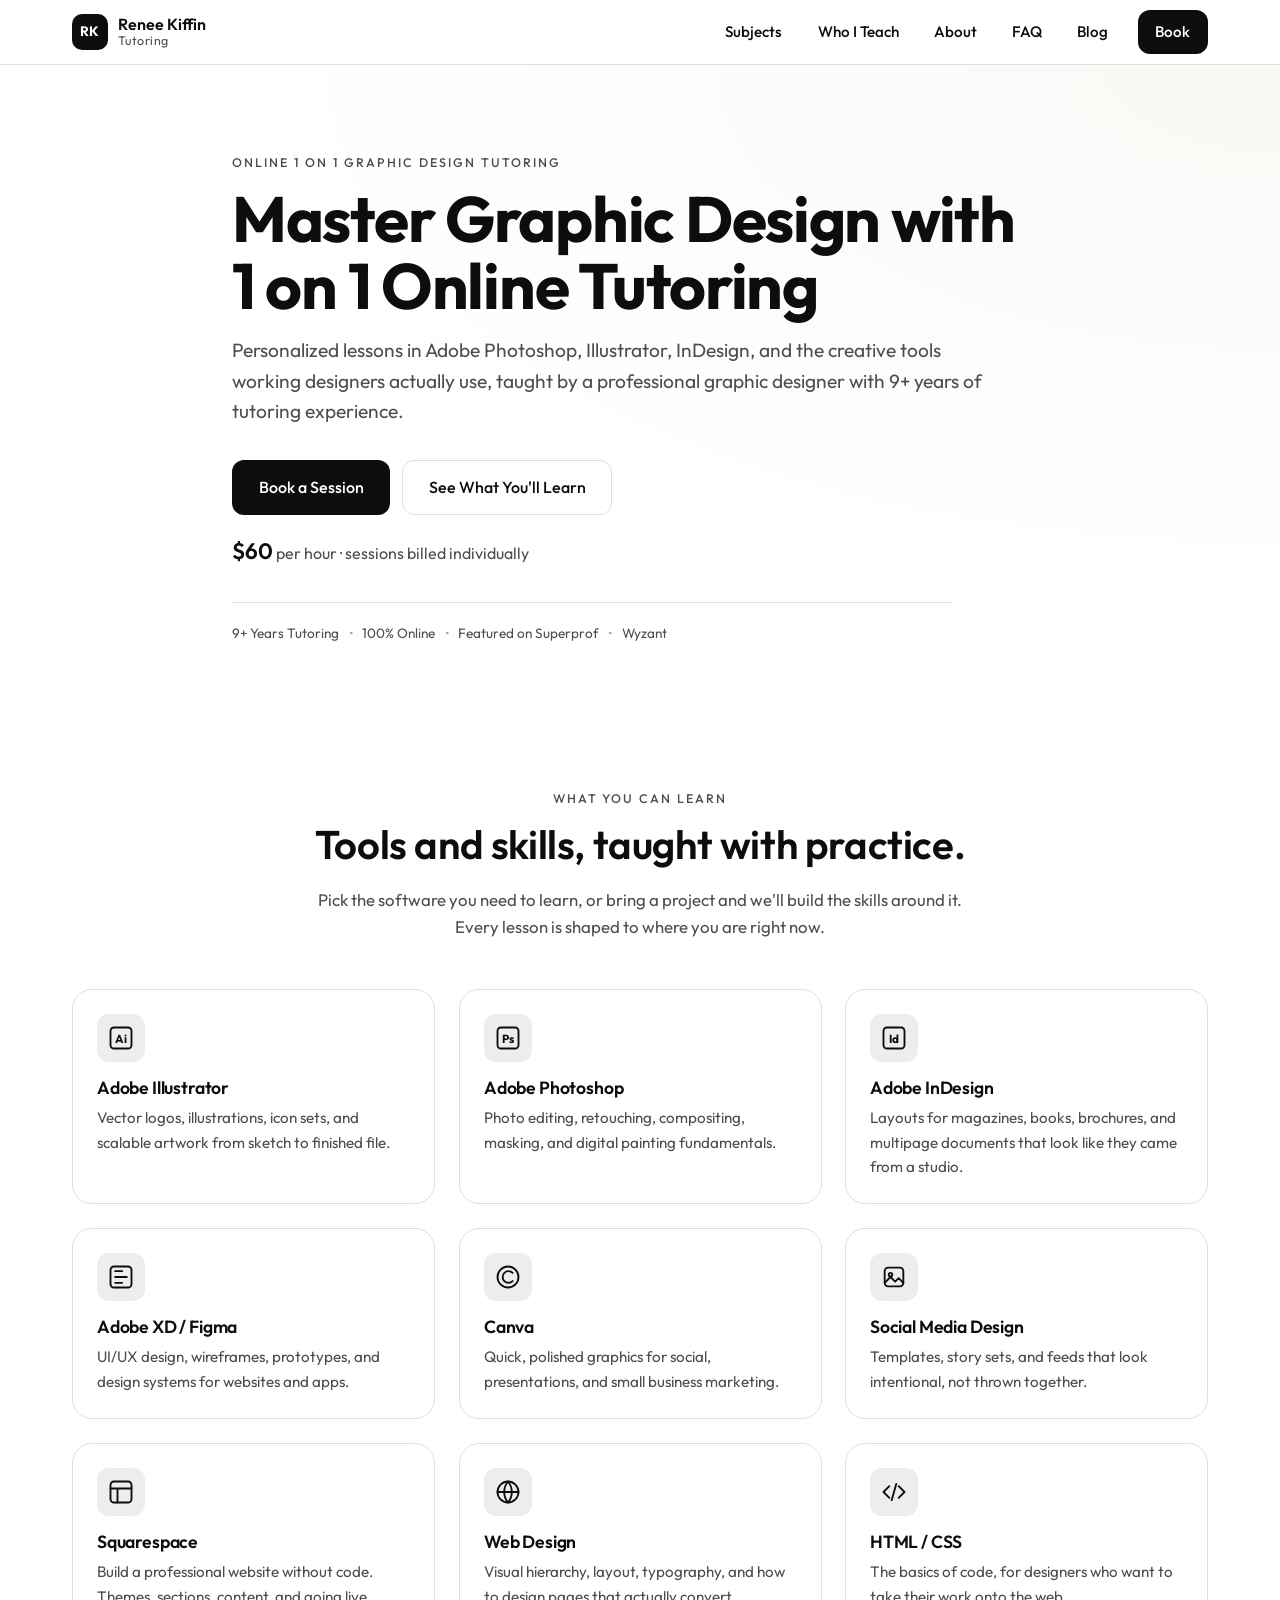
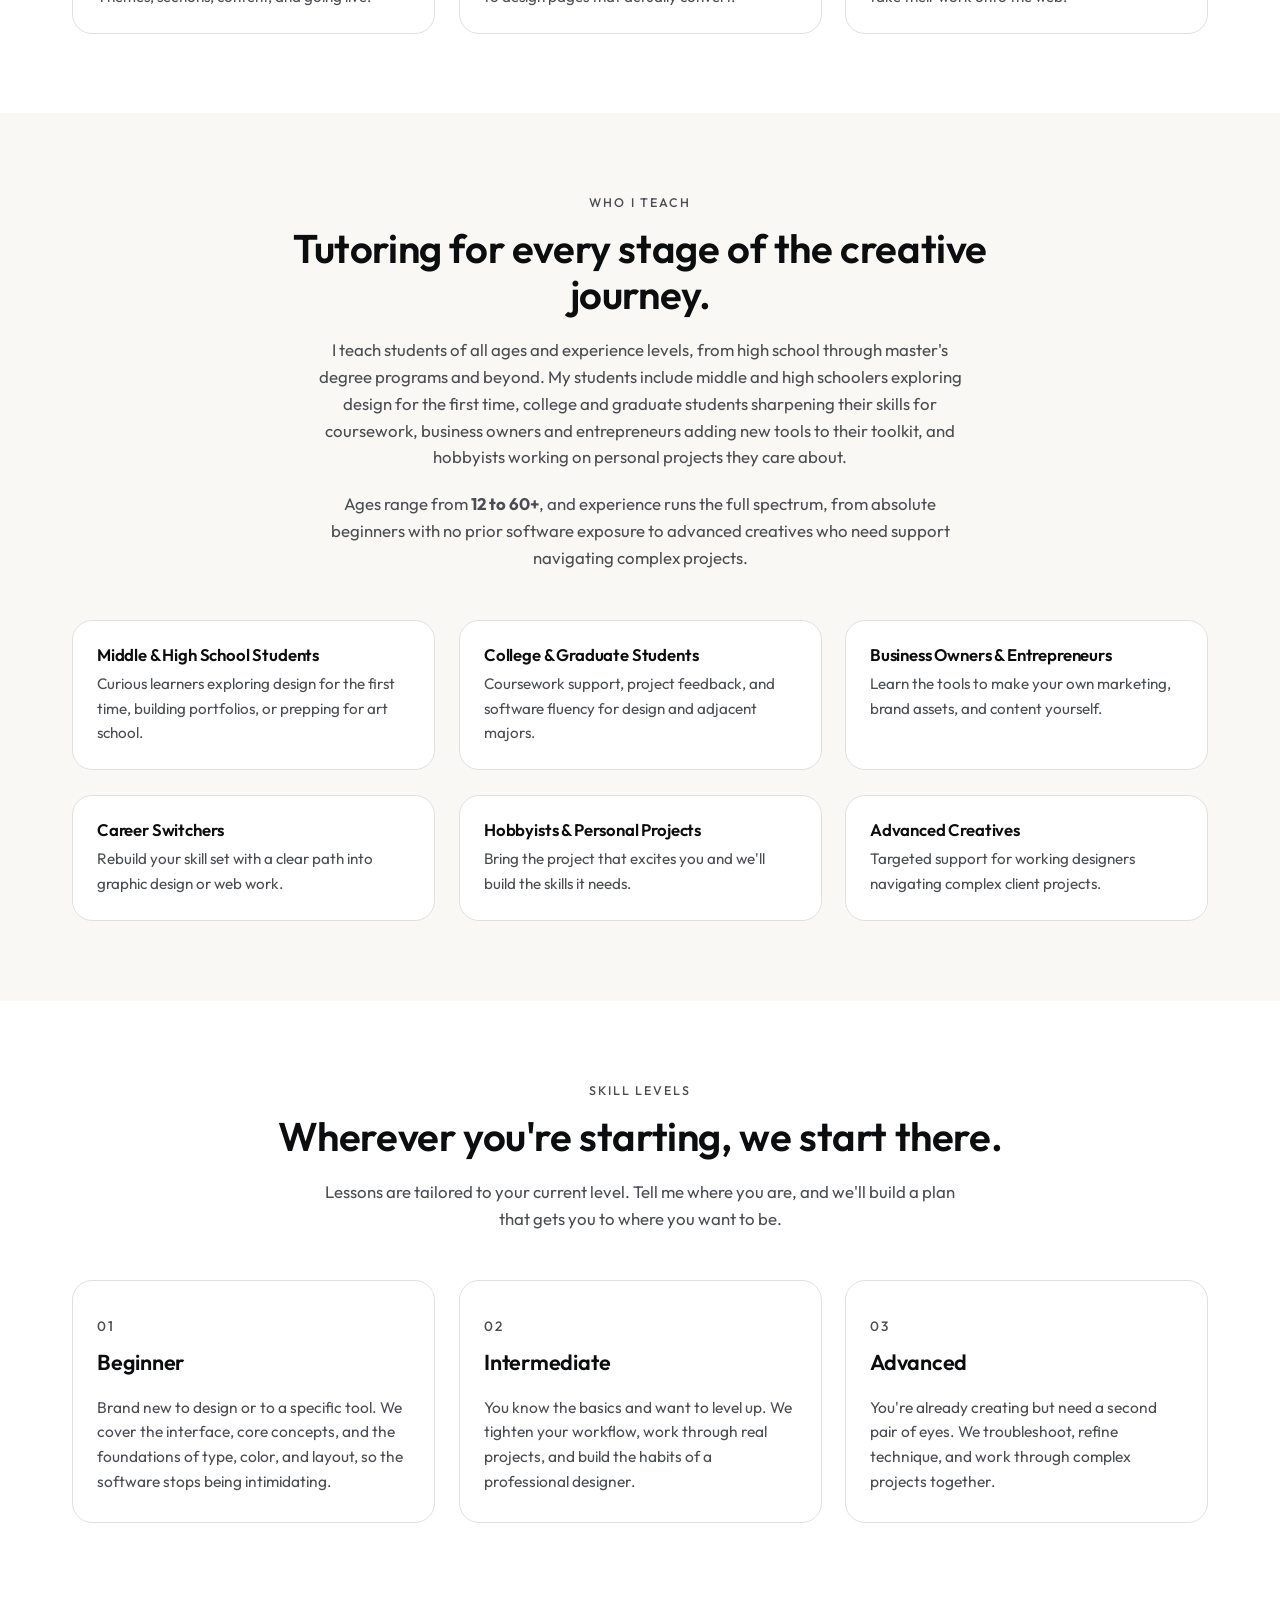
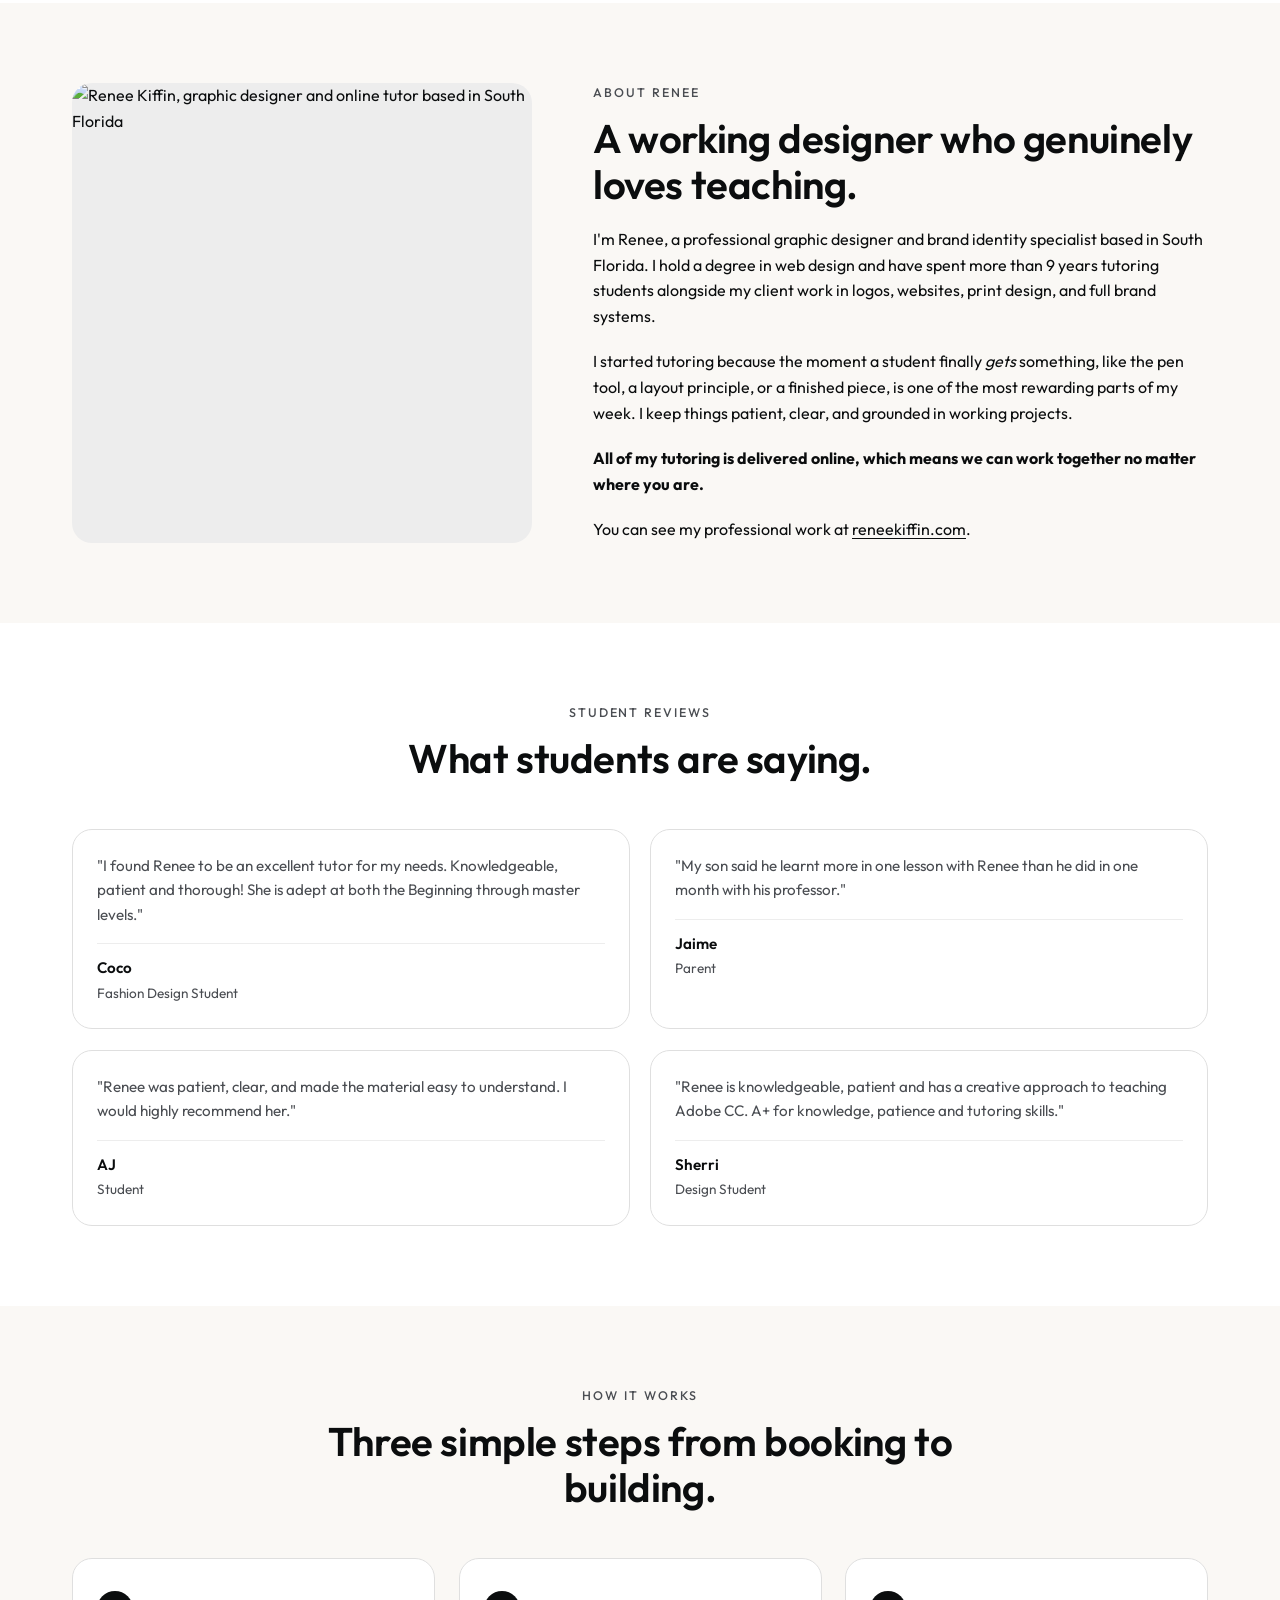
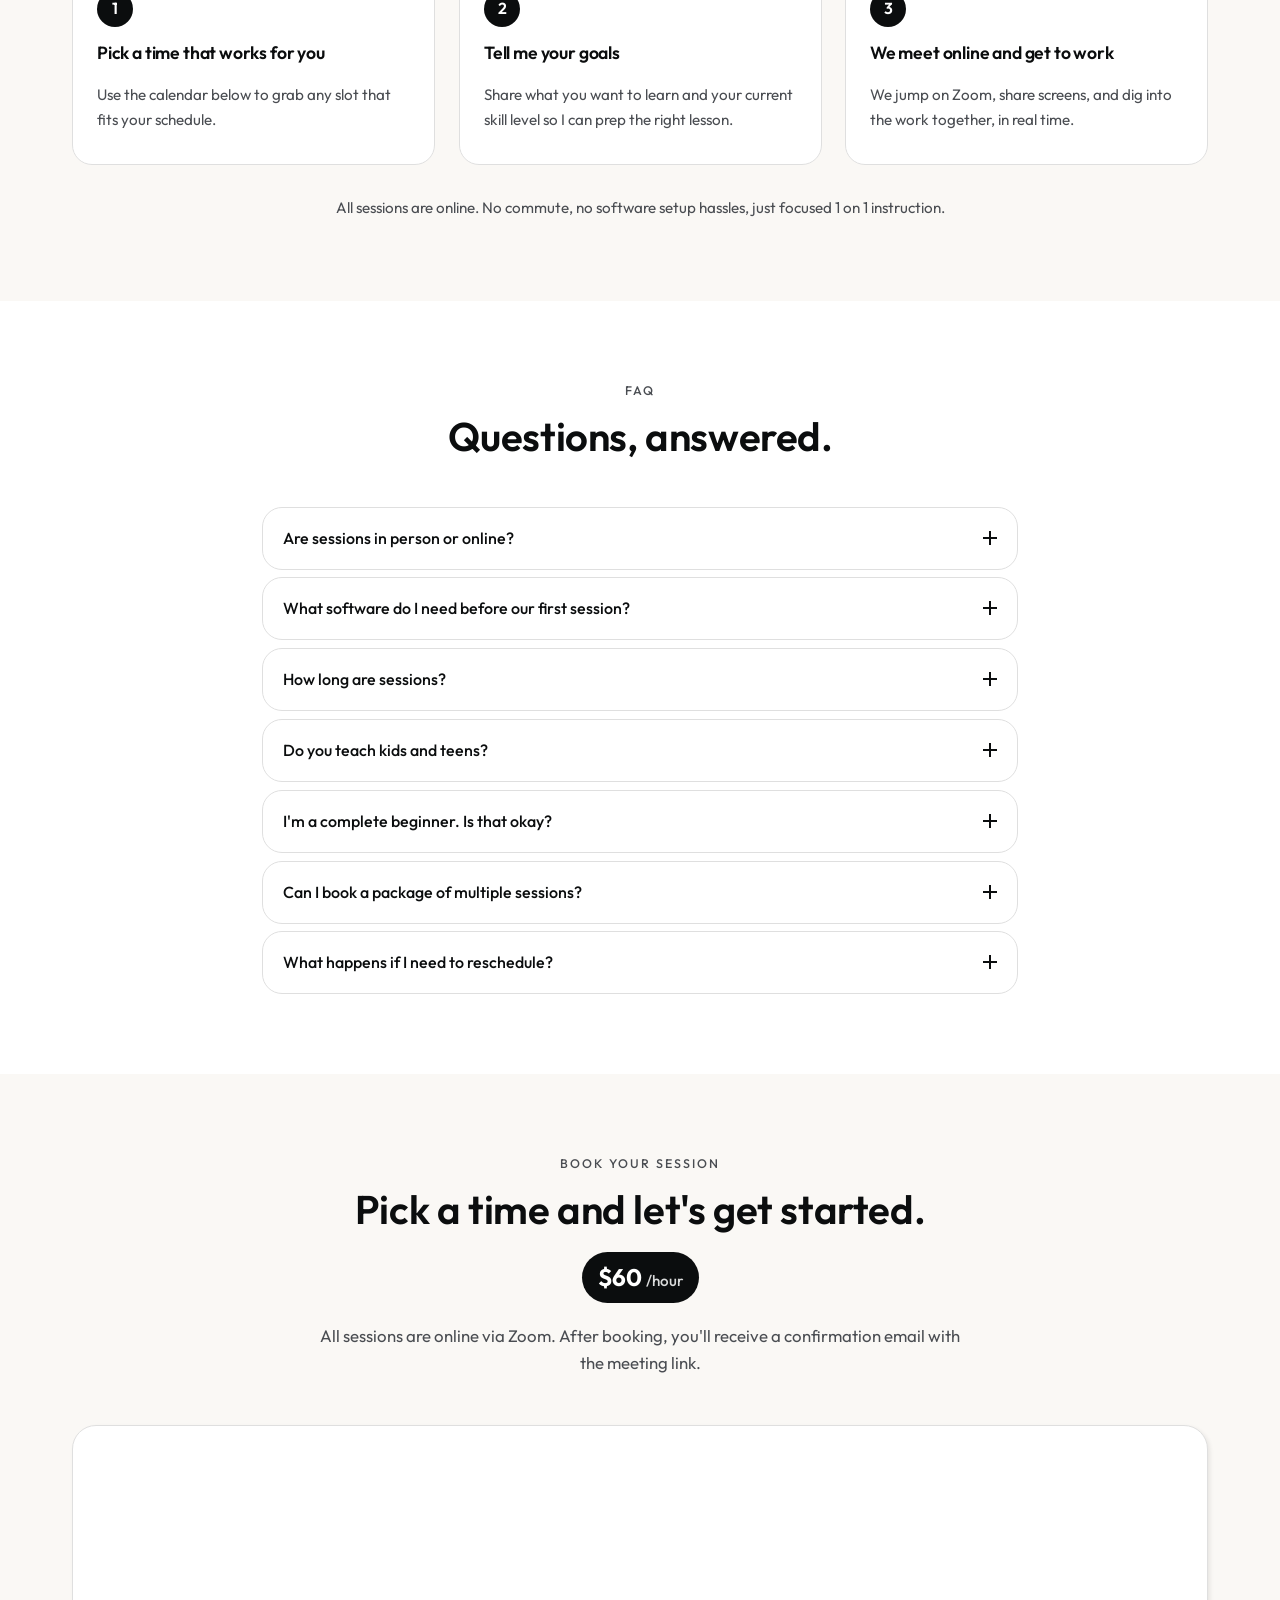
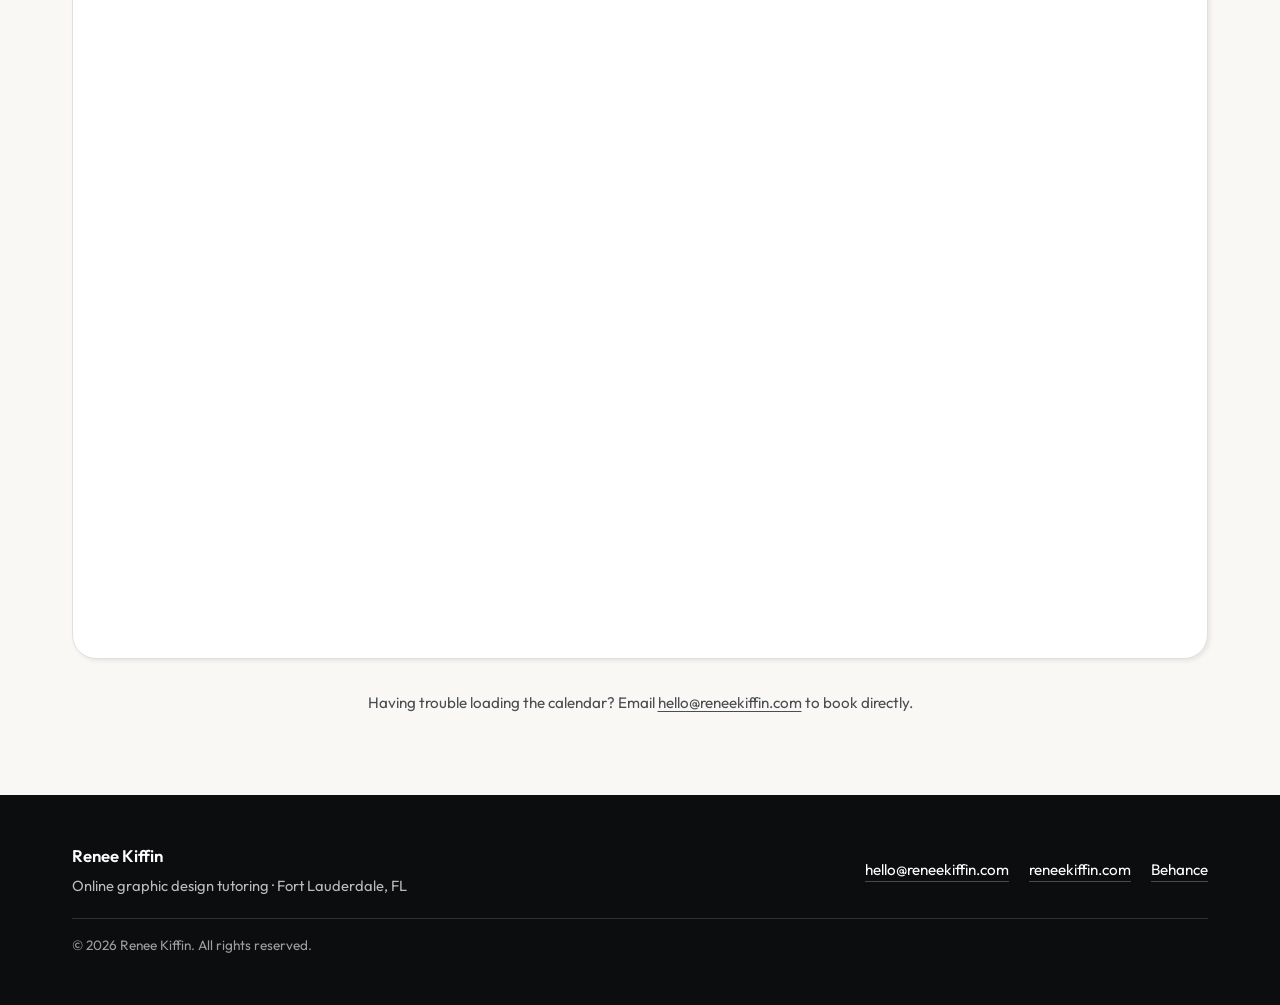
==== commit caba2cc0: "Add file-based blog system with free mockups resource post - Add /blog/index.html listing all posts " ====
--- a/index.html
+++ b/index.html
@@ -7,7 +7,7 @@
   <!-- ===== PRIMARY SEO ===== -->
   <title>Online Graphic Design Tutoring with Renee Kiffin | Adobe, Web Design &amp; More</title>
   <meta name="description" content="1 on 1 online graphic design tutoring with Renee Kiffin, a South Florida graphic designer. Learn Adobe Photoshop, Illustrator, InDesign, Figma, Canva, and social media design. All ages and skill levels welcome, from high school through master's. $60/hour. Book online.">
-  <meta name="keywords" content="online graphic design tutor, Adobe Photoshop tutor online, Adobe Illustrator tutor online, InDesign tutor, Figma tutor, Adobe XD tutor, Canva tutor, social media design tutor, brand design tutor, graphic design lessons online, graphic design tutor for high school students, graphic design tutor for college students, graphic design tutor for beginners, South Florida design tutor, Fort Lauderdale graphic design tutor">
+  <meta name="keywords" content="online graphic design tutor, Adobe Photoshop tutor online, Adobe Illustrator tutor online, InDesign tutor, Figma tutor, Adobe XD tutor, Canva tutor, social media design tutor, brand design tutor, graphic design lessons online, graphic design tutor for high school students, graphic design tutor for college students, graphic design tutor for beginners, South Florida design tutor, Fort Lauderdale graphic design tutor, graphic design tutor Coral Gables, graphic design tutor Coconut Grove, graphic design tutor Pinecrest, graphic design tutor Boca Raton, graphic design tutor Weston, graphic design tutor Naples FL, graphic design tutor Aventura, graphic design tutor Bethesda MD, graphic design tutor McLean VA, graphic design tutor Cambridge MA, graphic design tutor Newton MA, graphic design tutor Princeton NJ, graphic design tutor Greenwich CT, graphic design tutor Manhattan NY, graphic design tutor Palo Alto, graphic design tutor Evanston IL, graphic design tutor Washington DC">
   <meta name="author" content="Renee Kiffin">
   <meta name="robots" content="index, follow">
   <link rel="canonical" href="https://YOUR-DOMAIN.com/">
@@ -57,10 +57,27 @@
       "addressRegion": "FL",
       "addressCountry": "US"
     },
-    "areaServed": {
-      "@type": "Place",
-      "name": "Worldwide (online)"
-    },
+    "areaServed": [
+      { "@type": "Place", "name": "Worldwide (online)" },
+      { "@type": "Place", "name": "Coral Gables, FL" },
+      { "@type": "Place", "name": "Coconut Grove, FL" },
+      { "@type": "Place", "name": "Pinecrest, FL" },
+      { "@type": "Place", "name": "Fort Lauderdale, FL" },
+      { "@type": "Place", "name": "Boca Raton, FL" },
+      { "@type": "Place", "name": "Weston, FL" },
+      { "@type": "Place", "name": "Naples, FL" },
+      { "@type": "Place", "name": "Aventura, FL" },
+      { "@type": "Place", "name": "Foggy Bottom, Washington, DC" },
+      { "@type": "Place", "name": "Bethesda, MD" },
+      { "@type": "Place", "name": "McLean, VA" },
+      { "@type": "Place", "name": "Cambridge, MA" },
+      { "@type": "Place", "name": "Newton, MA" },
+      { "@type": "Place", "name": "Princeton, NJ" },
+      { "@type": "Place", "name": "Greenwich, CT" },
+      { "@type": "Place", "name": "Manhattan, NY" },
+      { "@type": "Place", "name": "Palo Alto, CA" },
+      { "@type": "Place", "name": "Evanston, IL" }
+    ],
     "founder": {
       "@type": "Person",
       "name": "Renee Kiffin",
@@ -90,10 +107,27 @@
       "name": "Renee Kiffin",
       "url": "https://reneekiffin.com"
     },
-    "areaServed": {
-      "@type": "Place",
-      "name": "Worldwide (online)"
-    },
+    "areaServed": [
+      { "@type": "Place", "name": "Worldwide (online)" },
+      { "@type": "Place", "name": "Coral Gables, FL" },
+      { "@type": "Place", "name": "Coconut Grove, FL" },
+      { "@type": "Place", "name": "Pinecrest, FL" },
+      { "@type": "Place", "name": "Fort Lauderdale, FL" },
+      { "@type": "Place", "name": "Boca Raton, FL" },
+      { "@type": "Place", "name": "Weston, FL" },
+      { "@type": "Place", "name": "Naples, FL" },
+      { "@type": "Place", "name": "Aventura, FL" },
+      { "@type": "Place", "name": "Foggy Bottom, Washington, DC" },
+      { "@type": "Place", "name": "Bethesda, MD" },
+      { "@type": "Place", "name": "McLean, VA" },
+      { "@type": "Place", "name": "Cambridge, MA" },
+      { "@type": "Place", "name": "Newton, MA" },
+      { "@type": "Place", "name": "Princeton, NJ" },
+      { "@type": "Place", "name": "Greenwich, CT" },
+      { "@type": "Place", "name": "Manhattan, NY" },
+      { "@type": "Place", "name": "Palo Alto, CA" },
+      { "@type": "Place", "name": "Evanston, IL" }
+    ],
     "audience": {
       "@type": "Audience",
       "audienceType": "Students and creatives ages 12 to 60+",
@@ -208,6 +242,7 @@
           <li><a href="#who">Who I Teach</a></li>
           <li><a href="#about">About</a></li>
           <li><a href="#faq">FAQ</a></li>
+          <li><a href="blog/">Blog</a></li>
           <li><a class="nav-cta" href="#book">Book</a></li>
         </ul>
       </nav>
--- a/styles.css
+++ b/styles.css
@@ -894,3 +894,135 @@
     transform: none !important;
   }
 }
+
+/* =====================================================
+   16. BLOG
+   ===================================================== */
+
+.blog-hero { padding-top: 5rem; padding-bottom: 3rem; }
+.blog-hero h1 {
+  font-size: clamp(2rem, 5vw, 3rem);
+  line-height: 1.15;
+  margin: 0.5rem 0 1rem;
+}
+
+/* Post list (blog index) */
+.post-list {
+  list-style: none;
+  margin: 0;
+  padding: 0;
+  display: grid;
+  gap: 1.5rem;
+}
+
+.post-card {
+  background: var(--color-bg);
+  border: 1px solid var(--color-border);
+  border-radius: var(--radius-card);
+  padding: 1.75rem;
+  transition: transform 0.2s ease, box-shadow 0.2s ease;
+}
+
+.post-card:hover {
+  transform: translateY(-2px);
+  box-shadow: 0 4px 18px rgba(0,0,0,0.06);
+}
+
+.post-card h2 {
+  font-size: 1.5rem;
+  line-height: 1.25;
+  margin: 0.4rem 0 0.75rem;
+}
+
+.post-card h2 a {
+  color: var(--color-primary);
+  text-decoration: none;
+}
+
+.post-card h2 a:hover { text-decoration: underline; }
+
+.post-meta {
+  font-size: 0.875rem;
+  color: #555;
+  margin: 0;
+  text-transform: uppercase;
+  letter-spacing: 0.06em;
+}
+
+.post-link {
+  display: inline-block;
+  margin-top: 0.5rem;
+  font-weight: 600;
+  text-decoration: none;
+  color: var(--color-primary);
+  border-bottom: 1px solid currentColor;
+}
+
+.post-link:hover { opacity: 0.7; }
+
+/* Article (individual post) */
+.post-article { padding: 4rem 0 5rem; }
+
+.post-container { max-width: 720px; }
+
+.post-header { margin-bottom: 2.5rem; }
+
+.post-header .eyebrow a {
+  color: inherit;
+  text-decoration: none;
+  border-bottom: 1px solid transparent;
+}
+
+.post-header .eyebrow a:hover { border-bottom-color: currentColor; }
+
+.post-header h1 {
+  font-size: clamp(1.75rem, 4.5vw, 2.5rem);
+  line-height: 1.2;
+  margin: 0.5rem 0 1rem;
+}
+
+.post-prose { font-size: 1.0625rem; line-height: 1.7; color: var(--color-primary); }
+
+.post-prose h2 {
+  font-size: 1.5rem;
+  line-height: 1.3;
+  margin: 2.25rem 0 0.75rem;
+}
+
+.post-prose h3 {
+  font-size: 1.15rem;
+  line-height: 1.35;
+  margin: 1.75rem 0 0.5rem;
+}
+
+.post-prose p { margin: 0 0 1rem; }
+
+.post-prose ul,
+.post-prose ol {
+  margin: 0 0 1.25rem 1.25rem;
+  padding: 0;
+}
+
+.post-prose li { margin-bottom: 0.5rem; }
+
+.post-prose a {
+  color: var(--color-primary);
+  text-decoration: underline;
+  text-underline-offset: 3px;
+  text-decoration-thickness: 1px;
+}
+
+.post-prose a:hover { text-decoration-thickness: 2px; }
+
+.post-prose strong { font-weight: 600; }
+
+.post-footer {
+  margin-top: 3rem;
+  padding-top: 1.5rem;
+  border-top: 1px solid var(--color-border);
+}
+
+@media (min-width: 768px) {
+  .post-card { padding: 2rem 2.25rem; }
+  .post-card h2 { font-size: 1.65rem; }
+}
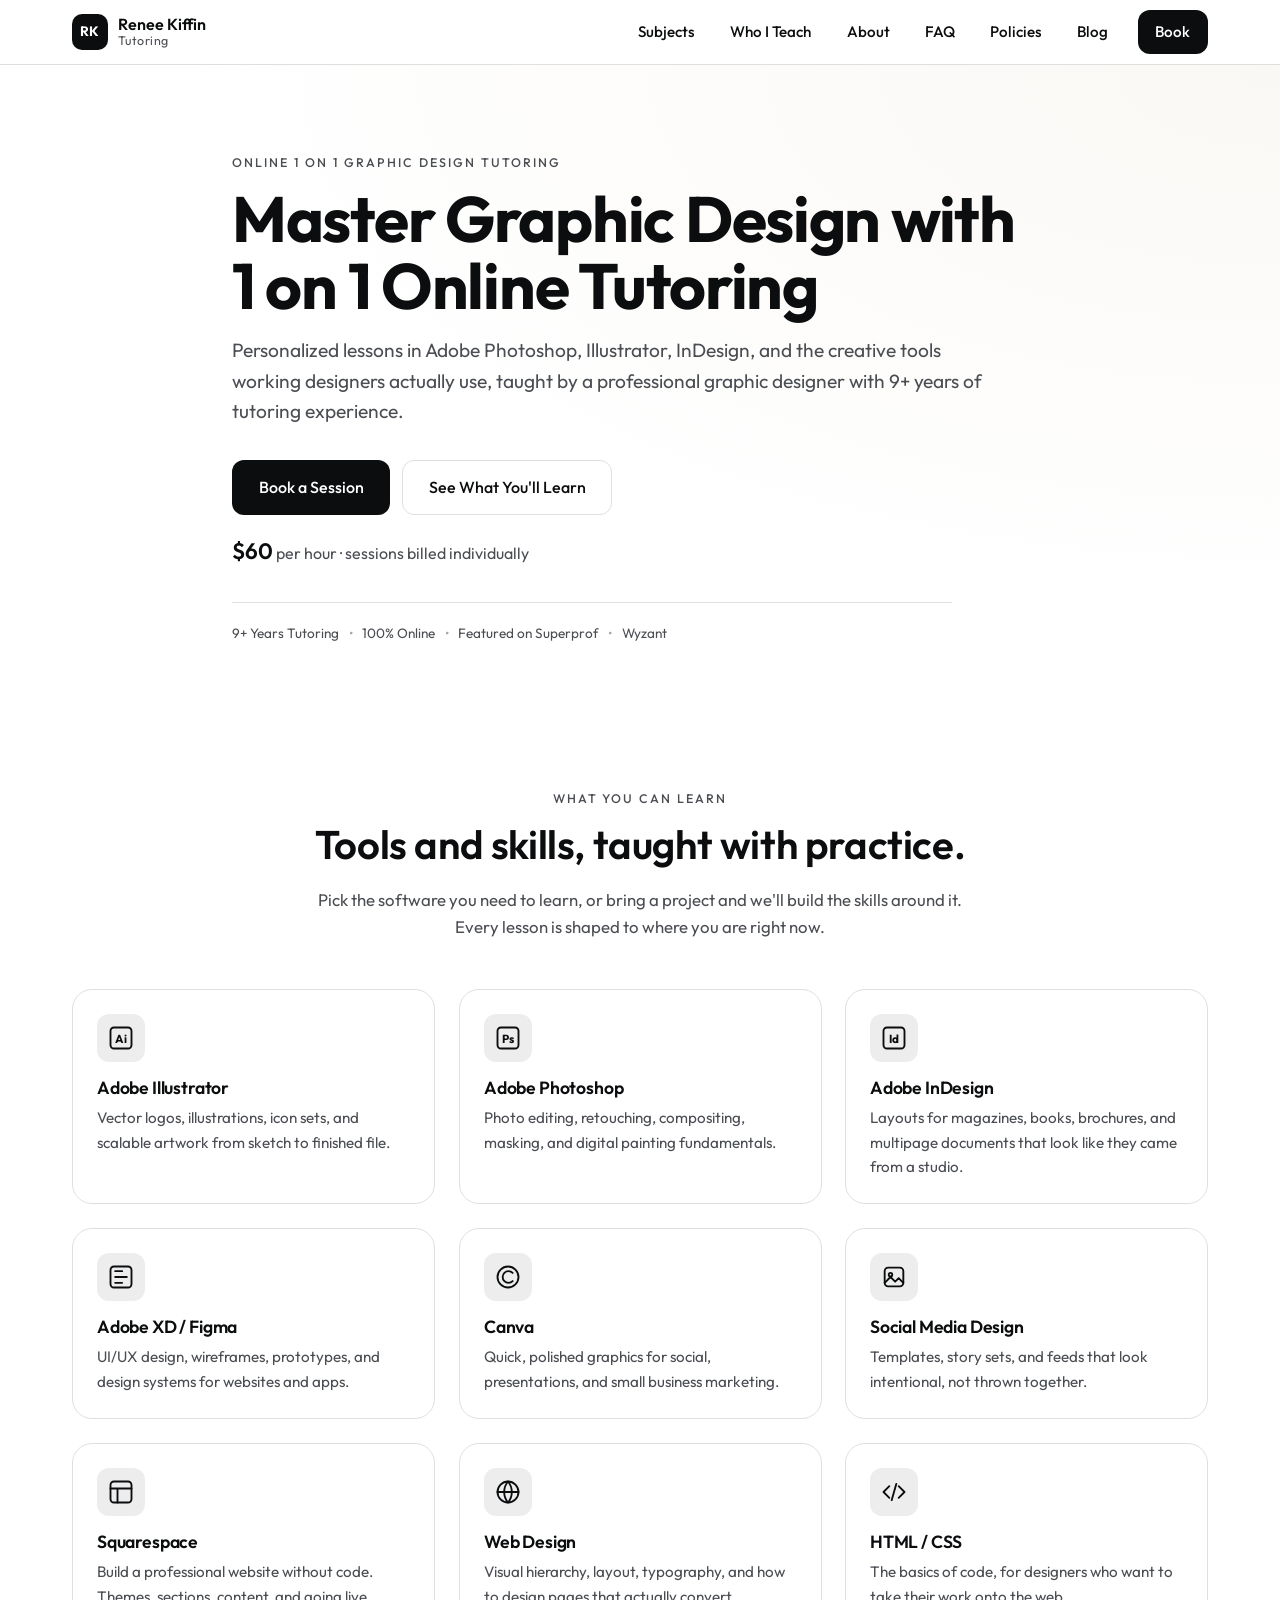
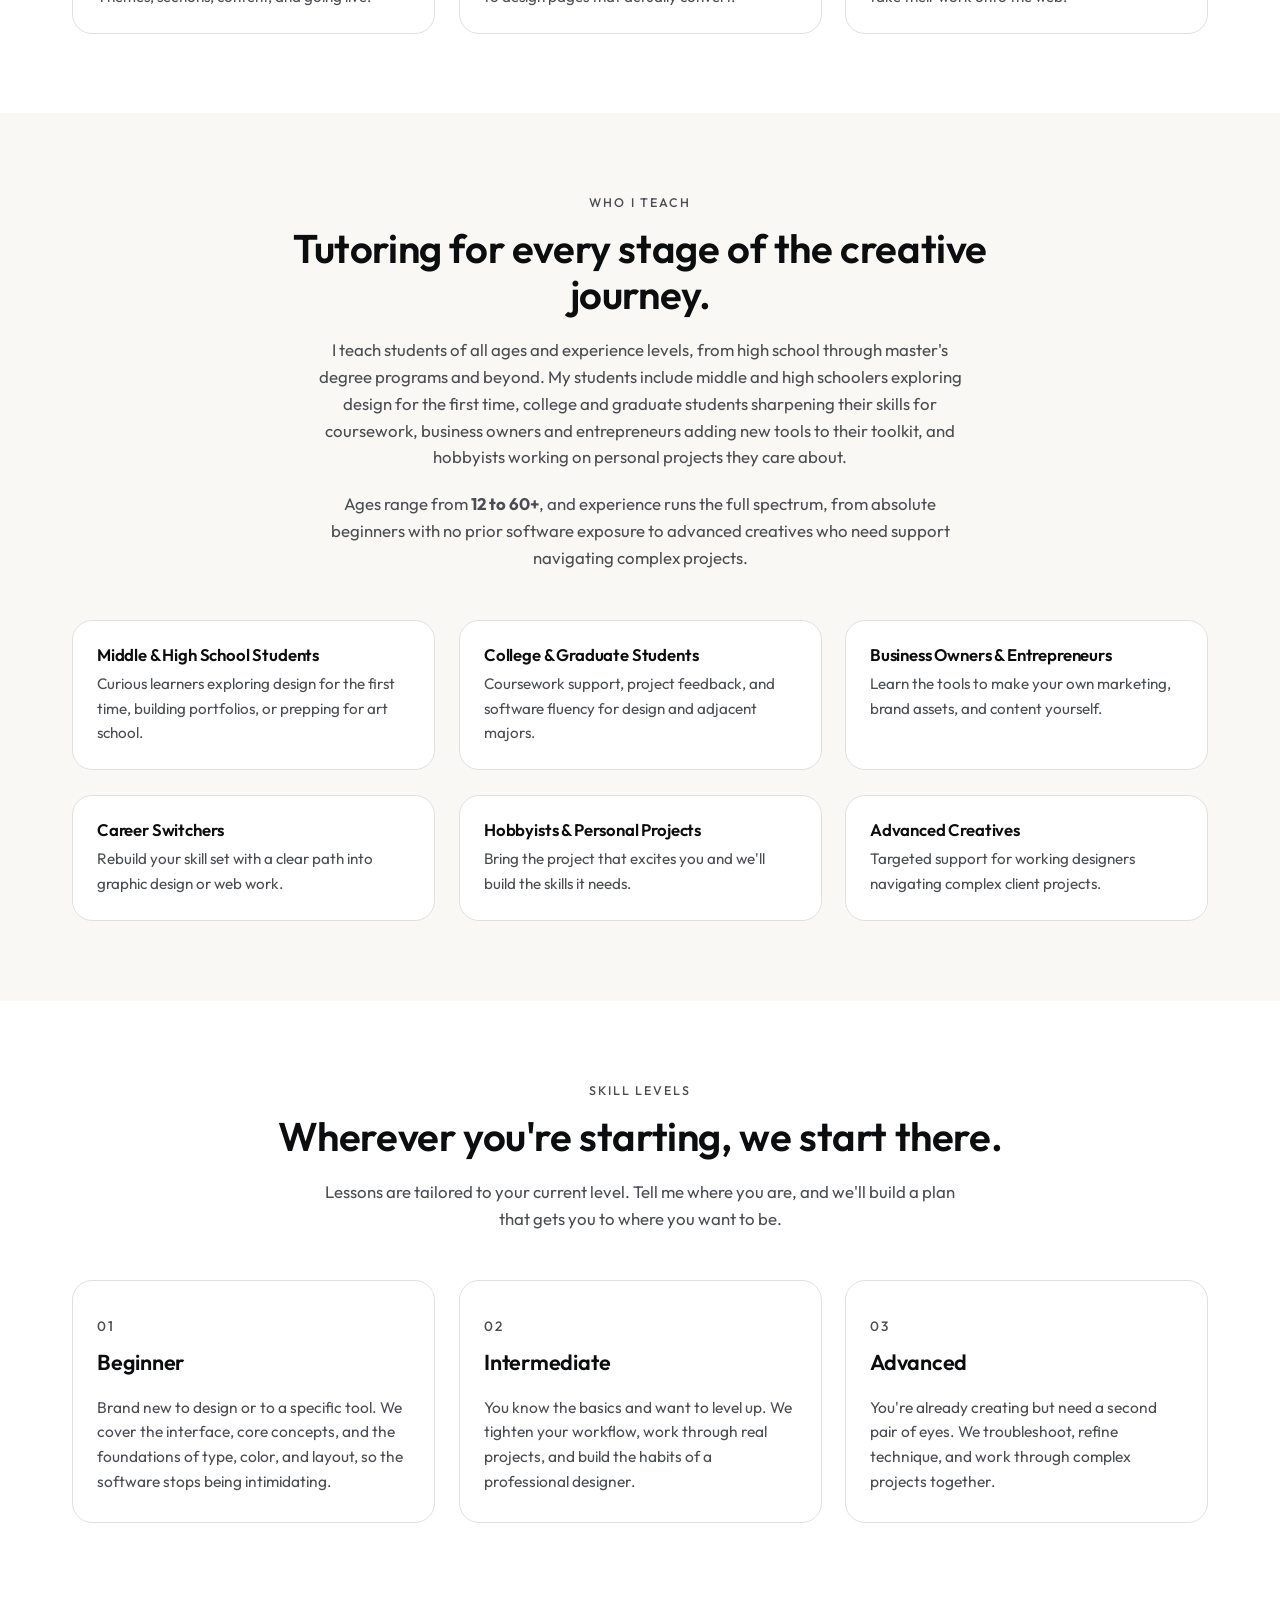
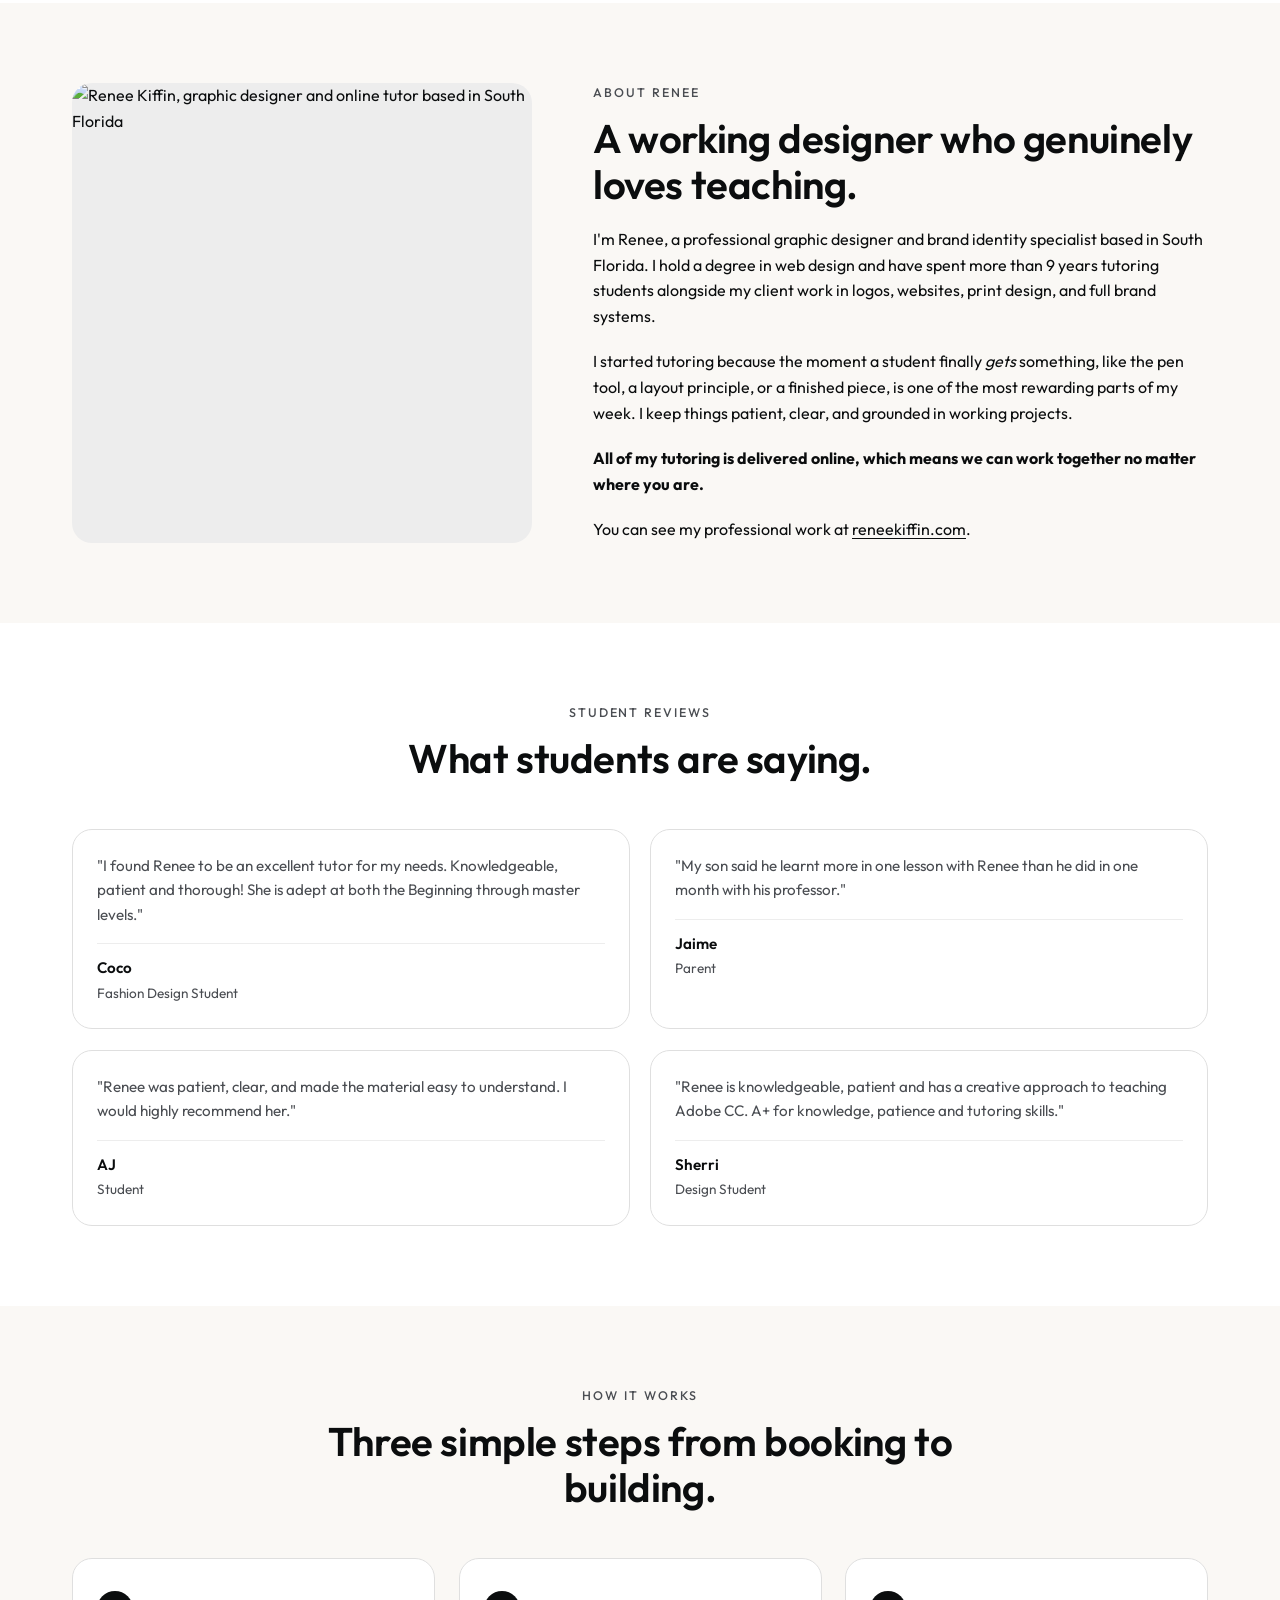
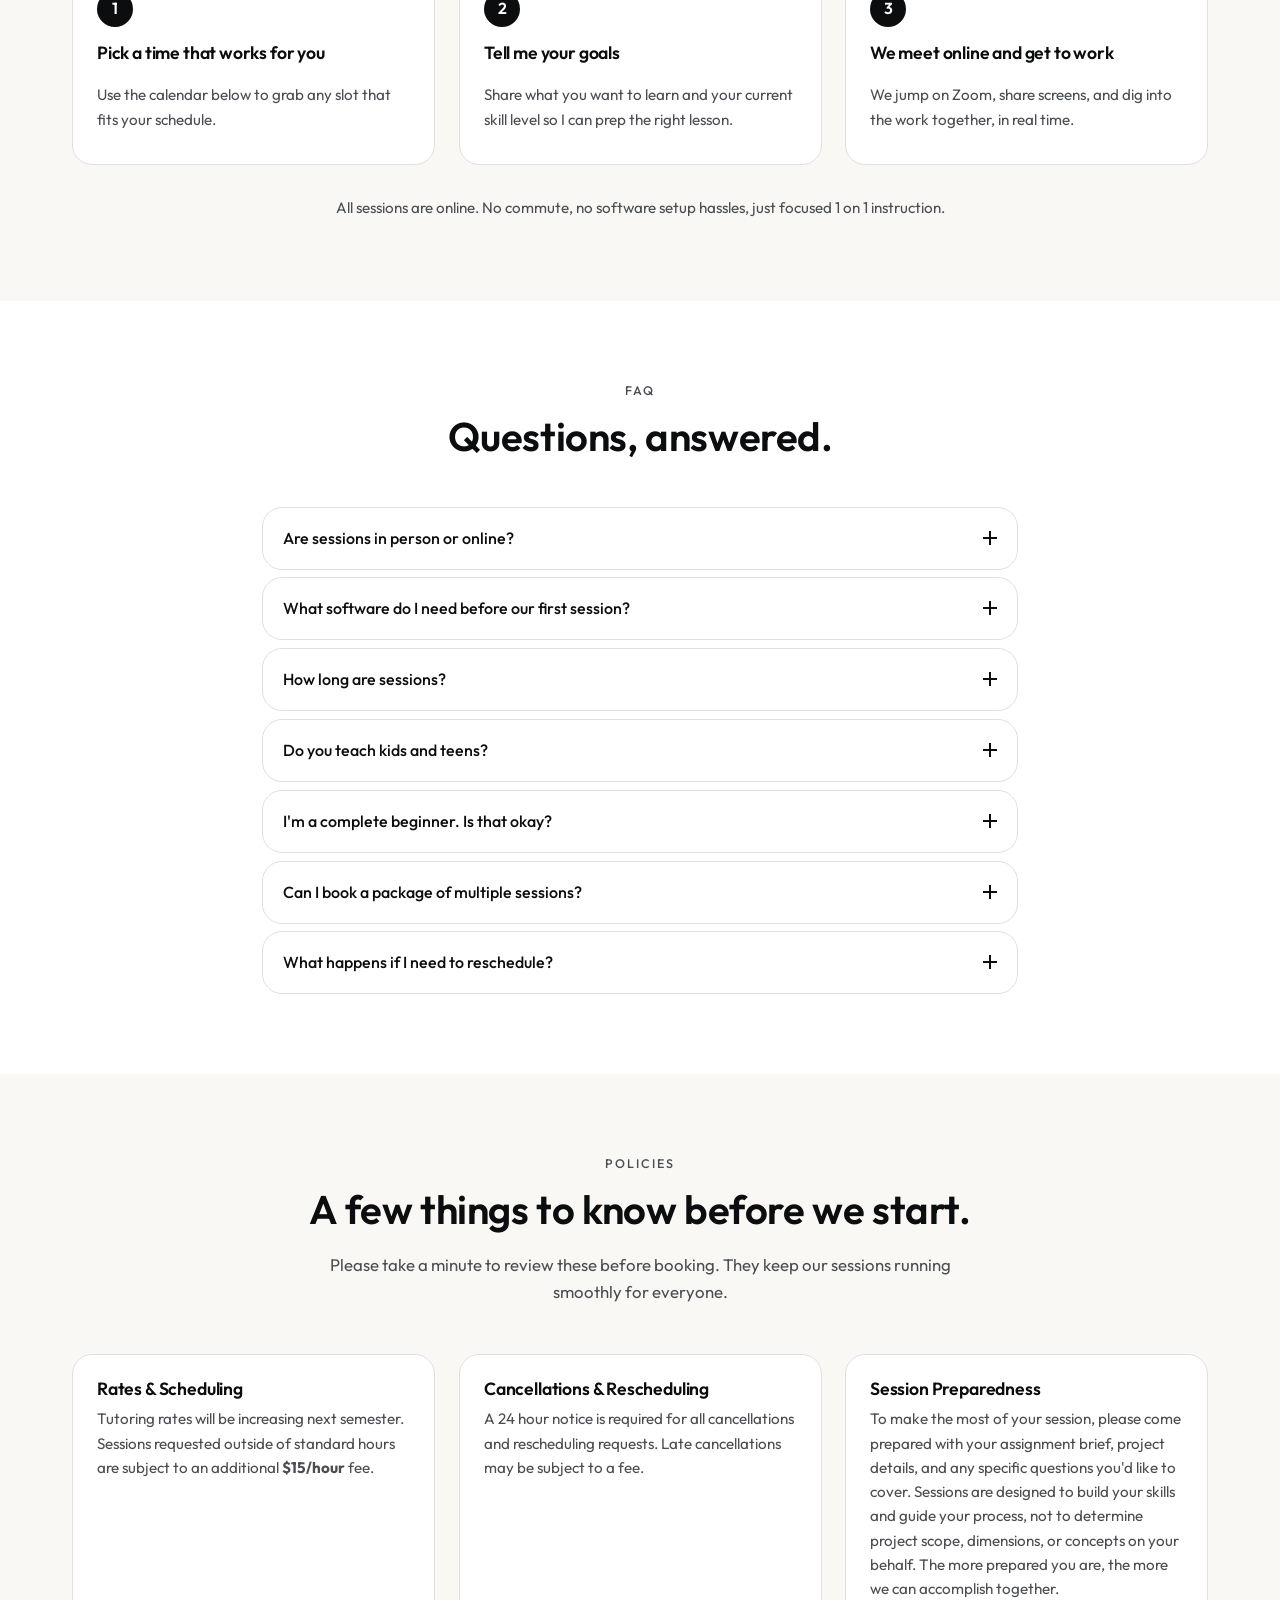
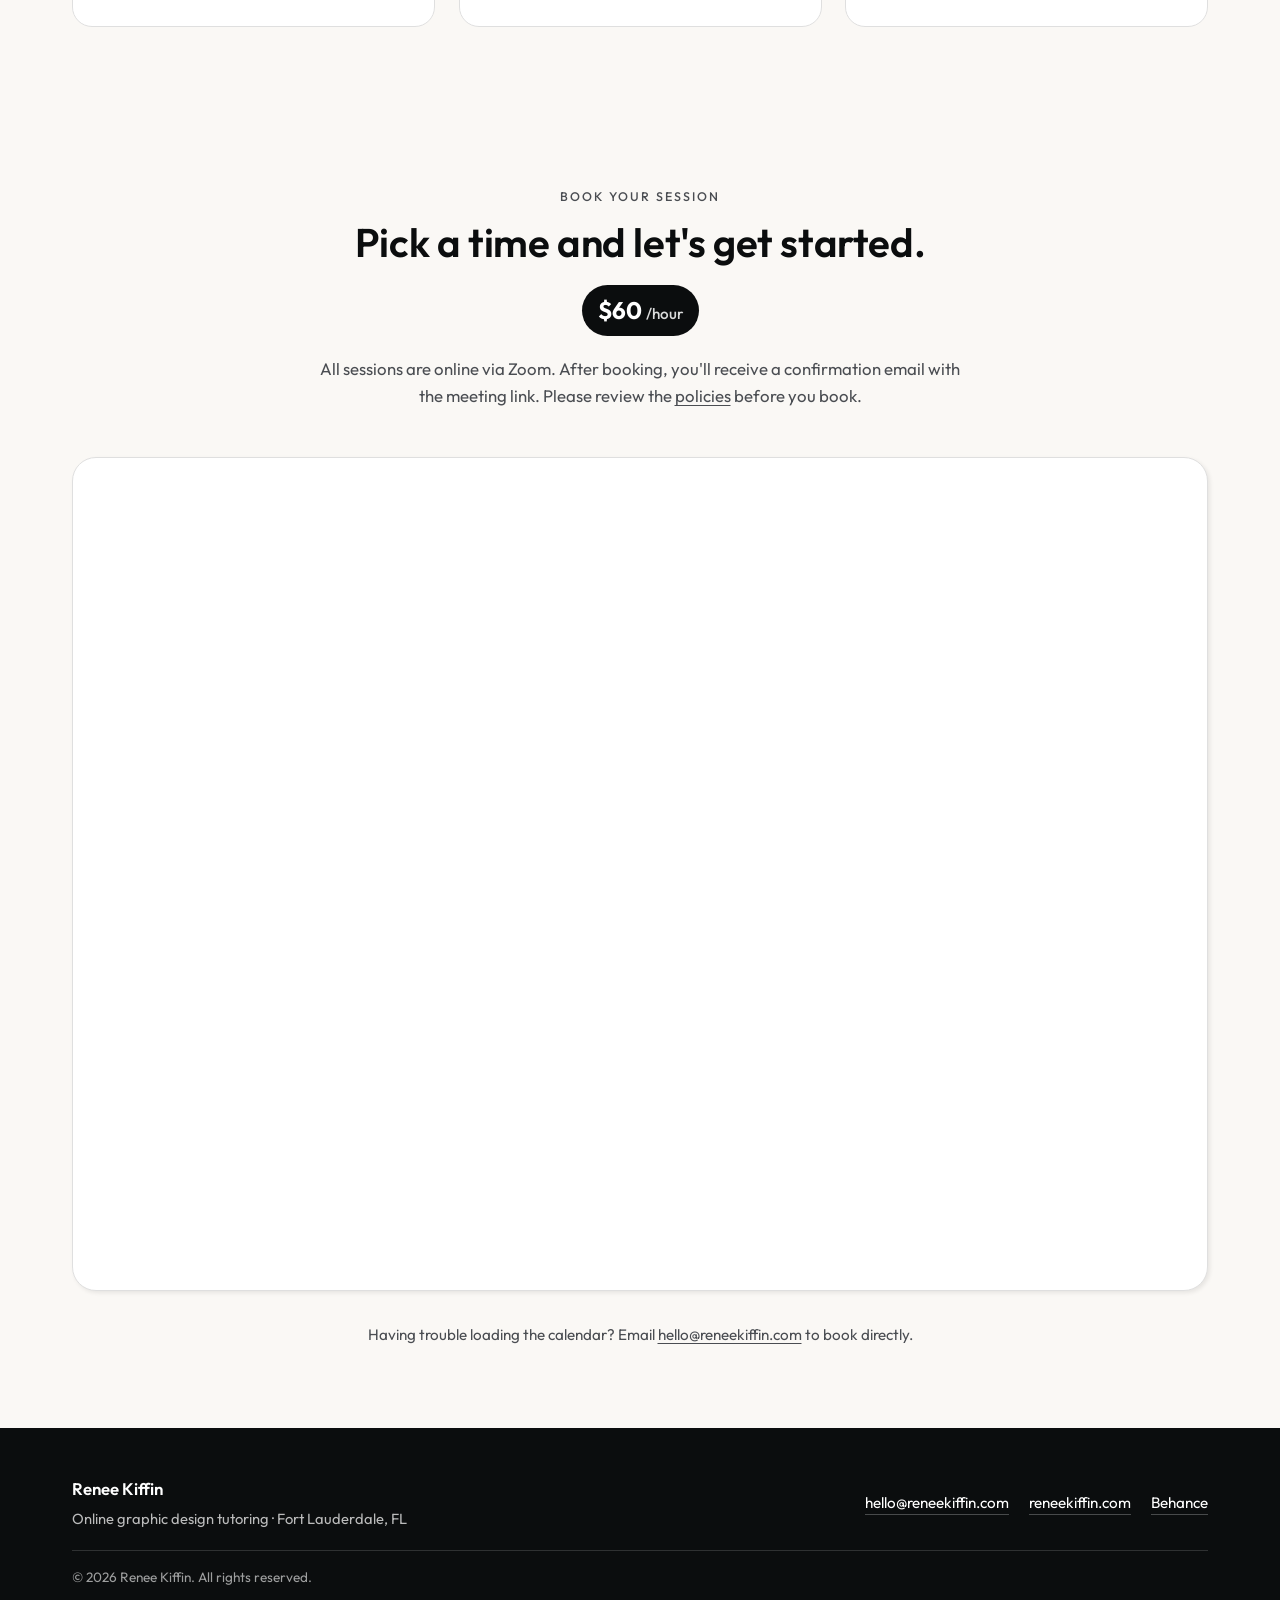
==== commit 01d75adb: "Add Policies section (rates, cancellations, session preparedness) - Add #policies section between FA" ====
--- a/index.html
+++ b/index.html
@@ -242,6 +242,7 @@
           <li><a href="#who">Who I Teach</a></li>
           <li><a href="#about">About</a></li>
           <li><a href="#faq">FAQ</a></li>
+          <li><a href="#policies">Policies</a></li>
           <li><a href="blog/">Blog</a></li>
           <li><a class="nav-cta" href="#book">Book</a></li>
         </ul>
@@ -558,6 +559,32 @@
       </div>
     </section>
 
+    <!-- ===== POLICIES ===== -->
+    <section class="section section-cream" id="policies">
+      <div class="container">
+        <header class="section-head reveal">
+          <p class="eyebrow">Policies</p>
+          <h2>A few things to know before we start.</h2>
+          <p class="lede">Please take a minute to review these before booking. They keep our sessions running smoothly for everyone.</p>
+        </header>
+
+        <ul class="card-grid grid-3 policies-grid">
+          <li class="card reveal">
+            <h3>Rates &amp; Scheduling</h3>
+            <p>Tutoring rates will be increasing next semester. Sessions requested outside of standard hours are subject to an additional <strong>$15/hour</strong> fee.</p>
+          </li>
+          <li class="card reveal">
+            <h3>Cancellations &amp; Rescheduling</h3>
+            <p>A 24 hour notice is required for all cancellations and rescheduling requests. Late cancellations may be subject to a fee.</p>
+          </li>
+          <li class="card reveal">
+            <h3>Session Preparedness</h3>
+            <p>To make the most of your session, please come prepared with your assignment brief, project details, and any specific questions you'd like to cover. Sessions are designed to build your skills and guide your process, not to determine project scope, dimensions, or concepts on your behalf. The more prepared you are, the more we can accomplish together.</p>
+          </li>
+        </ul>
+      </div>
+    </section>
+
     <!-- ===== BOOKING ===== -->
     <section class="section section-book" id="book">
       <div class="container">
@@ -565,7 +592,7 @@
           <p class="eyebrow">Book Your Session</p>
           <h2>Pick a time and let's get started.</h2>
           <p class="price-banner"><span class="price-amount">$60</span><span class="price-unit">/hour</span></p>
-          <p class="lede">All sessions are online via Zoom. After booking, you'll receive a confirmation email with the meeting link.</p>
+          <p class="lede">All sessions are online via Zoom. After booking, you'll receive a confirmation email with the meeting link. Please review the <a href="#policies">policies</a> before you book.</p>
         </header>
 
         <div class="calendar-wrap reveal">
